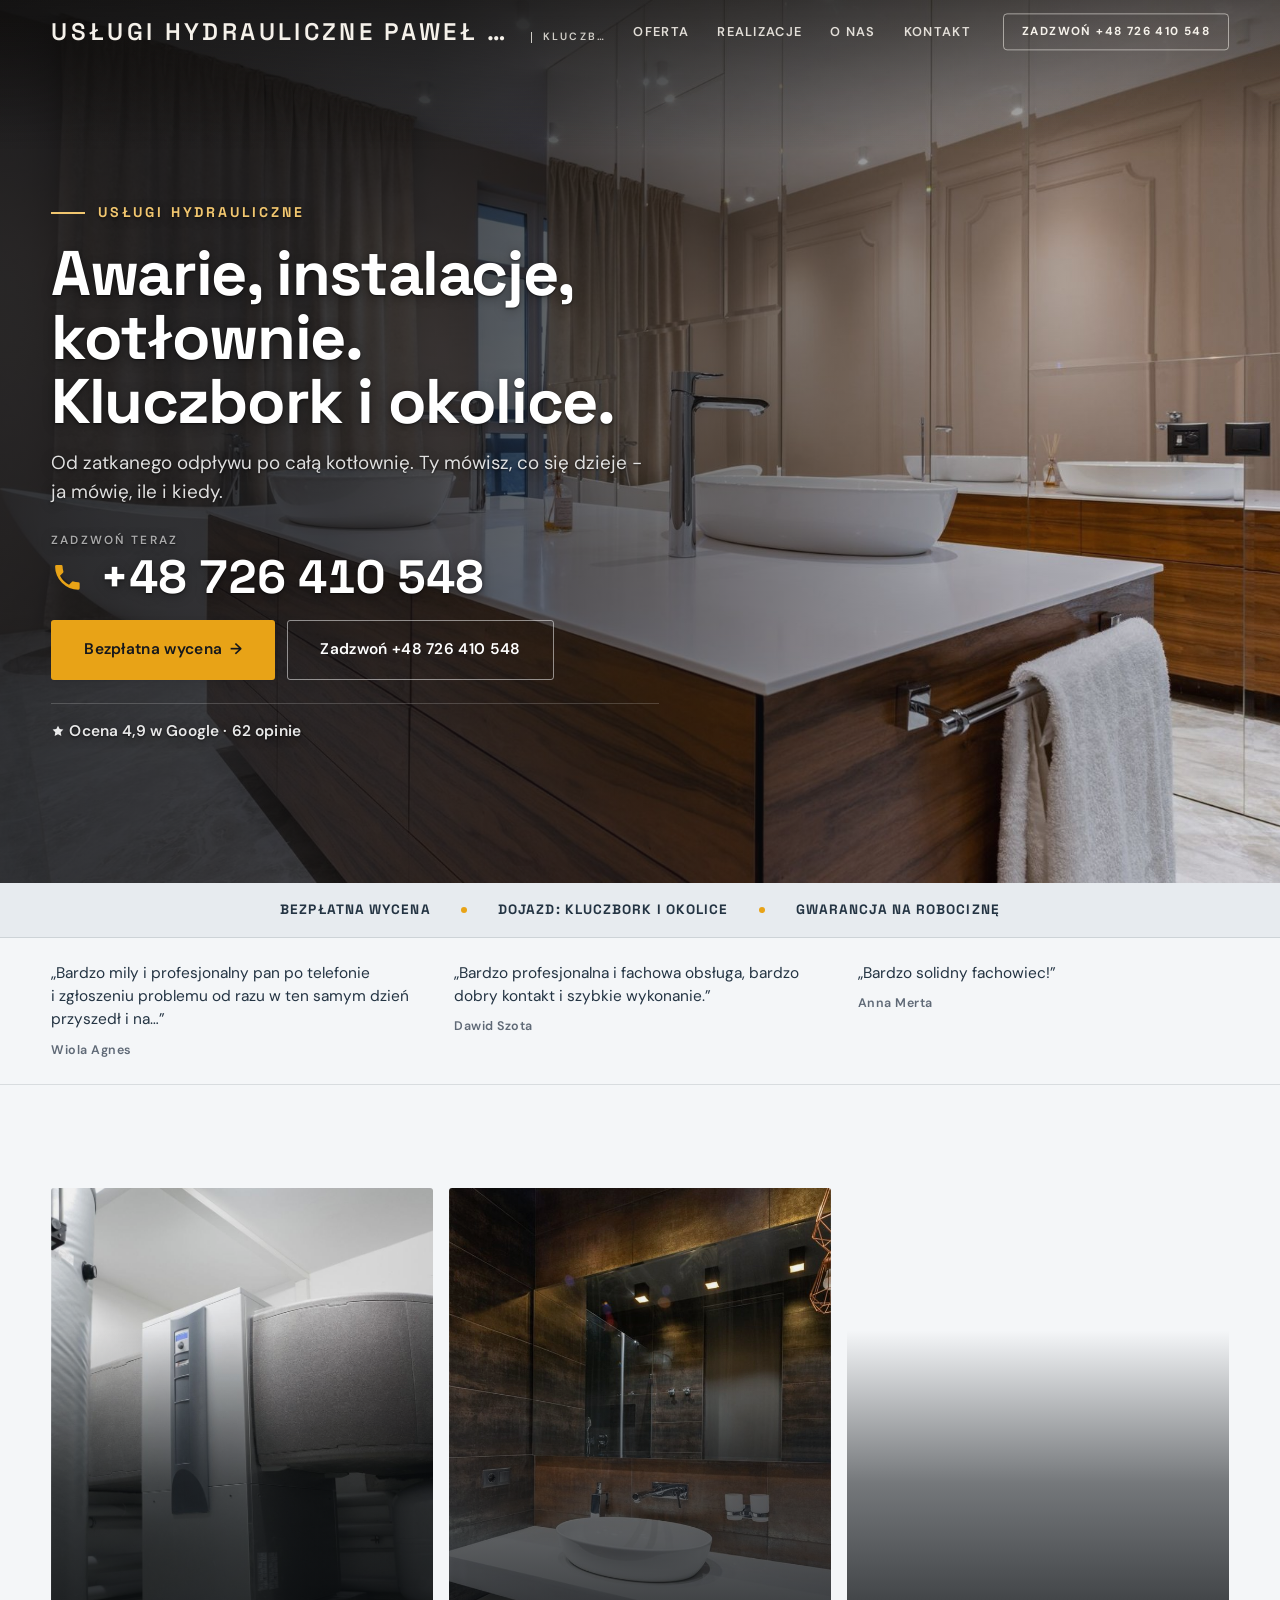
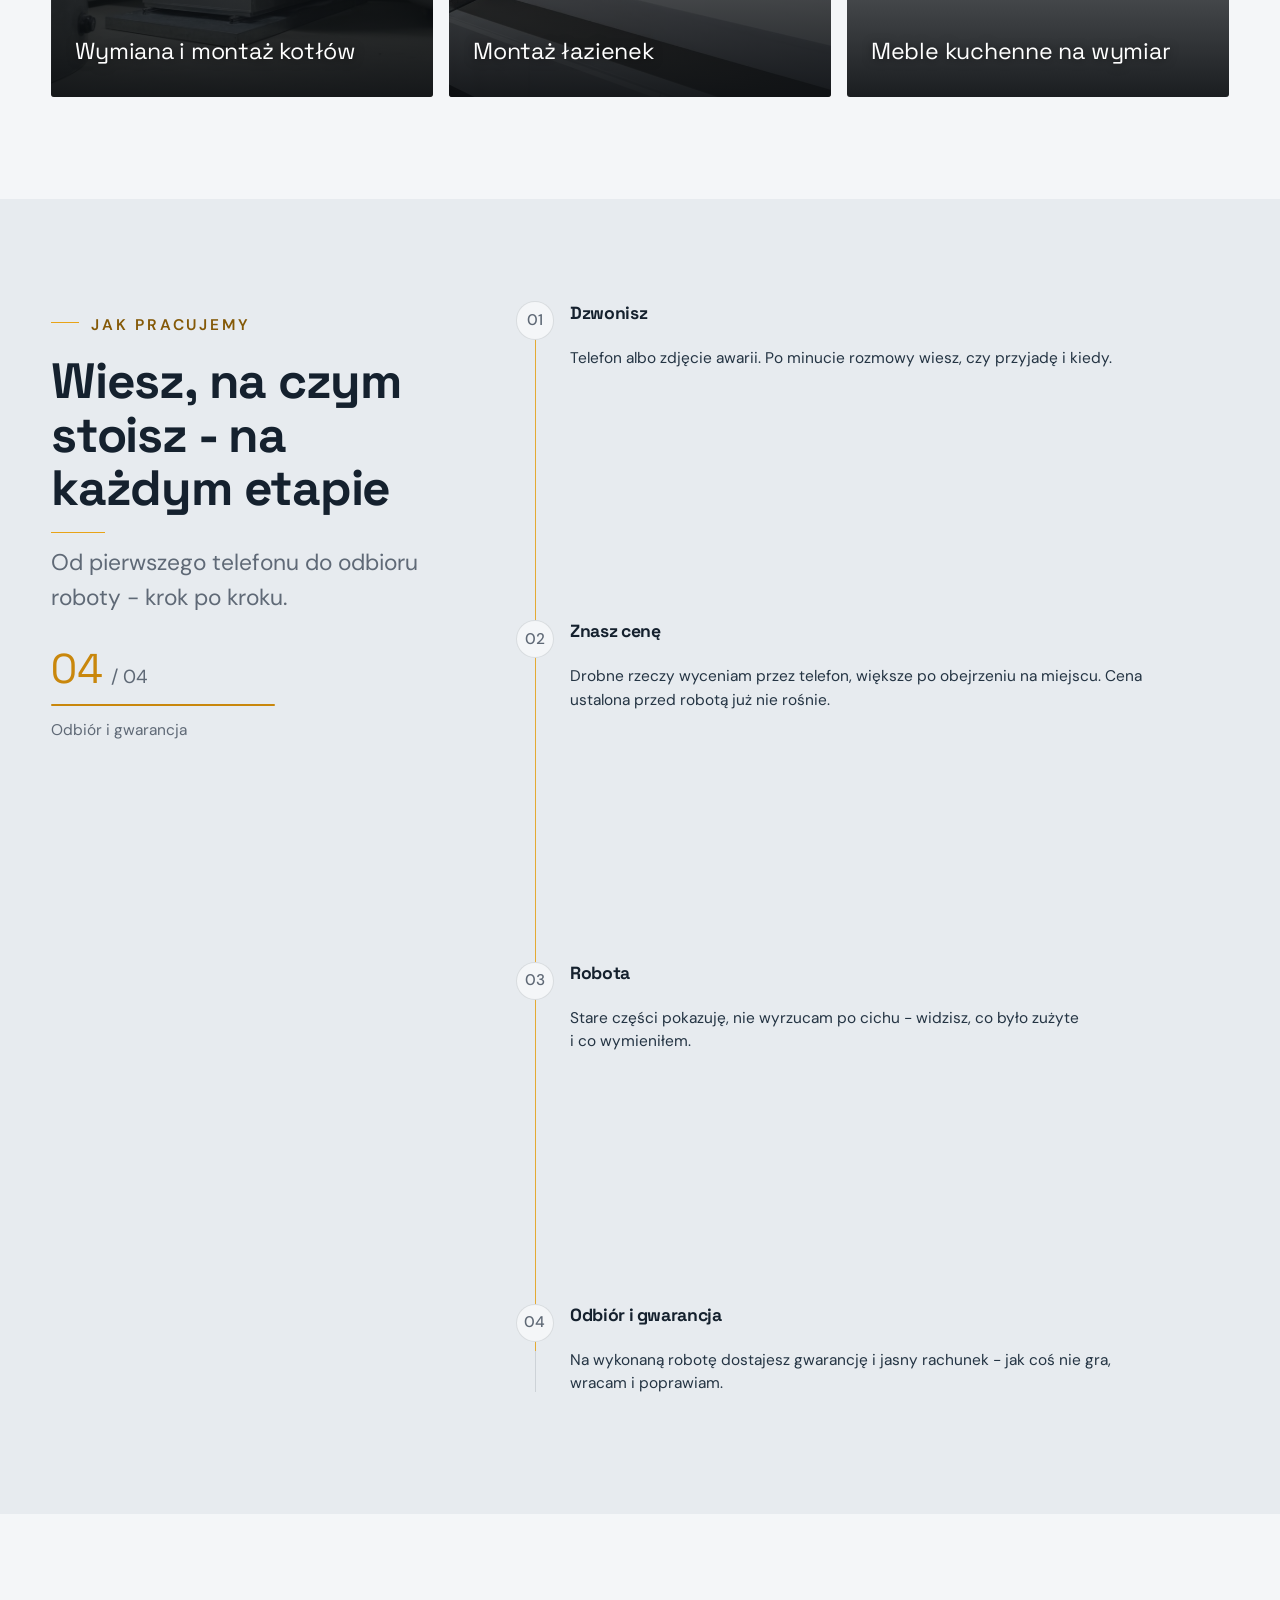
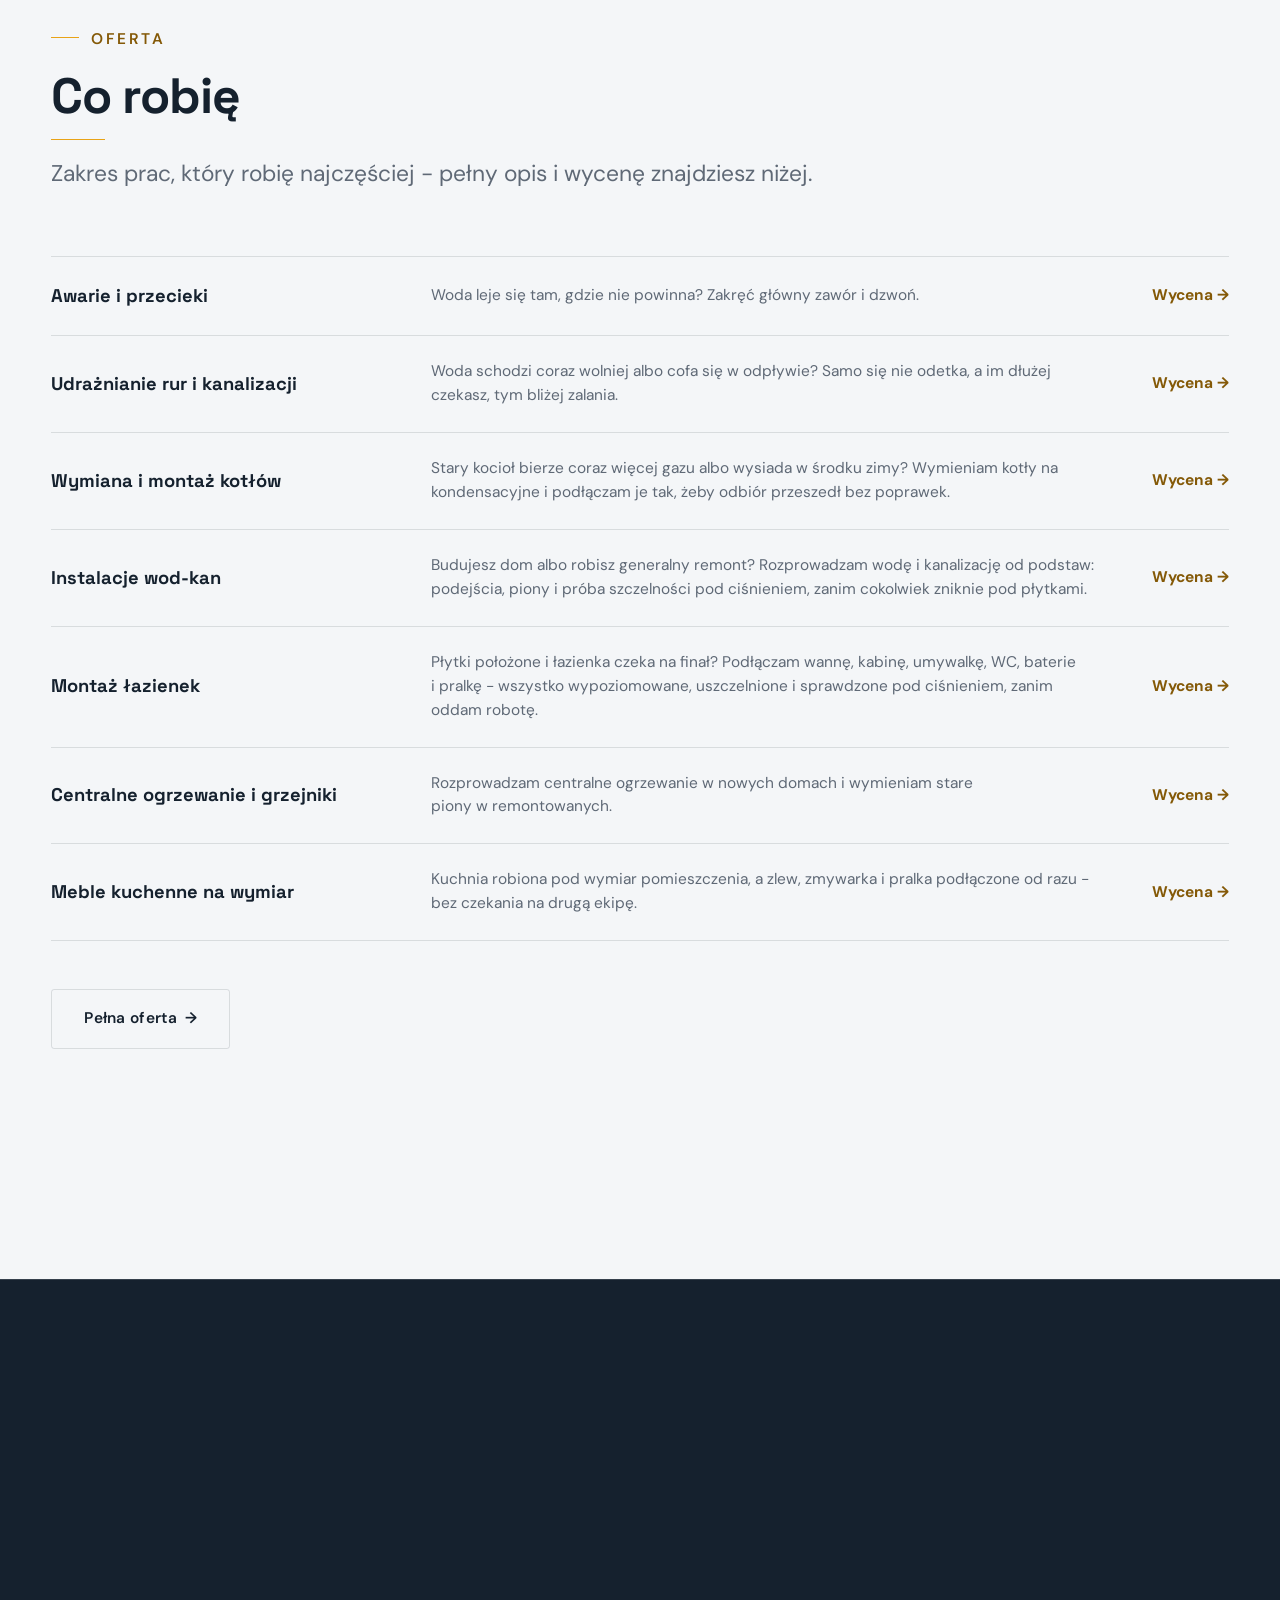
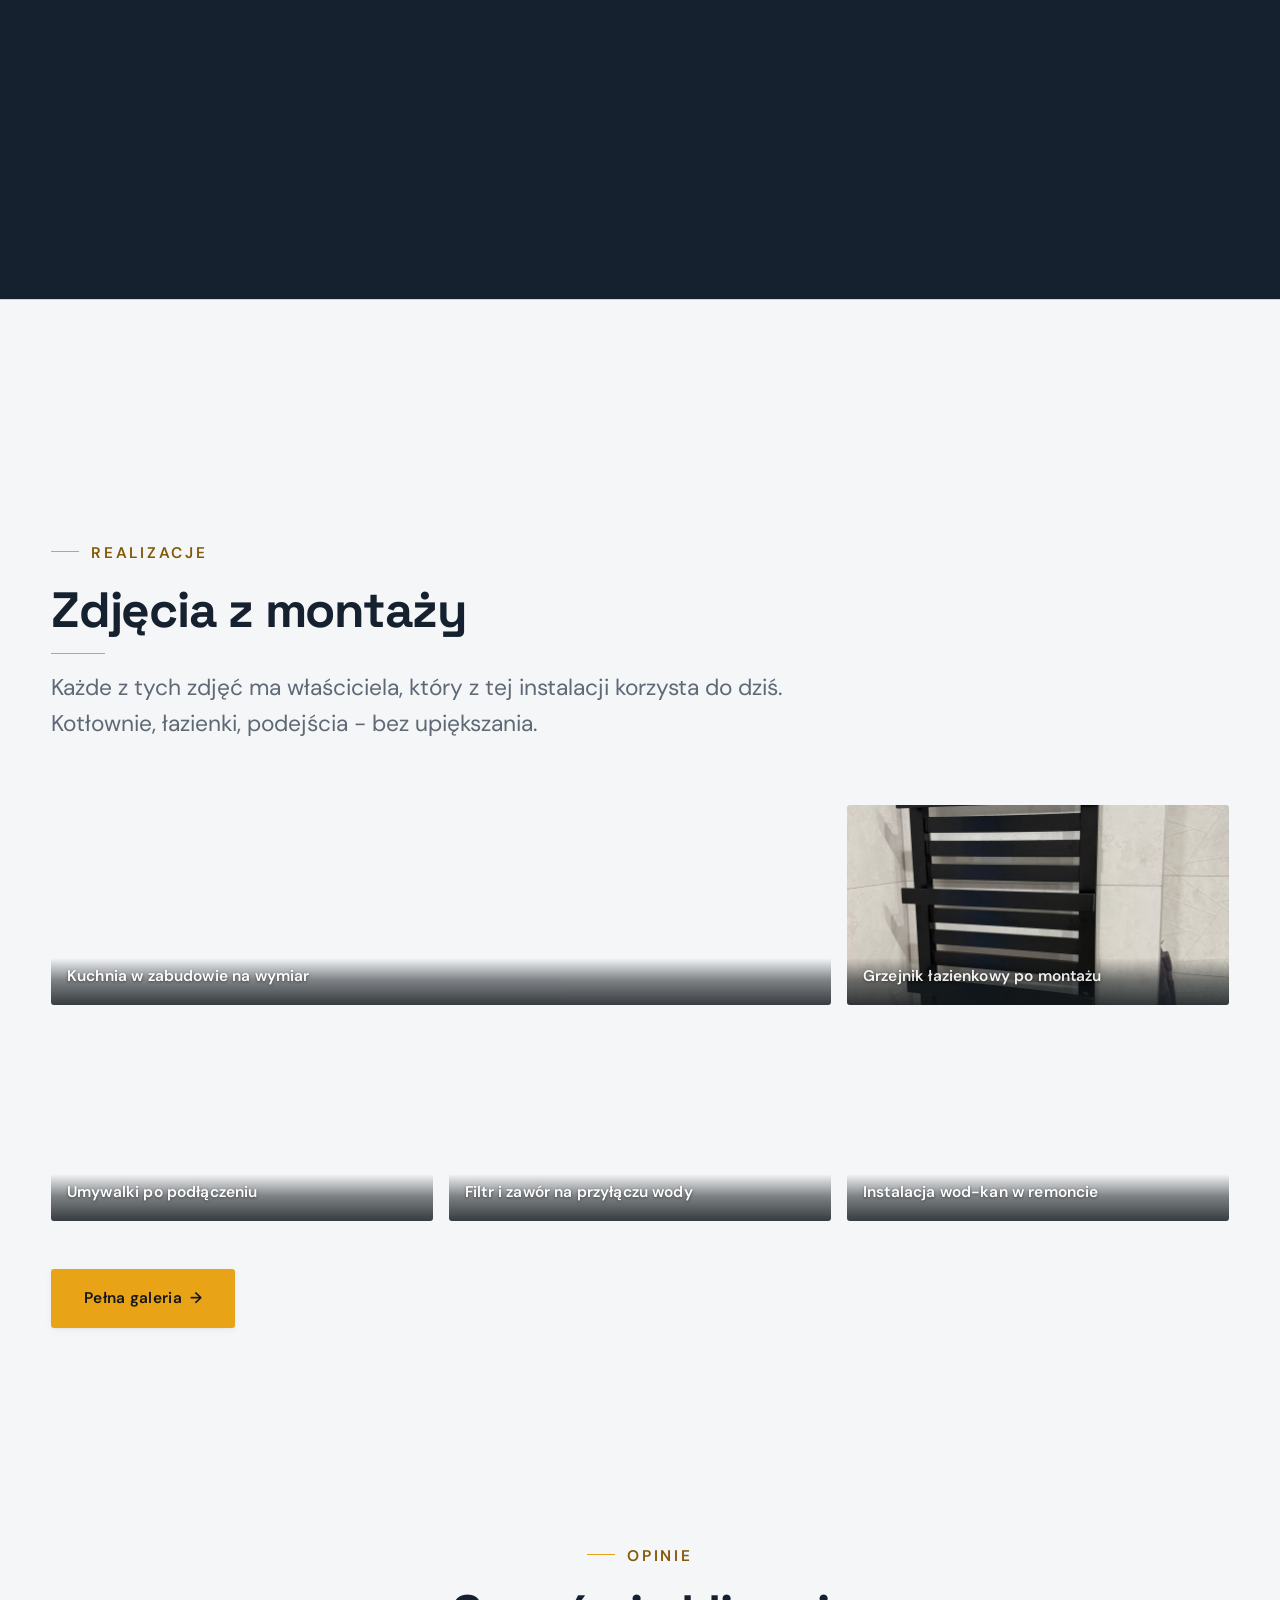
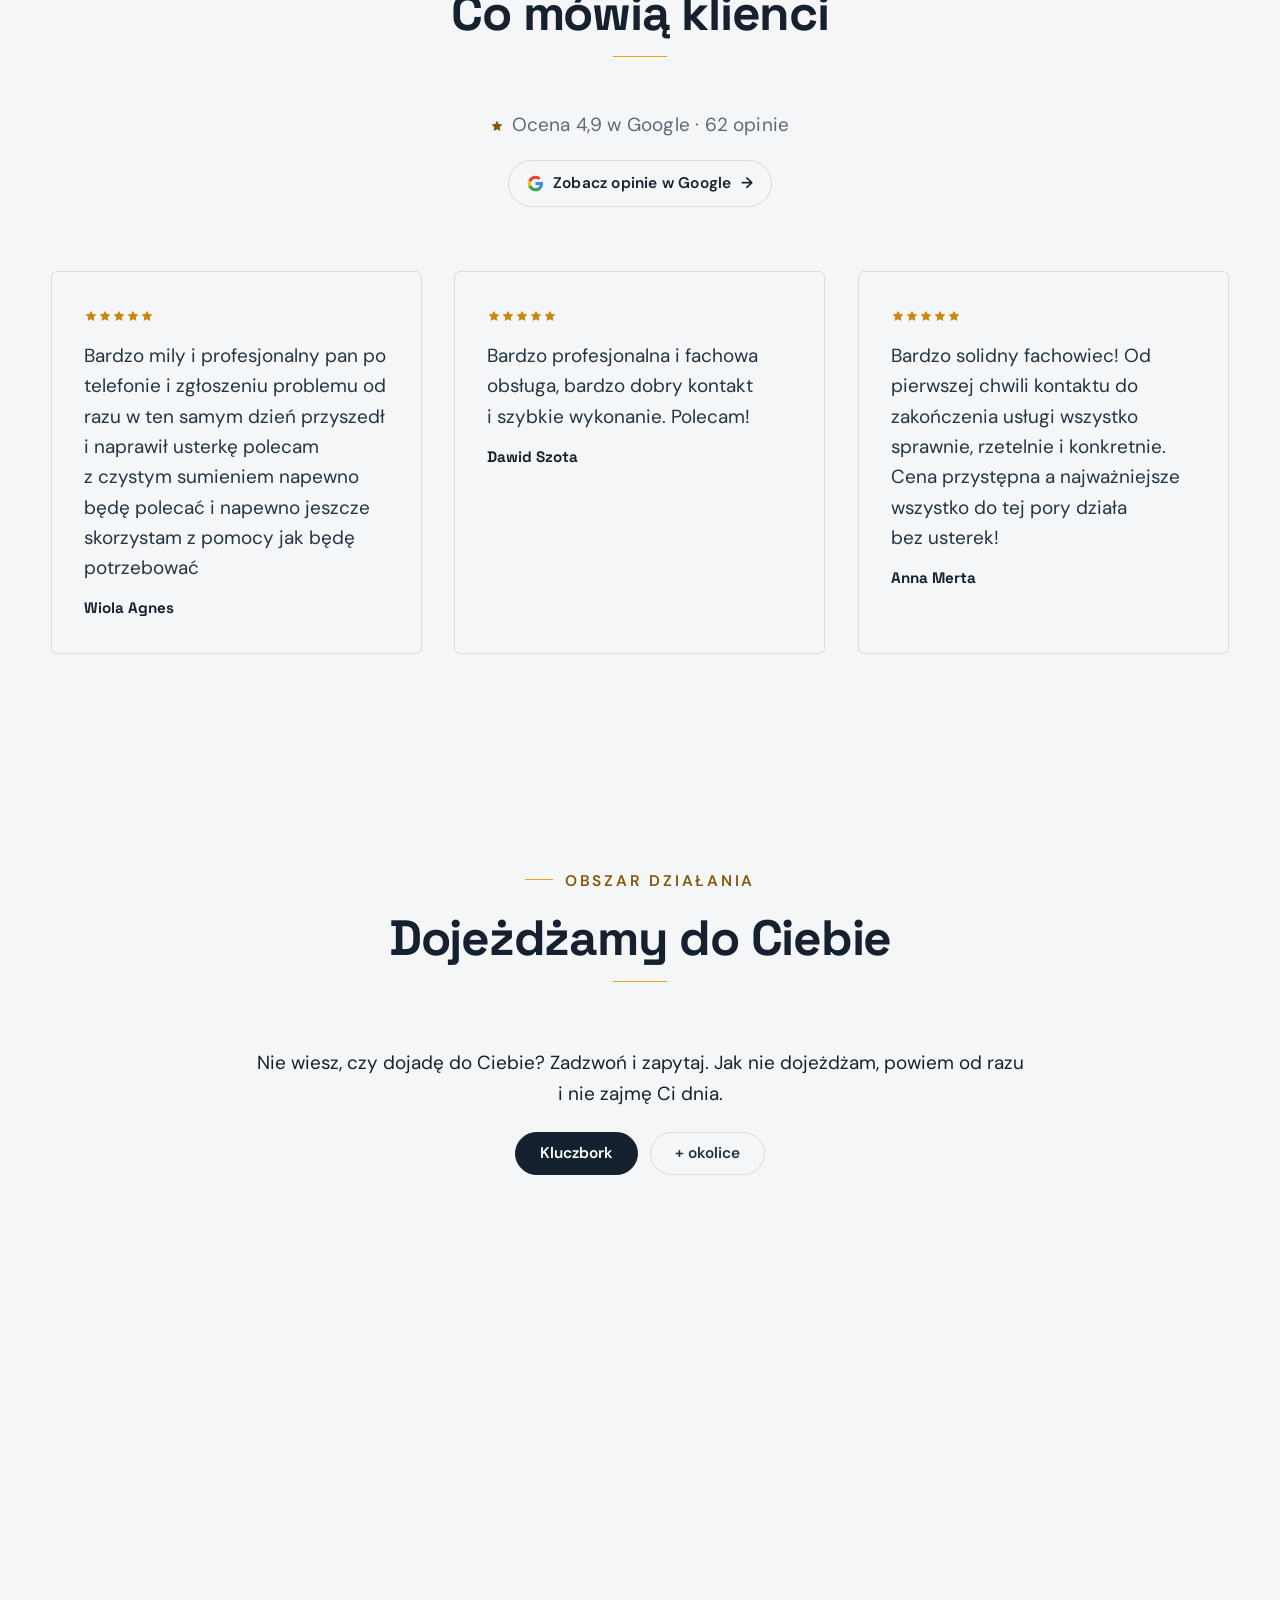
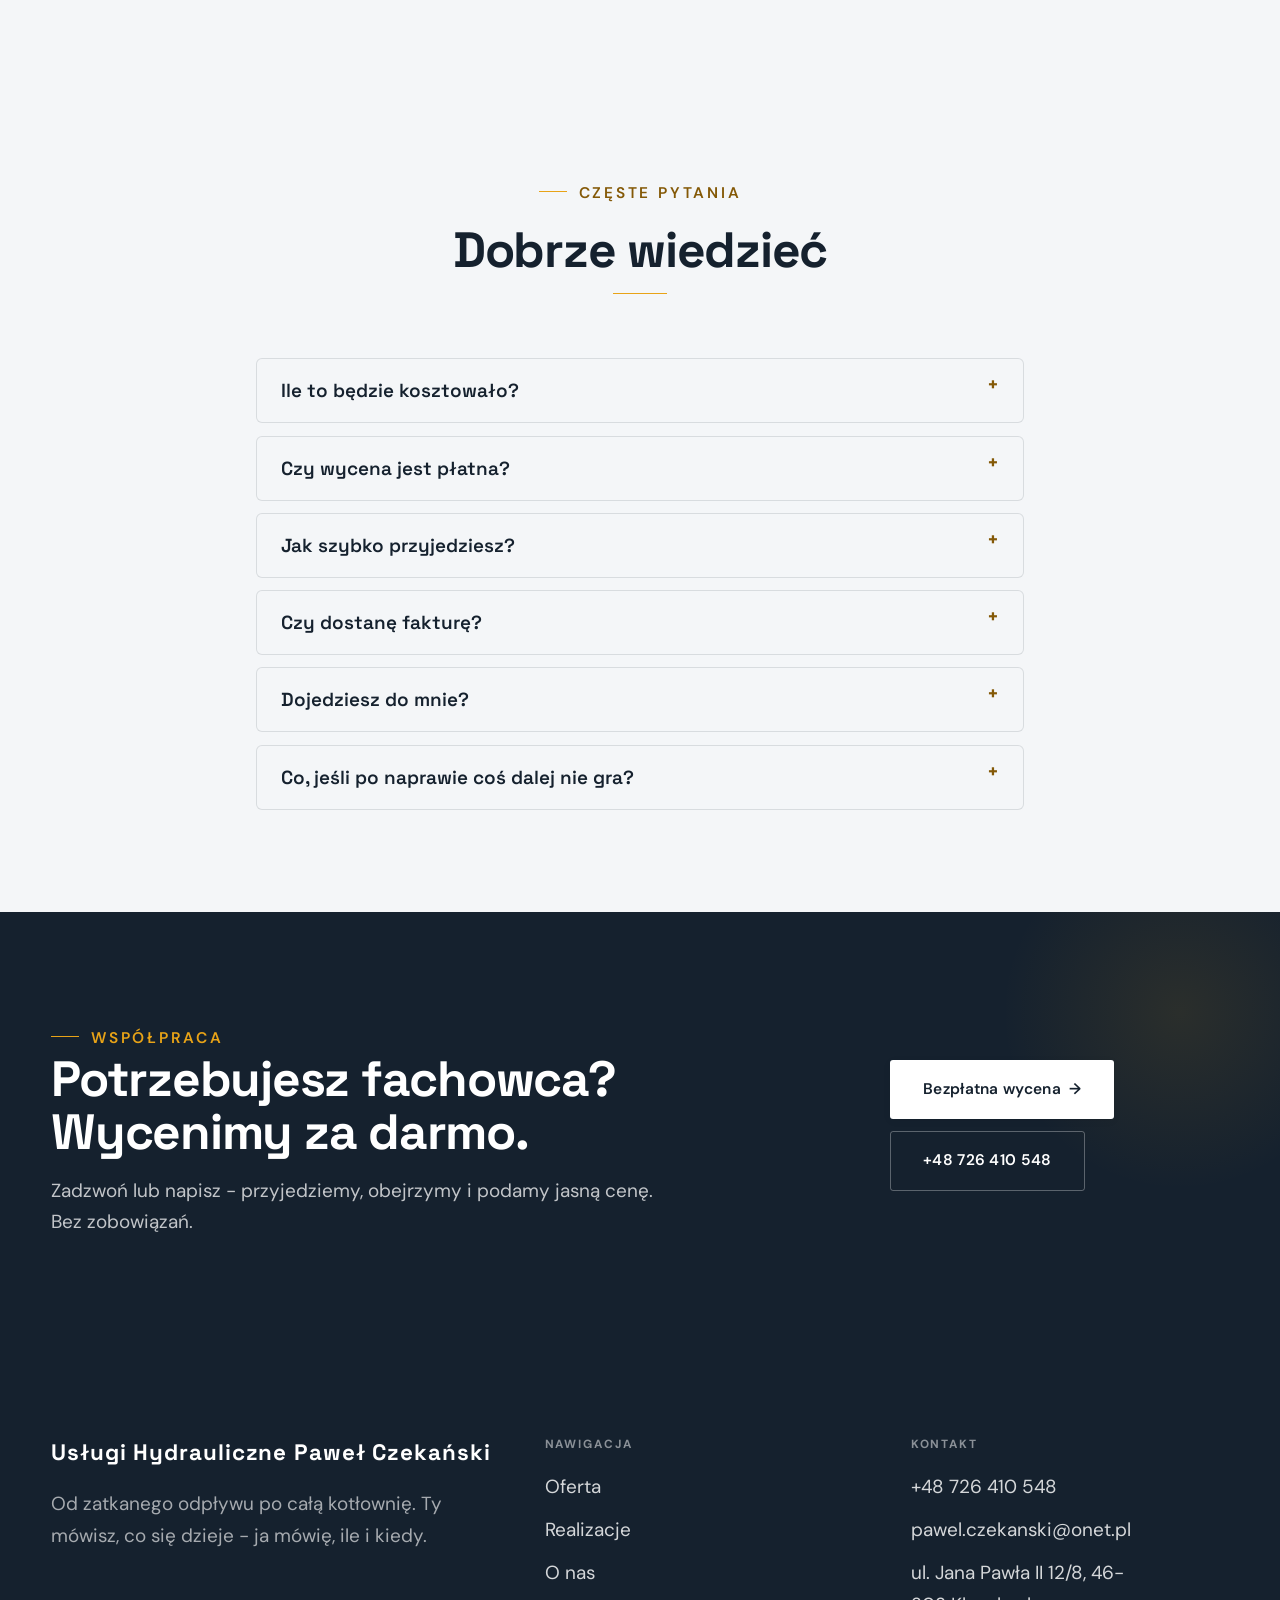
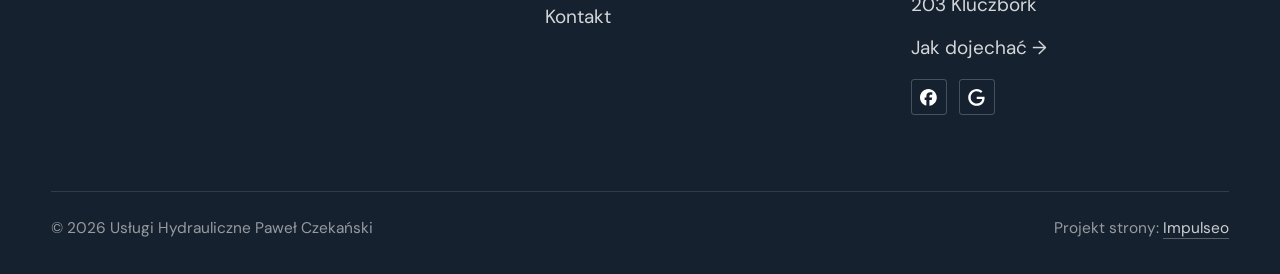
==== index.html @ ca92cd33 "Demo: Usługi Hydrauliczne Paweł Czekański - Kluczbork" ====
<!DOCTYPE html>
<html lang="pl">
<head>
<meta charset="UTF-8">
<meta name="viewport" content="width=device-width, initial-scale=1.0">
<title>Usługi Hydrauliczne Paweł Czekański - hydraulik z dojazdem</title>
<meta name="description" content="Hydraulik w Kluczborku z dojazdem. Awarie, udrażnianie, instalacje wod-kan, kotły i meble kuchenne na wymiar. Cenę znasz przed robotą. Zadzwoń: +48 726 410 548.">
<link rel="canonical" href="https://kris20032.github.io/hydraulik-czekanski-kluczbork/">
<meta name="robots" content="noindex, nofollow">
<meta property="og:type" content="website">
<meta property="og:locale" content="pl_PL">
<meta property="og:site_name" content="Usługi Hydrauliczne Paweł Czekański">
<meta property="og:title" content="Usługi Hydrauliczne Paweł Czekański - hydraulik z dojazdem">
<meta property="og:description" content="Hydraulik w Kluczborku z dojazdem. Awarie, udrażnianie, instalacje wod-kan, kotły i meble kuchenne na wymiar. Cenę znasz przed robotą. Zadzwoń: +48 726 410 548.">
<meta property="og:url" content="https://kris20032.github.io/hydraulik-czekanski-kluczbork/">
<meta property="og:image" content="https://kris20032.github.io/hydraulik-czekanski-kluczbork/img/og.jpg">
<meta property="og:image:width" content="1200">
<meta property="og:image:height" content="630">
<meta name="twitter:card" content="summary_large_image">
<script type="application/ld+json">{"@context": "https://schema.org", "@type": "Plumber", "name": "Usługi Hydrauliczne Paweł Czekański", "url": "https://kris20032.github.io/hydraulik-czekanski-kluczbork/", "telephone": "+48726410548", "image": "https://kris20032.github.io/hydraulik-czekanski-kluczbork/img/og.jpg", "areaServed": "Kluczbork"}</script>
<link rel="preconnect" href="https://fonts.googleapis.com">
<link rel="preconnect" href="https://fonts.gstatic.com" crossorigin>
<link href="https://fonts.googleapis.com/css2?family=Space+Grotesk:wght@500;600;700&family=DM+Sans:opsz,wght@9..40,400;9..40,500;9..40,600&display=swap" rel="stylesheet">
<link rel="stylesheet" href="assets/styles.css?v=4c4120d7">
</head>
<body>

<header class="nav">
  <div class="wrap nav-inner">
    <a class="brand" href="index.html"><span class="name">Usługi Hydrauliczne Paweł Czekański</span><span class="sub">Kluczbork</span></a>
    <nav class="nav-links">
      <a href="oferta.html">Oferta</a>
      <a href="realizacje.html">Realizacje</a>
      <a href="o-nas.html">O nas</a>
      <a href="kontakt.html">Kontakt</a>
      <a href="tel:+48726410548" class="btn btn-accent">Zadzwoń +48 726 410 548</a>
    </nav>
    <button class="nav-toggle" aria-label="Menu"><span></span><span></span><span></span></button>
  </div>
</header>

<main>
<section class="hero-fach">
  <img class="hf-photo" src="img/hero.jpg" fetchpriority="high" alt="Usługi Hydrauliczne Paweł Czekański" width="1800" height="1202">
  <div class="hf-panel">
    <div class="hf-inner">
      <span class="hf-kicker">Usługi hydrauliczne</span>
      <h1 class="hf-title">Awarie, instalacje, kotłownie. Kluczbork i okolice. <em></em></h1>
      <p class="hf-lead">Od zatkanego odpływu po całą kotłownię. Ty mówisz, co się dzieje - ja mówię, ile i kiedy.</p>
      <a class="hf-phone" href="tel:+48726410548"><span class="hf-phone-lab">Zadzwoń teraz</span><span class="hf-phone-num"><svg class="ico-tel" width="16" height="16" viewBox="0 0 24 24" fill="none" aria-hidden="true"><path d="M6.6 10.8a15.5 15.5 0 0 0 6.6 6.6l2.2-2.2a1 1 0 0 1 1-.24 11.4 11.4 0 0 0 3.6.58 1 1 0 0 1 1 1V20a1 1 0 0 1-1 1A17 17 0 0 1 3 4a1 1 0 0 1 1-1h3.5a1 1 0 0 1 1 1c0 1.25.2 2.46.58 3.6a1 1 0 0 1-.25 1l-2.23 2.2Z" fill="currentColor"/></svg> +48 726 410 548</span></a>
      <div class="hf-actions">
        <a href="kontakt.html" class="btn btn-accent">Bezpłatna wycena <span class="arr">→</span></a>
        <a href="tel:+48726410548" class="btn btn-ghost hf-ghost">Zadzwoń +48 726 410 548</a>
      </div>
      <div class="hf-trust"><svg class="ico-star" width="14" height="14" viewBox="0 0 24 24" style="vertical-align:-2px" aria-hidden="true"><path d="M12 2.8l2.85 5.8 6.4.93-4.63 4.5 1.1 6.37L12 17.4l-5.72 3 1.1-6.37-4.63-4.5 6.4-.93L12 2.8Z" fill="currentColor"/></svg> Ocena 4,9 w Google · 62 opinie</div>
    </div>
  </div>
</section>
<section class="fach-promise">
  <div class="wrap">
    <ul class="fp-row reveal"><li>Bezpłatna wycena</li><li>Dojazd: Kluczbork i okolice</li><li>Gwarancja na robociznę</li></ul>
  </div>
</section>
<section class="opinie-mini" aria-label="Opinie klientów">
  <div class="wrap">
    <div class="om-row">
      <div class="om-item reveal"><blockquote>„Bardzo mily i profesjonalny pan po telefonie i zgłoszeniu problemu od razu w ten samym dzień przyszedł i na…”</blockquote><span class="om-autor">Wiola Agnes</span></div>
      <div class="om-item reveal"><blockquote>„Bardzo profesjonalna i fachowa obsługa, bardzo dobry kontakt i szybkie wykonanie.”</blockquote><span class="om-autor">Dawid Szota</span></div>
      <div class="om-item reveal"><blockquote>„Bardzo solidny fachowiec!”</blockquote><span class="om-autor">Anna Merta</span></div>
    </div>
  </div>
</section>
<section class="gateways-band">
  <div class="wrap">
    <div class="gateways">
      <a href="oferta.html" class="gateway reveal"><img src="img/g7.jpg" alt="Wymiana i montaż kotłów" loading="lazy" width="1880" height="1253" decoding="async"><span class="g-ttl">Wymiana i montaż kotłów</span></a>
      <a href="oferta.html" class="gateway reveal"><img src="img/g8.jpg" alt="Montaż łazienek" loading="lazy" width="1600" height="1068" decoding="async"><span class="g-ttl">Montaż łazienek</span></a>
      <a href="oferta.html" class="gateway reveal"><img src="img/kuchnia.jpg" alt="Meble kuchenne na wymiar" loading="lazy" width="1880" height="1253" decoding="async"><span class="g-ttl">Meble kuchenne na wymiar</span></a>
    </div>
  </div>
</section>
<section class="proces proces-os fachowcy">
  <div class="wrap proc-grid">
    <div class="proc-side">
      <div class="head reveal">
        <span class="eyebrow">Jak pracujemy</span>
        <h2>Wiesz, na czym stoisz - na każdym etapie</h2>
        <p>Od pierwszego telefonu do odbioru roboty - krok po kroku.</p>
      </div>
      <div class="proc-count" aria-hidden="true"><span class="pc-cur">01</span><span class="pc-all">/ 04</span></div>
      <div class="proc-bar" aria-hidden="true"><i></i></div>
      <p class="proc-now" aria-hidden="true">Dzwonisz</p>
    </div>
    <ol class="proces-line">
      <li class="reveal"><span class="pno">01</span><h3>Dzwonisz</h3><p>Telefon albo zdjęcie awarii. Po minucie rozmowy wiesz, czy przyjadę i kiedy.</p></li>
      <li class="reveal"><span class="pno">02</span><h3>Znasz cenę</h3><p>Drobne rzeczy wyceniam przez telefon, większe po obejrzeniu na miejscu. Cena ustalona przed robotą już nie rośnie.</p></li>
      <li class="reveal"><span class="pno">03</span><h3>Robota</h3><p>Stare części pokazuję, nie wyrzucam po cichu - widzisz, co było zużyte i co wymieniłem.</p></li>
      <li class="reveal"><span class="pno">04</span><h3>Odbiór i gwarancja</h3><p>Na wykonaną robotę dostajesz gwarancję i jasny rachunek - jak coś nie gra, wracam i poprawiam.</p></li>
    </ol>
  </div>
</section>
<section class="fach-uslugi">
  <div class="wrap">
    <div class="head reveal">
      <span class="eyebrow">Oferta</span>
      <h2>Co robię</h2>
      <p>Zakres prac, który robię najczęściej - pełny opis i wycenę znajdziesz niżej.</p>
    </div>
    <ul class="fu-list">
      <li class="fu-row reveal"><div class="fu-name">Awarie i przecieki</div><div class="fu-desc">Woda leje się tam, gdzie nie powinna? Zakręć główny zawór i dzwoń.</div><a class="fu-cta" href="kontakt.html">Wycena <span class="arr">→</span></a></li>
      <li class="fu-row reveal"><div class="fu-name">Udrażnianie rur i kanalizacji</div><div class="fu-desc">Woda schodzi coraz wolniej albo cofa się w odpływie? Samo się nie odetka, a im dłużej czekasz, tym bliżej zalania.</div><a class="fu-cta" href="kontakt.html">Wycena <span class="arr">→</span></a></li>
      <li class="fu-row reveal"><div class="fu-name">Wymiana i montaż kotłów</div><div class="fu-desc">Stary kocioł bierze coraz więcej gazu albo wysiada w środku zimy? Wymieniam kotły na kondensacyjne i podłączam je tak, żeby odbiór przeszedł bez poprawek.</div><a class="fu-cta" href="kontakt.html">Wycena <span class="arr">→</span></a></li>
      <li class="fu-row reveal"><div class="fu-name">Instalacje wod-kan</div><div class="fu-desc">Budujesz dom albo robisz generalny remont? Rozprowadzam wodę i kanalizację od podstaw: podejścia, piony i próba szczelności pod ciśnieniem, zanim cokolwiek zniknie pod płytkami.</div><a class="fu-cta" href="kontakt.html">Wycena <span class="arr">→</span></a></li>
      <li class="fu-row reveal"><div class="fu-name">Montaż łazienek</div><div class="fu-desc">Płytki położone i łazienka czeka na finał? Podłączam wannę, kabinę, umywalkę, WC, baterie i pralkę - wszystko wypoziomowane, uszczelnione i sprawdzone pod ciśnieniem, zanim oddam robotę.</div><a class="fu-cta" href="kontakt.html">Wycena <span class="arr">→</span></a></li>
      <li class="fu-row reveal"><div class="fu-name">Centralne ogrzewanie i grzejniki</div><div class="fu-desc">Rozprowadzam centralne ogrzewanie w nowych domach i wymieniam stare piony w remontowanych.</div><a class="fu-cta" href="kontakt.html">Wycena <span class="arr">→</span></a></li>
      <li class="fu-row reveal"><div class="fu-name">Meble kuchenne na wymiar</div><div class="fu-desc">Kuchnia robiona pod wymiar pomieszczenia, a zlew, zmywarka i pralka podłączone od razu - bez czekania na drugą ekipę.</div><a class="fu-cta" href="kontakt.html">Wycena <span class="arr">→</span></a></li>
    </ul>
    <div style="margin-top:var(--space-7)" class="reveal"><a href="oferta.html" class="btn btn-ghost">Pełna oferta <span class="arr">→</span></a></div>
  </div>
</section>
<section class="stopklatka" aria-hidden="true">
  <div class="stk-bg" style="background-image:url(img/panorama.jpg)"></div>
</section>
<section>
  <div class="wrap">
    <div class="head reveal">
      <span class="eyebrow">Realizacje</span>
      <h2>Zdjęcia z montaży</h2>
      <p>Każde z tych zdjęć ma właściciela, który z tej instalacji korzysta do dziś. Kotłownie, łazienki, podejścia - bez upiększania.</p>
    </div>
    <div class="gallery">
      <div class="tile t-two3 reveal"><img src="img/g1.jpg" alt="Kuchnia w zabudowie na wymiar" loading="lazy" width="1600" height="2133" decoding="async"><div class="cap">Kuchnia w zabudowie na wymiar</div></div>
      <div class="tile t-third reveal"><img src="img/g2.jpg" alt="Grzejnik łazienkowy po montażu" loading="lazy" width="1536" height="2048" decoding="async"><div class="cap">Grzejnik łazienkowy po montażu</div></div>
      <div class="tile t-third reveal"><img src="img/g3.jpg" alt="Umywalki po podłączeniu" loading="lazy" width="1600" height="2133" decoding="async"><div class="cap">Umywalki po podłączeniu</div></div>
      <div class="tile t-third reveal"><img src="img/g4.jpg" alt="Filtr i zawór na przyłączu wody" loading="lazy" width="1600" height="2133" decoding="async"><div class="cap">Filtr i zawór na przyłączu wody</div></div>
      <div class="tile t-third reveal"><img src="img/g5.jpg" alt="Instalacja wod-kan w remoncie" loading="lazy" width="1200" height="1600" decoding="async"><div class="cap">Instalacja wod-kan w remoncie</div></div>
    </div>
    <div style="margin-top:var(--space-7)" class="reveal"><a href="realizacje.html" class="btn btn-accent">Pełna galeria <span class="arr">→</span></a></div>
  </div>
</section>
<section class="opinie">
  <div class="wrap">
    <div class="head center reveal">
      <span class="eyebrow">Opinie</span>
      <h2>Co mówią klienci</h2>
    </div>
    <p class="op-meta reveal"><svg class="ico-star" width="14" height="14" viewBox="0 0 24 24" style="vertical-align:-2px" aria-hidden="true"><path d="M12 2.8l2.85 5.8 6.4.93-4.63 4.5 1.1 6.37L12 17.4l-5.72 3 1.1-6.37-4.63-4.5 6.4-.93L12 2.8Z" fill="currentColor"/></svg> Ocena 4,9 w Google · 62 opinie</p>
    <p class="op-meta reveal"><a class="op-google" href="https://maps.google.com/?cid=4018137555859784734" target="_blank" rel="noopener"><svg class="op-g-ico" viewBox="0 0 24 24" width="17" height="17" aria-hidden="true"><path fill="#4285F4" d="M22.56 12.25c0-.78-.07-1.53-.2-2.25H12v4.26h5.92c-.26 1.37-1.04 2.53-2.21 3.31v2.77h3.57c2.08-1.92 3.28-4.74 3.28-8.09z"/><path fill="#34A853" d="M12 23c2.97 0 5.46-.98 7.28-2.66l-3.57-2.77c-.98.66-2.23 1.06-3.71 1.06-2.86 0-5.29-1.93-6.16-4.53H2.18v2.84C3.99 20.53 7.7 23 12 23z"/><path fill="#FBBC05" d="M5.84 14.09c-.22-.66-.35-1.36-.35-2.09s.13-1.43.35-2.09V7.07H2.18C1.43 8.55 1 10.22 1 12s.43 3.45 1.18 4.93l2.85-2.22.81-.62z"/><path fill="#EA4335" d="M12 5.38c1.62 0 3.06.56 4.21 1.64l3.15-3.15C17.45 2.09 14.97 1 12 1 7.7 1 3.99 3.47 2.18 7.07l3.66 2.84c.87-2.6 3.3-4.53 6.16-4.53z"/></svg><span>Zobacz opinie w Google</span><span class="arr">→</span></a></p>
    <div class="opinie-grid">
      <figure class="op-card reveal"><span class="op-star"><svg class="ico-star" width="14" height="14" viewBox="0 0 24 24" style="vertical-align:-2px" aria-hidden="true"><path d="M12 2.8l2.85 5.8 6.4.93-4.63 4.5 1.1 6.37L12 17.4l-5.72 3 1.1-6.37-4.63-4.5 6.4-.93L12 2.8Z" fill="currentColor"/></svg><svg class="ico-star" width="14" height="14" viewBox="0 0 24 24" style="vertical-align:-2px" aria-hidden="true"><path d="M12 2.8l2.85 5.8 6.4.93-4.63 4.5 1.1 6.37L12 17.4l-5.72 3 1.1-6.37-4.63-4.5 6.4-.93L12 2.8Z" fill="currentColor"/></svg><svg class="ico-star" width="14" height="14" viewBox="0 0 24 24" style="vertical-align:-2px" aria-hidden="true"><path d="M12 2.8l2.85 5.8 6.4.93-4.63 4.5 1.1 6.37L12 17.4l-5.72 3 1.1-6.37-4.63-4.5 6.4-.93L12 2.8Z" fill="currentColor"/></svg><svg class="ico-star" width="14" height="14" viewBox="0 0 24 24" style="vertical-align:-2px" aria-hidden="true"><path d="M12 2.8l2.85 5.8 6.4.93-4.63 4.5 1.1 6.37L12 17.4l-5.72 3 1.1-6.37-4.63-4.5 6.4-.93L12 2.8Z" fill="currentColor"/></svg><svg class="ico-star" width="14" height="14" viewBox="0 0 24 24" style="vertical-align:-2px" aria-hidden="true"><path d="M12 2.8l2.85 5.8 6.4.93-4.63 4.5 1.1 6.37L12 17.4l-5.72 3 1.1-6.37-4.63-4.5 6.4-.93L12 2.8Z" fill="currentColor"/></svg></span><blockquote>Bardzo mily i profesjonalny pan po telefonie i zgłoszeniu problemu od razu w ten samym dzień przyszedł i naprawił usterkę polecam z czystym sumieniem napewno będę polecać i napewno jeszcze skorzystam z pomocy jak będę potrzebować</blockquote><span class="op-autor">Wiola Agnes</span></figure>
      <figure class="op-card reveal"><span class="op-star"><svg class="ico-star" width="14" height="14" viewBox="0 0 24 24" style="vertical-align:-2px" aria-hidden="true"><path d="M12 2.8l2.85 5.8 6.4.93-4.63 4.5 1.1 6.37L12 17.4l-5.72 3 1.1-6.37-4.63-4.5 6.4-.93L12 2.8Z" fill="currentColor"/></svg><svg class="ico-star" width="14" height="14" viewBox="0 0 24 24" style="vertical-align:-2px" aria-hidden="true"><path d="M12 2.8l2.85 5.8 6.4.93-4.63 4.5 1.1 6.37L12 17.4l-5.72 3 1.1-6.37-4.63-4.5 6.4-.93L12 2.8Z" fill="currentColor"/></svg><svg class="ico-star" width="14" height="14" viewBox="0 0 24 24" style="vertical-align:-2px" aria-hidden="true"><path d="M12 2.8l2.85 5.8 6.4.93-4.63 4.5 1.1 6.37L12 17.4l-5.72 3 1.1-6.37-4.63-4.5 6.4-.93L12 2.8Z" fill="currentColor"/></svg><svg class="ico-star" width="14" height="14" viewBox="0 0 24 24" style="vertical-align:-2px" aria-hidden="true"><path d="M12 2.8l2.85 5.8 6.4.93-4.63 4.5 1.1 6.37L12 17.4l-5.72 3 1.1-6.37-4.63-4.5 6.4-.93L12 2.8Z" fill="currentColor"/></svg><svg class="ico-star" width="14" height="14" viewBox="0 0 24 24" style="vertical-align:-2px" aria-hidden="true"><path d="M12 2.8l2.85 5.8 6.4.93-4.63 4.5 1.1 6.37L12 17.4l-5.72 3 1.1-6.37-4.63-4.5 6.4-.93L12 2.8Z" fill="currentColor"/></svg></span><blockquote>Bardzo profesjonalna i fachowa obsługa, bardzo dobry kontakt i szybkie wykonanie. Polecam!</blockquote><span class="op-autor">Dawid Szota</span></figure>
      <figure class="op-card reveal"><span class="op-star"><svg class="ico-star" width="14" height="14" viewBox="0 0 24 24" style="vertical-align:-2px" aria-hidden="true"><path d="M12 2.8l2.85 5.8 6.4.93-4.63 4.5 1.1 6.37L12 17.4l-5.72 3 1.1-6.37-4.63-4.5 6.4-.93L12 2.8Z" fill="currentColor"/></svg><svg class="ico-star" width="14" height="14" viewBox="0 0 24 24" style="vertical-align:-2px" aria-hidden="true"><path d="M12 2.8l2.85 5.8 6.4.93-4.63 4.5 1.1 6.37L12 17.4l-5.72 3 1.1-6.37-4.63-4.5 6.4-.93L12 2.8Z" fill="currentColor"/></svg><svg class="ico-star" width="14" height="14" viewBox="0 0 24 24" style="vertical-align:-2px" aria-hidden="true"><path d="M12 2.8l2.85 5.8 6.4.93-4.63 4.5 1.1 6.37L12 17.4l-5.72 3 1.1-6.37-4.63-4.5 6.4-.93L12 2.8Z" fill="currentColor"/></svg><svg class="ico-star" width="14" height="14" viewBox="0 0 24 24" style="vertical-align:-2px" aria-hidden="true"><path d="M12 2.8l2.85 5.8 6.4.93-4.63 4.5 1.1 6.37L12 17.4l-5.72 3 1.1-6.37-4.63-4.5 6.4-.93L12 2.8Z" fill="currentColor"/></svg><svg class="ico-star" width="14" height="14" viewBox="0 0 24 24" style="vertical-align:-2px" aria-hidden="true"><path d="M12 2.8l2.85 5.8 6.4.93-4.63 4.5 1.1 6.37L12 17.4l-5.72 3 1.1-6.37-4.63-4.5 6.4-.93L12 2.8Z" fill="currentColor"/></svg></span><blockquote>Bardzo solidny fachowiec! Od pierwszej chwili kontaktu do zakończenia usługi wszystko sprawnie, rzetelnie i konkretnie. Cena przystępna a najważniejsze wszystko do tej pory działa bez usterek!</blockquote><span class="op-autor">Anna Merta</span></figure>
    </div>
  </div>
</section>
<section class="obszar">
  <div class="wrap">
    <div class="head center reveal">
      <span class="eyebrow">Obszar działania</span>
      <h2>Dojeżdżamy do Ciebie</h2>
    </div>
    <p class="obszar-txt reveal" style="text-align:center;max-width:60ch;margin:0 auto 1.4rem">Nie wiesz, czy dojadę do Ciebie? Zadzwoń i zapytaj. Jak nie dojeżdżam, powiem od razu i nie zajmę Ci dnia.</p>
    <ul class="obszar-list reveal"><li class="is-home">Kluczbork</li><li>+ okolice</li></ul>
    <div class="obszar-mapa reveal" style="margin-top:var(--space-7)">
      <iframe title="Obszar działania - Kluczbork i okolice" src="https://maps.google.com/maps?q=50.9815787%2C18.2121525&amp;z=11&amp;output=embed" loading="lazy" referrerpolicy="no-referrer-when-downgrade" style="width:100%;height:clamp(280px,38vh,420px);border:0;display:block;border-radius:var(--r-md)"></iframe>
    </div>
  </div>
</section>
<section class="faq-klinika">
  <div class="wrap">
    <div class="head center reveal">
      <span class="eyebrow">Częste pytania</span>
      <h2>Dobrze wiedzieć</h2>
    </div>
    <div class="faq-list">
      <details class="faq-item reveal"><summary>Ile to będzie kosztowało?</summary><p>Zależy, co się dzieje - dlatego wypytuję przez telefon i od razu podaję widełki. Ostateczną cenę znasz przed robotą, nie po niej.</p></details>
      <details class="faq-item reveal"><summary>Czy wycena jest płatna?</summary><p>Za obejrzenie i wycenę nie biorę pieniędzy. Płacisz za robotę, nie za rozmowę o niej.</p></details>
      <details class="faq-item reveal"><summary>Jak szybko przyjedziesz?</summary><p>Przy zalaniu liczy się każda godzina, więc przy awarii przestawiam grafik. Prace planowane umawiamy z kilkudniowym wyprzedzeniem.</p></details>
      <details class="faq-item reveal"><summary>Czy dostanę fakturę?</summary><p>Tak, na firmę albo na osobę prywatną. Dokument dostajesz od razu, a nie „wyślę później”.</p></details>
      <details class="faq-item reveal"><summary>Dojedziesz do mnie?</summary><p>Robię głównie Kluczbork i okolice. Masz wątpliwość - zadzwoń, to kwestia jednego pytania.</p></details>
      <details class="faq-item reveal"><summary>Co, jeśli po naprawie coś dalej nie gra?</summary><p>Wracam i sprawdzam. Moja wina - poprawiam za darmo; wyszło coś nowego - mówię wprost, co i za ile.</p></details>
    </div>
  </div>
</section>
<section class="cta">
  <div class="wrap">
    <div class="reveal">
      <span class="eyebrow">Współpraca</span>
      <h2>Potrzebujesz fachowca? Wycenimy za darmo.</h2>
      <p>Zadzwoń lub napisz - przyjedziemy, obejrzymy i podamy jasną cenę. Bez zobowiązań.</p>
    </div>
    <div class="cta-actions reveal">
      <a href="kontakt.html" class="btn btn-light">Bezpłatna wycena <span class="arr">→</span></a>
      <a href="tel:+48726410548" class="btn btn-ghost btn-ghost-cta">+48 726 410 548</a>
    </div>
  </div>
</section>
</main>

<footer>
  <div class="wrap">
    <div class="foot-grid">
      <div class="foot-brand">
        <div class="name">Usługi Hydrauliczne Paweł Czekański</div>
        <p>Od zatkanego odpływu po całą kotłownię. Ty mówisz, co się dzieje - ja mówię, ile i kiedy.</p>
      </div>
      <div class="foot-col">
        <h4>Nawigacja</h4>
        <a href="oferta.html">Oferta</a>
        <a href="realizacje.html">Realizacje</a>
        <a href="o-nas.html">O nas</a>
        <a href="kontakt.html">Kontakt</a>
      </div>
      <div class="foot-col">
        <h4>Kontakt</h4>
        <a href="tel:+48726410548">+48 726 410 548</a>
        <a href="mailto:pawel.czekanski@onet.pl">pawel.czekanski@onet.pl</a>
        <p>ul. Jana Pawła II 12/8, 46-203 Kluczbork</p>
        <a href="https://maps.google.com/?cid=4018137555859784734" target="_blank" rel="noopener">Jak dojechać →</a>
      <div class="foot-soc">
        <a class="soc" href="https://www.facebook.com/61575415926028/" target="_blank" rel="noopener" aria-label="Facebook - Usługi Hydrauliczne Paweł Czekański"><svg viewBox="0 0 24 24" aria-hidden="true" focusable="false"><path d="M9.101 23.691v-7.98H6.627v-3.667h2.474v-1.58c0-4.085 1.848-5.978 5.858-5.978.401 0 .955.042 1.468.103a8.68 8.68 0 0 1 1.141.195v3.325a8.623 8.623 0 0 0-.653-.036 26.805 26.805 0 0 0-.733-.009c-.707 0-1.259.096-1.675.309a1.686 1.686 0 0 0-.679.622c-.258.42-.374.995-.374 1.752v1.297h3.919l-.386 2.103-.287 1.564h-3.246v8.245C19.396 23.238 24 18.179 24 12.044c0-6.627-5.373-12-12-12s-12 5.373-12 12c0 5.628 3.874 10.35 9.101 11.647Z" fill="currentColor"/></svg></a>
        <a class="soc" href="https://maps.google.com/?cid=4018137555859784734" target="_blank" rel="noopener" aria-label="Google - Usługi Hydrauliczne Paweł Czekański"><svg viewBox="0 0 24 24" aria-hidden="true" focusable="false"><path d="M12.48 10.92v3.28h7.84c-.24 1.84-.853 3.187-1.787 4.133-1.147 1.147-2.933 2.4-6.053 2.4-4.827 0-8.6-3.893-8.6-8.72s3.773-8.72 8.6-8.72c2.6 0 4.507 1.027 5.907 2.347l2.307-2.307C18.747 1.44 16.133 0 12.48 0 5.867 0 .307 5.387.307 12s5.56 12 12.173 12c3.573 0 6.267-1.173 8.373-3.36 2.16-2.16 2.84-5.213 2.84-7.667 0-.76-.053-1.467-.173-2.053H12.48z" fill="currentColor"/></svg></a>
      </div>
      </div>
    </div>
    <div class="foot-bot">
      <span>© 2026 Usługi Hydrauliczne Paweł Czekański</span>
      <span>Projekt strony: <a class="foot-credit" href="https://impulseo.pl" target="_blank" rel="noopener">Impulseo</a></span>
    </div>
  </div>
</footer>
<div class="sticky-call"><a class="sc-call" href="tel:+48726410548"><svg class="ico-tel" width="16" height="16" viewBox="0 0 24 24" fill="none" aria-hidden="true"><path d="M6.6 10.8a15.5 15.5 0 0 0 6.6 6.6l2.2-2.2a1 1 0 0 1 1-.24 11.4 11.4 0 0 0 3.6.58 1 1 0 0 1 1 1V20a1 1 0 0 1-1 1A17 17 0 0 1 3 4a1 1 0 0 1 1-1h3.5a1 1 0 0 1 1 1c0 1.25.2 2.46.58 3.6a1 1 0 0 1-.25 1l-2.23 2.2Z" fill="currentColor"/></svg> Zadzwoń</a><a class="sc-quote" href="kontakt.html">Bezpłatna wycena</a></div>
<div class="demo-wazne" data-do="2026-08-19" data-cykl="3" hidden><svg class="dw-ico" width="13" height="13" viewBox="0 0 24 24" fill="none" aria-hidden="true"><circle cx="12" cy="12" r="8.6" stroke="currentColor" stroke-width="1.8"/><path d="M12 7.2V12l3.3 2" stroke="currentColor" stroke-width="1.8" stroke-linecap="round"/></svg><span class="dw-txt"></span></div>

<script src="assets/main.js"></script>
</body>
</html>
---- assets/styles.css ----
/* ============================================================
   STOLBASZ — premium, architektoniczny B2B fit-out
   Jasna paleta, zero brązu. System wg premium-web-craft.
   Projekt strony: Impulseo (impulseo.pl)
   ============================================================ */

:root{
  /* PALETA — jasna, architektoniczna, chłodna */
  --paper:#F4F6F8;          /* główne tło */
  --paper-2:#E7EBEF;        /* sekcje alternatywne (chłodny jasny szary) */
  --paper-3:#E7EBEF;        /* delikatne wypełnienia */
  --ink:#15212E;            /* tekst główny — chłodny grafit */
  --ink-soft:#243443;       /* nagłówki drugorzędne */
  --muted:#6B7785;          /* tekst poboczny */
  --line:rgba(21,33,46,.12);/* hairline */
  --accent:#E8A317;         /* stonowany petrol-slate — jedyny akcent */
  --accent-d:#C9870C;
  --accent-soft:rgba(232,163,23,.10);
  --dark:#15212E;           /* sekcje ciemne (stopka/CTA) */

  /* HOVER ZDJĘĆ — JEDEN standard dla całego silnika (decyzja K. 04.08.2026, artefakt z wariantami).
     AKTUALNE (K.+Szymon 09.08.2026, wybór z artefaktu 6 wariantów): zoom 1.05 przy 1.4s -
     przy tak długim czasie mocniejszy kadr NIE skacze, tylko „oddycha". Poprzedni standard
     (1.02 / .55s z 04.08) odbierany jako dynamiczny i szybki.
     Spoczynek lekko przygaszony, ale TYLKO tam, gdzie jest mysz (@media hover:hover) —
     na telefonie zdjęcia zostają w pełnej jasności. */
  --img-zoom:1.05;                   /* K.+Szymon 09.08: wariant F z artefaktu porównawczego */
  --img-rest:brightness(.95) saturate(.99);
  --img-hot:brightness(1.06) saturate(1.05);
  --img-dur:1.4s;                    /* K.+Szymon 09.08 (wariant F): powoli = elegancko */
  --img-ease:cubic-bezier(.16,.84,.44,1);  /* miękki ogon, efekt „oddychania" */

  /* ODSTĘPY — skala 4/8 */
  --space-1:4px; --space-2:8px; --space-3:12px; --space-4:16px; --space-5:24px;
  --space-6:32px; --space-7:48px; --space-8:64px; --space-9:96px; --space-10:128px;

  /* TYPOGRAFIA — fluid clamp() (skala podbita 16.07.2026: większe, czytelniejsze litery — uwaga Adama) */
  --text-sm:clamp(.9rem,.87rem + .12vw,1rem);
  --text-base:clamp(1.08rem,1.04rem + .18vw,1.2rem);
  --text-lg:clamp(1.24rem,1.15rem + .34vw,1.44rem);
  --text-h3:clamp(1.34rem,1.22rem + .55vw,1.66rem);
  --text-h2:clamp(2.1rem,1.66rem + 2.1vw,3.1rem);
  --text-h1:clamp(2.9rem,2.1rem + 4vw,5.1rem);

  /* PROMIENIE — architektoniczne, raczej ostre */
  --r-sm:3px; --r-md:6px; --r-lg:10px;

  /* RUCH */
  --ease:cubic-bezier(.25,.46,.45,.94); --dur:.24s;

  /* CIENIE — miękkie, warstwowe */
  --sh-sm:0 1px 2px rgba(16,24,32,.04), 0 2px 8px rgba(16,24,32,.05);
  --sh-md:0 2px 6px rgba(16,24,32,.05), 0 12px 28px -8px rgba(16,24,32,.12);
  --sh-lg:0 6px 14px rgba(16,24,32,.07), 0 26px 56px -18px rgba(16,24,32,.22);

  --hairline:1px solid var(--line);

  --font-display:'Space Grotesk','Inter',sans-serif;
  --font-body:'DM Sans','Inter',sans-serif;
}

*{box-sizing:border-box;margin:0;padding:0}
html{scroll-behavior:smooth}
body{
  font-family:var(--font-body);
  font-size:var(--text-base);
  line-height:1.65;
  color:var(--ink);
  background:var(--paper);
  -webkit-font-smoothing:antialiased;
  text-rendering:optimizeLegibility;
}
img{max-width:100%;height:auto;display:block}  /* height:auto = width/height z atrybutów trzyma proporcje (TOP#12) */
a{color:inherit;text-decoration:none}

.wrap{width:min(92%,1180px);margin-inline:auto}
section{padding-block:clamp(52px,6.5vw,96px)}

h1,h2,h3{font-family:var(--font-display);font-weight:700;line-height:1.08;letter-spacing:-.02em;color:var(--ink)}
h1{font-size:var(--text-h1);letter-spacing:-.035em}
h2{font-size:var(--text-h2);letter-spacing:-.025em}
h3{font-size:var(--text-h3)}
/* MIARA — długość wiersza. WCAG 2.2 SC 1.4.8: max 80 znaków; Butterick: 45–90.
   68ch daje realnie 72–78 znaków polskiego tekstu, czyli z zapasem pod granicą.
   Wcześniej limit miał TYLKO <p> — <li>, <blockquote> i <dd> nie miały żadnego,
   i to jedyny powód, dla którego 23 bloki na dwóch oddanych stronach jadą po
   83–106 znaków w wierszu (pomiar 07.08.2026, bramka `miara`).
   ⚠️ Listy i definicje ograniczamy TYLKO bez klasy: `ul`/`ol` z klasą to u nas
   układ (siatki kafli, menu), a nie tekst ciągły — tam miarę wyznacza układ. */
/* 60ch, nie 68ch (K. 10.08): po zmianie fontów na węższe kroje (DM Sans i spółka)
   w 68ch mieściło się ~90 znaków - bramka pikselowa słusznie zgłaszała przekroczenie
   granicy 80. Pomiar na żywej przeglądarce: 60ch = 90 znaków, 53ch = ~78 znaków, czyli normę WCAG 1.4.8. */
:root{ --miara:53ch }
p{max-width:min(100%,var(--miara))}
blockquote,
ul:not([class])>li, ol:not([class])>li,
dl:not([class])>dd{max-width:min(100%,var(--miara))}

/* ⚠️ Świadomie BEZ wyjątku `.tile p,.card p,.svc p{max-width:none}`, choć nasuwa się sam:
   te akapity BYŁY już ograniczone (stare `p{max-width:65ch}`), więc „wyjątek" nie odblokowałby
   niczego nowego — tylko ROZLUŹNIŁ stan sprzed zmiany na wszystkich demach naraz.
   `figcaption` żadna z reguł wyżej nie dotyczy, więc też nie potrzebuje zwolnienia. */

/* ŁAMANIE. `balance` wyrównuje długości wierszy w nagłówku, `pretty` pilnuje ostatniego
   wiersza akapitu, żeby nie został w nim jeden wyraz. Obsługiwane od Chrome 117 /
   Safari 17.5; starsze przeglądarki po prostu ignorują tę własność.
   `text-wrap:pretty` nie występowało dotąd ANI RAZ w silniku ani w repo klientów. */
h1,h2,h3,.lead,.lede{text-wrap:balance}
p,li,blockquote,dd{text-wrap:pretty}

.eyebrow{
  font-family:var(--font-body);
  font-size:var(--text-sm);
  font-weight:600;
  letter-spacing:.18em;
  text-transform:uppercase;
  color:var(--accent);
  display:inline-flex;align-items:center;gap:var(--space-3);
}
/* flex:none + margin-top = kreska trzyma się PIERWSZEJ linii. Wcześniej align-items:center
   centrowało ją względem całego bloku i przy zawinięciu (długi kicker typu
   „…WNĘTRZ · LESZNO · OD 2019") druga linia lądowała z brzydkim wcięciem. */
.eyebrow{align-items:flex-start}
.eyebrow>*,.eyebrow{text-wrap:balance}   /* dlugi kicker lamal sie na sierote typu samo „2019" w drugiej linii */
.eyebrow::before{content:"";width:28px;height:1px;background:var(--accent);display:inline-block;flex:none;margin-top:.62em}

.muted{color:var(--muted)}
.lead{font-size:var(--text-lg);line-height:1.55;color:var(--ink-soft);max-width:50ch}

/* ---------- BUTTONS ---------- */
.btn{
  display:inline-flex;align-items:center;gap:var(--space-2);
  font-weight:600;font-size:var(--text-sm);letter-spacing:.02em;
  padding:var(--space-4) var(--space-6);
  border-radius:var(--r-sm);
  transition:transform var(--dur) var(--ease),box-shadow var(--dur) var(--ease),background var(--dur) var(--ease);
  cursor:pointer;border:1px solid transparent;
}
.btn-accent{background:var(--accent);color:#fff;box-shadow:var(--sh-sm)}
.btn-accent:hover{background:var(--accent-d);transform:translateY(-2px);box-shadow:var(--sh-md)}
.btn-accent:active{transform:translateY(0);box-shadow:var(--sh-sm)}
.btn-ghost{background:transparent;color:var(--ink);border-color:var(--line)}
.btn-ghost:hover{border-color:var(--accent);color:var(--accent);transform:translateY(-2px)}
.btn-light{background:#fff;color:var(--ink);box-shadow:var(--sh-sm)}
.btn-light:hover{transform:translateY(-2px);box-shadow:var(--sh-md)}
.btn .arr{transition:transform var(--dur) var(--ease)}
.btn:hover .arr{transform:translateX(4px)}

/* ---------- NAV ---------- */
.nav{
  position:sticky;top:0;z-index:50;
  background:color-mix(in srgb,var(--paper) 88%,transparent);
  backdrop-filter:saturate(140%) blur(10px);
  border-bottom:var(--hairline);
}
.nav-inner{display:flex;align-items:center;justify-content:space-between;gap:var(--space-5);height:72px}
/* ANTY-NACHODZENIE (K. 05.08.2026): długa nazwa firmy + przycisk z pełnym numerem nie mieściły się w pasku
   i flex ściskał linki PONIŻEJ ich treści - "Kontakt" wchodził na ramkę "Zadzwoń +48 ...". Teraz ustępuje
   nazwa marki (skrót wielokropkiem), a menu i przycisk nigdy się nie kurczą ani nie zachodzą na siebie. */
.brand{display:flex;flex-direction:column;line-height:1;min-width:0;flex:0 1 auto}
.brand .name{font-family:var(--font-display);font-weight:800;font-size:1.35rem;letter-spacing:.04em;white-space:nowrap;overflow:hidden;text-overflow:ellipsis}
.brand .sub{font-size:.62rem;letter-spacing:.34em;text-transform:uppercase;color:var(--muted);margin-top:5px;white-space:nowrap;overflow:hidden;text-overflow:ellipsis}
.nav-links{display:flex;align-items:center;gap:var(--space-6);flex:0 0 auto}
.nav-links a{font-size:var(--text-sm);font-weight:500;color:var(--ink-soft);position:relative;padding-block:4px;white-space:nowrap;transition:color var(--dur) var(--ease)}
.nav-links a::after{content:"";position:absolute;left:0;bottom:0;width:0;height:1.5px;background:var(--accent);transition:width var(--dur) var(--ease)}
.nav-links a:hover,.nav-links a.active{color:var(--ink)}
.nav-links a:hover::after,.nav-links a.active::after{width:100%}
.nav-links .btn{padding:var(--space-2) var(--space-5)}
/* przyciski w nav: właściwy kolor (przebij .nav-links a) + bez podkreślenia */
.nav-links a.btn-accent{color:#fff}
.nav-links a.btn-ghost,.nav-links a.btn-light{color:var(--ink)}
.nav-links a.btn::after{display:none}
.nav-toggle{display:none;background:none;border:none;cursor:pointer;flex-direction:column;gap:5px;padding:8px}
.nav-toggle span{width:24px;height:2px;background:var(--ink);transition:var(--dur)}
/* Ciasny zakres MIĘDZY menu mobilnym a pełnym pulpitem: zbijamy odstępy i nazwę marki,
   żeby wszystko zmieściło się naturalnie, zanim w ogóle dojdzie do skracania wielokropkiem. */
@media(max-width:1280px) and (min-width:921px){
  .nav-links{gap:var(--space-4)}
  .nav-links .btn{padding:var(--space-2) var(--space-4)}
  .brand .name{font-size:1.15rem}
}

/* ---------- HERO (split) ---------- */
.hero{position:relative;overflow:hidden;border-bottom:var(--hairline)}
.hero-grid{display:grid;grid-template-columns:1.05fr .95fr;gap:clamp(24px,4vw,60px);align-items:center;
  padding-block:clamp(36px,4.5vw,64px)}
.hero-copy .eyebrow{margin-bottom:var(--space-5)}
.hero-copy h1{margin-bottom:var(--space-5)}
.hero-copy .lead{margin-bottom:var(--space-7)}
.hero-actions{display:flex;flex-wrap:wrap;gap:var(--space-4)}
.hero-art{position:relative;aspect-ratio:4/3;border-radius:var(--r-lg);overflow:hidden;box-shadow:var(--sh-lg)}
.hero-art img{width:100%;height:100%;object-fit:cover}
.hero-art::after{content:"";position:absolute;inset:0;background:linear-gradient(180deg,transparent 55%,rgba(18,24,28,.28))}
.hero-badge{position:absolute;left:var(--space-5);bottom:var(--space-5);z-index:2;
  background:rgba(252,252,251,.94);backdrop-filter:blur(4px);
  border-radius:var(--r-md);padding:var(--space-4) var(--space-5);box-shadow:var(--sh-md);max-width:78%}
.hero-badge strong{display:block;font-family:var(--font-display);font-size:1rem;letter-spacing:-.01em}
.hero-badge span{font-size:var(--text-sm);color:var(--muted)}

/* ---------- HERO duży / kinowy (strona główna) ---------- */
.hero-cine{position:relative;min-height:clamp(560px,82vh,840px);min-height:clamp(560px,82svh,840px);display:flex;align-items:center;overflow:hidden;border-bottom:var(--hairline)}
.hero-cine>img{position:absolute;inset:0;width:100%;height:100%;object-fit:cover;z-index:0}
.hero-cine::after{content:"";position:absolute;inset:0;z-index:1;
  background:linear-gradient(95deg,rgba(13,18,23,.86) 0%,rgba(13,18,23,.64) 32%,rgba(13,18,23,.24) 62%,rgba(13,18,23,.04) 100%)}
.hero-cine .wrap{position:relative;z-index:2;padding-block:var(--space-8)}
.hero-cine .hero-copy{max-width:660px}
.hero-cine .eyebrow{color:#fff;margin-bottom:var(--space-5)}
.hero-cine .eyebrow::before{background:#fff}
.hero-cine h1{color:#fff;margin-bottom:var(--space-5);font-size:clamp(2.9rem,2rem + 4.4vw,5.2rem);text-wrap:balance}
.hero-cine .lead{color:rgba(255,255,255,.92);max-width:48ch;margin-bottom:var(--space-7)}
.hero-cine .hero-actions{display:flex;flex-wrap:wrap;gap:var(--space-4)}
/* NISKIE OKNO (laptop z dokiem i paskami przeglądarki ma ~700-780 px wysokości widoku):
   H1 do 5.2rem + długi lead nie mieściły się i przyciski wypadały POD krawędź ekranu -
   klient widział stronę bez ani jednego CTA. Skalujemy w dół, zamiast przycinać treść. */
@media(min-width:821px) and (max-height:820px){
  .hero-cine{min-height:clamp(520px,94svh,780px)}
  .hero-cine .wrap{padding-block:var(--space-6)}
  .hero-cine h1{font-size:clamp(2.2rem,1.5rem + 2.6vw,3.6rem);margin-bottom:var(--space-4)}
  .hero-cine .eyebrow{margin-bottom:var(--space-4)}
  .hero-cine .lead{margin-bottom:var(--space-5);max-width:44ch}
}
@media(max-width:680px){
  .hero-cine{min-height:clamp(520px,76vh,640px);min-height:clamp(520px,76svh,640px);align-items:flex-end}
  .hero-cine::after{background:linear-gradient(0deg,rgba(13,18,23,.9) 6%,rgba(13,18,23,.45) 55%,rgba(13,18,23,.25) 100%)}
  .hero-cine .wrap{padding-bottom:var(--space-9)}
  /* TELEFON (~90% oglądających): lead potrafił zająć 8 linii i zepchnąć CTA poza pierwszy ekran.
     Zwężamy interlinię i skalę - treści nie ucinamy, bo to ona sprzedaje. */
  .hero-cine .lead{font-size:.98rem;line-height:1.5;margin-bottom:var(--space-5)}
  .hero-cine .eyebrow{font-size:.72rem;letter-spacing:.13em;margin-bottom:var(--space-4)}
  .hero-cine .eyebrow::before{width:20px}
  .hero-cine h1{margin-bottom:var(--space-4)}
}

/* full-bleed hero variant (podstrony) */
.pagehead{position:relative;min-height:46vh;min-height:46svh;display:flex;align-items:flex-end;overflow:hidden;border-bottom:var(--hairline)}
.pagehead img{position:absolute;inset:0;width:100%;height:100%;object-fit:cover}
/* 10.08.2026 (decyzja K.): mocniejsze przyciemnienie + cień pod tekstem. Bramka mierzyła na
   nagłówkach podstron 3,38-3,43:1 przy wymaganych 4,5 — jasne zdjęcie (hala, śnieg, niebo)
   podchodziło pod biały tekst. Zdjęcia klientów są różne, więc kontrast musi dawać WARSTWA,
   a nie szczęśliwy dobór kadru. */
.pagehead::after{content:"";position:absolute;inset:0;background:linear-gradient(180deg,rgba(18,24,28,.40),rgba(18,24,28,.76))}
.pagehead .wrap{position:relative;z-index:2;padding-block:var(--space-9);color:#fff}
.pagehead h1{color:#fff;max-width:18ch;text-shadow:0 2px 16px rgba(0,0,0,.55)}
.pagehead .eyebrow{color:#fff}
.pagehead .eyebrow::before{background:#fff}
.pagehead p{color:rgba(255,255,255,.92);margin-top:var(--space-4);max-width:54ch;text-shadow:0 1px 12px rgba(0,0,0,.5)}

/* ---------- STRIP (pasek skrótów / liczby) ---------- */
.strip{background:var(--dark);color:#fff}
/* PASEK HASEŁ — standard 04.08.2026 (decyzja K.): 5 haseł w JEDNYM rzędzie, tekst WYŚRODKOWANY,
   węższe marginesy boczne niż reszta strony (pasek ma iść szerzej), równe wysokości kolumn. */
.strip .wrap{width:min(96%,1440px);display:grid;grid-template-columns:repeat(5,1fr);
  gap:var(--space-5);padding-block:var(--space-7);align-items:stretch}
.strip .item .k{font-family:var(--font-display);font-size:clamp(1.05rem,.82rem + .85vw,1.55rem);
  font-weight:800;letter-spacing:-.02em;color:#fff;line-height:1.18;text-wrap:balance}
.strip .item .v{font-size:var(--text-sm);color:rgba(255,255,255,.66);margin-top:var(--space-2);line-height:1.4}
.strip .item{border-left:2px solid var(--accent);padding-inline:var(--space-4);
  text-align:center;display:flex;flex-direction:column;justify-content:center}
/* liczba kolumn = liczba haseł, żeby ostatnie nie zostawało samo w drugim rzędzie.
   Klasę n-N nadaje multipage.py; domyślnie (bez klasy) pasek jest 5-kolumnowy. */
.strip.n-2 .wrap{grid-template-columns:repeat(2,1fr)}
.strip.n-3 .wrap{grid-template-columns:repeat(3,1fr)}
.strip.n-4 .wrap{grid-template-columns:repeat(4,1fr);gap:var(--space-6)}
.strip.n-4 .item .k{font-size:clamp(1.3rem,1rem + 1.1vw,2rem)}
.strip.n-6 .wrap{grid-template-columns:repeat(6,1fr);gap:var(--space-4)}
.strip.n-6 .item .k{font-size:clamp(.98rem,.8rem + .7vw,1.35rem)}
/* równe łamanie: zamiast "długa linia + jedno słowo" obie linie zbliżonej długości */
.strip .item .k{text-wrap:balance}

/* ---------- SECTION HEAD ---------- */
.head{max-width:48rem;margin-bottom:var(--space-8)}
.head.center{margin-inline:auto;text-align:center}
.head .eyebrow{margin-bottom:var(--space-4)}
.head h2{margin-bottom:var(--space-4)}
.head p{color:var(--muted);font-size:var(--text-lg);line-height:1.55}
.head.center p{margin-inline:auto}

/* ---------- INTRO SPLIT ---------- */
.split{display:grid;grid-template-columns:.92fr 1.08fr;gap:clamp(28px,5vw,80px);align-items:center}
.split.rev{grid-template-columns:1.08fr .92fr}
.split.rev .split-art{order:-1}
.split-art{position:relative;aspect-ratio:5/4;border-radius:var(--r-lg);overflow:hidden;box-shadow:var(--sh-lg)}
.split-art img{width:100%;height:100%;object-fit:cover}
.split-copy h2{margin-bottom:var(--space-5)}
.split-copy p+p{margin-top:var(--space-4)}
.split-copy .btn{margin-top:var(--space-6)}

/* ---------- SERVICES (zakres) ---------- */
.svc-grid{display:grid;grid-template-columns:repeat(auto-fit,minmax(280px,1fr));gap:var(--space-5)}
.svc{background:#fff;border:var(--hairline);border-radius:var(--r-md);padding:var(--space-7) var(--space-6);
  transition:transform var(--dur) var(--ease),box-shadow var(--dur) var(--ease),border-color var(--dur) var(--ease);
  position:relative;overflow:hidden}
.svc::before{content:"";position:absolute;left:0;top:0;width:3px;height:0;background:var(--accent);transition:height var(--dur) var(--ease)}
.svc:hover{transform:translateY(-4px);box-shadow:var(--sh-md);border-color:transparent}
.svc:hover::before{height:100%}
.svc .ic{font-family:var(--font-display);font-size:.8rem;font-weight:700;letter-spacing:.12em;color:var(--accent);margin-bottom:var(--space-4)}
.svc h3{margin-bottom:var(--space-3);font-size:1.22rem}
.svc p{color:var(--muted);font-size:var(--text-base);line-height:1.6}

/* big detailed service rows */
.svc-row{display:grid;grid-template-columns:.8fr 1.2fr;gap:clamp(20px,4vw,60px);align-items:center;padding-block:var(--space-8)}
.svc-row+.svc-row{border-top:var(--hairline)}
.svc-row.rev{grid-template-columns:1.2fr .8fr}
/* Naprzemienny układ wierszy oferty: co drugi wiersz ma zdjęcie po PRAWEJ.
   Było `order:-1` — martwy kod, bo zdjęcie i tak jest pierwszym dzieckiem w HTML,
   więc wszystkie wiersze wyglądały identycznie (zdjęcie zawsze z lewej), a `rev`
   zmieniało tylko szerokość kolumn. Znalezione 29.07.2026 przy różnicowaniu kierunków
   animacji (pomiar pozycji: art.mid 390/502 przy row.mid 756 — zawsze lewa strona). */
.svc-row.rev .svc-row-art{order:2}
.svc-row-art{aspect-ratio:4/3;border-radius:var(--r-md);overflow:hidden;box-shadow:var(--sh-md)}
.svc-row-art img{width:100%;height:100%;object-fit:cover}
.svc-row h3{font-size:1.5rem;margin-bottom:var(--space-4)}
.svc-row .num{font-family:var(--font-display);font-size:.85rem;font-weight:700;letter-spacing:.14em;color:var(--accent);display:block;margin-bottom:var(--space-3)}
.svc-row ul{list-style:none;margin-top:var(--space-4);display:flex;flex-direction:column;gap:var(--space-2)}
.svc-row li{position:relative;padding-left:var(--space-5);color:var(--muted);font-size:var(--text-base)}
.svc-row li::before{content:"";position:absolute;left:0;top:.62em;width:8px;height:1px;background:var(--accent)}

/* ---------- GALLERY (realizacje) ---------- */
.gallery{display:grid;grid-template-columns:repeat(12,1fr);gap:var(--space-4);grid-auto-rows:200px}
/* GALERIA MASONRY — pionowe zdjęcia (portrety beauty/wellness) bez przycinania: kolumny, height auto */
.gallery-masonry{column-count:3;column-gap:var(--space-4)}
@media(max-width:900px){.gallery-masonry{column-count:2}}
@media(max-width:560px){.gallery-masonry{column-count:1}}
.gallery-masonry .m-tile{break-inside:avoid;margin:0 0 var(--space-4);padding:0;position:relative;overflow:hidden;border-radius:var(--r-md);border:1px solid var(--line)}
.gallery-masonry .m-tile img{width:100%;height:auto;display:block}
.gallery-masonry .m-tile .cap{position:absolute;left:0;right:0;bottom:0;padding:var(--space-4);color:#fff;background:linear-gradient(0deg,rgba(0,0,0,.55),transparent);font-size:var(--text-sm)}
.gallery-masonry .m-tile .cap small{display:block;font-weight:400;opacity:.78;letter-spacing:.04em;text-transform:uppercase;font-size:.66rem;margin-top:3px}
.tile{position:relative;overflow:hidden;border-radius:var(--r-md);box-shadow:var(--sh-sm);
  transition:transform var(--dur) var(--ease),box-shadow var(--dur) var(--ease)}
.tile img{width:100%;height:100%;object-fit:cover;
  transition:transform var(--img-dur) var(--img-ease),filter var(--img-dur) var(--img-ease)}
.tile:hover{box-shadow:var(--sh-md)}
.tile .cap{position:absolute;left:0;right:0;bottom:0;padding:var(--space-5) var(--space-4) var(--space-4);
  /* mocniejszy spad + cien pod tekstem: na JASNYCH zdjeciach klienta (biale fronty, sciany)
     slaby gradient dawal kontrast ~1.5:1 zamiast wymaganych 3.6:1 (bramka wygladu, 10.08.2026) */
  background:linear-gradient(transparent 28%,rgba(18,24,28,.58) 62%,rgba(18,24,28,.93));color:#fff;
  text-shadow:0 1px 3px rgba(0,0,0,.6);
  font-size:var(--text-sm);font-weight:600;letter-spacing:.01em;
  opacity:0;transform:translateY(8px);transition:var(--dur) var(--ease)}
.tile:hover .cap{opacity:1;transform:translateY(0)}
.tile .cap small{display:block;font-weight:400;opacity:.78;letter-spacing:.04em;text-transform:uppercase;font-size:.66rem;margin-top:3px}
/* bento spans */
.t-wide{grid-column:span 6}
.t-tall{grid-column:span 6;grid-row:span 2}
.t-std{grid-column:span 6}
.t-third{grid-column:span 4}
.t-two3{grid-column:span 8}

/* ---------- TRUST / WIARYGODNOŚĆ ---------- */
.trust{background:var(--paper-2)}
.trust-grid{display:grid;grid-template-columns:repeat(auto-fit,minmax(240px,1fr));gap:var(--space-5);margin-top:var(--space-7)}
.trust-card{background:#fff;border-radius:var(--r-md);padding:var(--space-7) var(--space-6);box-shadow:var(--sh-sm);border-top:3px solid var(--accent)}
.trust-card .big{font-family:var(--font-display);font-size:clamp(1.8rem,1.3rem + 1.6vw,2.6rem);font-weight:800;letter-spacing:-.02em;color:var(--ink);line-height:1}
.trust-card h3{font-size:1.12rem;margin:var(--space-3) 0 var(--space-2)}
.trust-card p{color:var(--muted);font-size:var(--text-base);line-height:1.55}

/* ---------- CTA band ---------- */
.cta{background:var(--dark);color:#fff;position:relative;overflow:hidden}
/* telefon w CTA: na ciemnym tle biały (domyślnie), rodziny z JASNYM tłem CTA
   nadpisują to u siebie - wcześniej kolor siedział w stylu inline i wygrywał z rodziną. */
.cta .btn-ghost-cta{color:#fff;border-color:rgba(255,255,255,.3)}
.cta .wrap{display:grid;grid-template-columns:1.4fr .6fr;gap:var(--space-7);align-items:center;position:relative;z-index:2}
.cta h2{color:#fff;max-width:20ch}
.cta p{color:rgba(255,255,255,.74);margin-top:var(--space-4)}
.cta-actions{display:flex;flex-direction:column;gap:var(--space-3);align-items:flex-start}
.cta::before{content:"";position:absolute;right:-80px;top:-80px;width:360px;height:360px;border-radius:50%;
  background:radial-gradient(circle,var(--accent-soft),transparent 70%)}

/* ---------- CONTACT ---------- */
.contact-grid{display:grid;grid-template-columns:.85fr 1.15fr;gap:clamp(28px,4vw,56px);align-items:start}
.info-list{display:flex;flex-direction:column;gap:var(--space-2)}
.info-row{display:flex;gap:var(--space-4);align-items:flex-start;padding-block:var(--space-4);border-bottom:var(--hairline)}
.info-row .ic{flex:none;width:42px;height:42px;display:grid;place-items:center;border-radius:50%;
  background:var(--accent-soft);color:var(--accent);font-size:1.05rem}
.info-row .lbl{font-size:.72rem;letter-spacing:.14em;text-transform:uppercase;color:var(--muted)}
.info-row .val{font-weight:600;font-size:var(--text-base);margin-top:2px}
.info-row a.val:hover{color:var(--accent)}
.map{border:none;border-radius:var(--r-lg);box-shadow:var(--sh-md);width:100%;height:100%;min-height:380px;filter:grayscale(.2) contrast(1.02)}
.form{background:#fff;border:var(--hairline);border-radius:var(--r-lg);padding:clamp(24px,3vw,40px);box-shadow:var(--sh-sm)}
.form .fld{margin-bottom:var(--space-5)}
.form label{display:block;font-size:var(--text-sm);font-weight:600;margin-bottom:var(--space-2)}
.form input,.form textarea{width:100%;font-family:inherit;font-size:var(--text-base);color:var(--ink);
  padding:var(--space-4);border:var(--hairline);border-radius:var(--r-sm);background:var(--paper);transition:border-color var(--dur)}
.form input:focus,.form textarea:focus{outline:none;border-color:var(--accent);background:#fff}
.form textarea{resize:vertical;min-height:120px}
.form .note{font-size:var(--text-sm);color:var(--muted);margin-top:var(--space-3)}

/* ---------- FOOTER ---------- */
footer{background:var(--dark);color:#fff;padding-block:var(--space-9) var(--space-6)}
.foot-grid{display:grid;grid-template-columns:1.4fr 1fr 1fr;gap:var(--space-7);margin-bottom:var(--space-8)}
.foot-brand .name{font-family:var(--font-display);font-weight:800;font-size:1.4rem;letter-spacing:.04em}
.foot-brand p{color:rgba(255,255,255,.62);margin-top:var(--space-4);font-size:var(--text-base);max-width:38ch}
.foot-col h4{font-size:.74rem;letter-spacing:.16em;text-transform:uppercase;color:rgba(255,255,255,.5);margin-bottom:var(--space-4)}
.foot-col a,.foot-col p{display:block;color:rgba(255,255,255,.82);font-size:var(--text-base);margin-bottom:var(--space-3)}
.foot-col a:hover{color:#fff}
.foot-bot{border-top:1px solid rgba(255,255,255,.12);padding-top:var(--space-5);display:flex;justify-content:space-between;flex-wrap:wrap;gap:var(--space-3);
  font-size:var(--text-sm);color:rgba(255,255,255,.55)}
.foot-bot a:hover{color:#fff}
/* Podpis w stopce = klikalny link do impulseo.pl (31.07.2026). Ma być WIDOCZNIE klikalny,
   ale nie krzyczeć - stąd sam kolor jaśniejszy + delikatne podkreślenie na najeździe. */
.foot-bot a.foot-credit{color:rgba(255,255,255,.78);text-decoration:none;border-bottom:1px solid rgba(255,255,255,.28)}
.foot-bot a.foot-credit:hover{color:#fff;border-bottom-color:#fff}

/* ---------- REVEAL ---------- */
.reveal{opacity:0;transform:translateY(22px);transition:opacity .6s var(--ease),transform .6s var(--ease)}
.reveal.in{opacity:1;transform:none}

/* ---------- RESPONSIVE ---------- */
@media(max-width:920px){
  .hero-grid,.split,.split.rev,.svc-row,.svc-row.rev,.cta .wrap,.contact-grid,.foot-grid{grid-template-columns:1fr}
  .split.rev .split-art,.svc-row.rev .svc-row-art{order:0}
  .hero-art{aspect-ratio:16/10;max-height:420px}
  .strip .wrap,.strip.n-2 .wrap,.strip.n-3 .wrap,.strip.n-4 .wrap,.strip.n-6 .wrap{grid-template-columns:repeat(2,1fr);gap:var(--space-6)}
  .strip .item .k,.strip.n-6 .item .k{font-size:clamp(1.3rem,1.1rem + 1vw,2rem)}
  .gallery{grid-auto-rows:180px}
  .t-wide,.t-tall,.t-std,.t-third,.t-two3{grid-column:span 6}
  .t-tall{grid-row:span 1}
  .cta-actions{flex-direction:row;flex-wrap:wrap}
  .foot-grid{gap:var(--space-6)}
}
@media(max-width:680px){
  .nav-links{position:fixed;inset:72px 0 auto 0;background:var(--paper);flex-direction:column;align-items:stretch;
    gap:0;padding:var(--space-4) 6%;border-bottom:var(--hairline);box-shadow:var(--sh-md);
    transform:translateY(-120%);transition:transform var(--dur) var(--ease)}
  .nav-links.open{transform:translateY(0)}
  .nav-links a{padding-block:var(--space-4);border-bottom:var(--hairline)}
  .nav-links .btn{margin-top:var(--space-3);justify-content:center}
  .nav-toggle{display:flex}
  .strip .wrap,.strip.n-2 .wrap,.strip.n-3 .wrap,.strip.n-4 .wrap,.strip.n-6 .wrap{grid-template-columns:1fr}
  .gallery{grid-template-columns:repeat(6,1fr)}
  .foot-grid{grid-template-columns:1fr}
}
@media(prefers-reduced-motion:reduce){
  /* audyt 09.08 TOP#14: samo skrócenie duration przy animacji INFINITE = stroboskop
     (pętla .01ms miga ekranem); iteration-count:1 gasi pętlę naprawdę. Pseudoelementy
     też - tła hero (gastro/studio) animują ::before/img, blanket na * ich nie łapał. */
  *,*::before,*::after{animation-duration:.01ms!important;animation-iteration-count:1!important;animation-delay:0s!important;transition:none!important}
  .reveal{opacity:1!important;transform:none!important}
  html{scroll-behavior:auto}
}

/* ============================================================
   PREMIUM LAYER — destylat deep-researchu branż (anty-AI, spokój).
   Zmienne STOLBASZ (--accent/--ink/--paper/--line/--dark). Ruch ledwo
   zauważalny, krzywa cubic-bezier(.16,.84,.44,1); prefers-reduced-motion
   pokryte blanketem wyżej. Karty hairline zamiast cieni = #1 sygnał „nie-AI".
   ============================================================ */

/* więcej oddechu między sekcjami (liderzy: 110-130px) */
section{padding-block:clamp(64px,8vw,128px)}

/* 1) Aksamitny reveal — dłuższa, miękka krzywa zamiast „skoku" */
.reveal{transition:opacity .9s cubic-bezier(.16,.84,.44,1),transform .9s cubic-bezier(.16,.84,.44,1);will-change:opacity,transform}
/* stagger TYLKO w galerii (tam pozycja = porządek dzieci) */
.gallery .reveal:nth-child(2){transition-delay:.07s}
.gallery .reveal:nth-child(3){transition-delay:.14s}
.gallery .reveal:nth-child(4){transition-delay:.21s}
.gallery .reveal:nth-child(5){transition-delay:.28s}
.gallery .reveal:nth-child(6){transition-delay:.35s}

/* 2) Hero STATYCZNY na .hero-cine — Ken Burns CAŁKIEM WYŁĄCZONY 26.06 (3. zgłoszenie Szymona).
   GENEZA: animowanie scale na <img> hero z teksturami (cegły/framugi) re-samplinguje obraz
   klatka po klatce → na części ekranów drobne drganie/shimmer = „heroshot się trzęsie".
   translateY usunięto wcześniej, scale-only + will-change/GPU NIE wystarczyły do GWARANCJI gładkości.
   Krzysztof zażądał pewności („make sure, że błąd się nie pojawi") > efekt. Zero animacji = 0% drgania.
   Delikatny zoom zostaje TYLKO w pełnoekranowych hero gastro/studio (hg-bg/hs-bg — tło, inny
   mechanizm, chwalone, nigdy nie zgłaszane). NIE wracać do KB na .hero-cine bez realnego testu
   na sprzęcie klienta — to ryzyko regresji „trzęsienia”. */
/* BEZPIECZNY "wow" na hero = jednorazowy FADE-IN (opacity), nie zoom.
   opacity nie dotyka bitmapy → gładkie na KAŻDYM zdjęciu/ekranie/GPU, zero ryzyka migotania.
   Geometryczny ruch (scale/translate) na .hero-cine jest ZAKAZANY (bramka pilnuje). */
@keyframes heroFade{from{opacity:0}to{opacity:1}}
.hero-cine>img{transform:none;animation:heroFade 1.1s ease-out both}

/* 3) Akcentowy hairline pod nagłówkiem sekcji, który „rysuje się" przy wejściu */
.head h2{position:relative;padding-bottom:18px}
.head h2::after{content:"";position:absolute;left:0;bottom:0;height:1px;width:0;background:var(--accent);transition:width 1s cubic-bezier(.16,.84,.44,1) .15s}
.head.center h2::after{left:50%;transform:translateX(-50%)}
.head.reveal.in h2::after,.head.center.reveal.in h2::after{width:54px}

/* 4) Karty HAIRLINE zamiast cieni/zaokrągleń (najmocniejszy anty-AI detal) */
.svc{background:transparent;border:1px solid var(--line);border-radius:var(--r-sm);box-shadow:none}
.svc:hover{box-shadow:none;border-color:var(--accent);transform:translateY(-3px)}
.trust-card{background:transparent;box-shadow:none;border:1px solid var(--line);border-top:2px solid var(--accent);border-radius:var(--r-sm)}
.tile{box-shadow:none;border-radius:var(--r-sm)}
.tile:hover{box-shadow:none}

/* 5) Sticky-nav kondensuje się po przewinięciu (sygnał dopracowania) */
.nav{transition:box-shadow .4s ease,background .4s ease}
.nav.is-stuck{box-shadow:0 1px 0 var(--line),0 14px 30px -24px rgba(0,0,0,.45)}
.nav-inner{transition:height .35s var(--ease)}
.nav.is-stuck .nav-inner{height:60px}

/* 6) MANIFESTO — pełnoekranowy cytat-bohater (zastępuje generyczne „Dlaczego my") */
.manifesto{background:var(--paper-2);text-align:center}
.manifesto .wrap{max-width:60rem}
.manifesto p{font-family:var(--font-display);font-style:italic;font-size:clamp(1.6rem,1rem + 2.4vw,2.8rem);line-height:1.32;color:var(--ink-soft);margin-inline:auto;max-width:26ch;position:relative;padding-top:var(--space-8)}
.manifesto p::before{content:"";position:absolute;top:0;left:50%;transform:translateX(-50%);width:54px;height:1px;background:var(--accent)}
.manifesto p span{color:var(--accent);font-style:italic}

/* 7) GATEWAYS — 3 duże bramy-zdjęcia (zamiast paska menu usług) */
.gateways{display:grid;grid-template-columns:repeat(3,1fr);gap:var(--space-4)}
.gateway{position:relative;aspect-ratio:3/4;overflow:hidden;border-radius:var(--r-sm);display:block}
.gateway img{width:100%;height:100%;object-fit:cover;
  transition:transform var(--img-dur) var(--img-ease),filter var(--img-dur) var(--img-ease)}
.gateway::after{content:"";position:absolute;inset:0;background:linear-gradient(180deg,transparent 28%,rgba(12,16,20,.55) 58%,rgba(10,13,16,.93))}
/* ===== HOVER ZDJĘĆ — jedno miejsce dla WSZYSTKICH kafli ze zdjęciem (K. 04.08.2026) ===== */
@media(hover:hover){
  .tile img,.gateway img,.m-tile img{filter:var(--img-rest)}
  .tile:hover img,
  .gateway:hover img,
  .m-tile:hover img{transform:scale(var(--img-zoom));filter:var(--img-hot)}
}
.m-tile img{transition:transform var(--img-dur) var(--img-ease),filter var(--img-dur) var(--img-ease)}
.gateway .g-ttl{position:absolute;left:0;right:0;bottom:0;z-index:2;padding:var(--space-6) var(--space-5);color:#fff;text-shadow:0 1px 10px rgba(0,0,0,.55);font-family:var(--font-display);font-size:1.45rem;letter-spacing:-.01em;line-height:1.15}
.gateway .g-ttl small{display:block;font-family:var(--font-body);font-size:var(--text-sm);font-weight:400;opacity:.82;letter-spacing:.03em;margin-top:5px}
@media(max-width:760px){.gateways{grid-template-columns:1fr}.gateway{aspect-ratio:16/10}}

/* 8) LOGO klienta w nagłówku (gdy podane --logo) */
/* 52px domyślnie (feedback Bartka 06.07.2026: 40px ginęło, uwaga padła 3x; ~56px sprawdzone na żywym demie anna-borowiec-makeup) */
.brand-logo{height:64px;width:auto;max-width:300px;object-fit:contain;display:block}
.nav.is-stuck .brand-logo{height:52px}
@media(max-width:680px){.brand-logo{height:46px;max-width:210px}}


/* === RWD: nagłówki na wąskich ekranach (dodane 17.07.2026 razem z fixem clamp) ===
   Po przywróceniu działania clamp() dolna granica --text-h1 (2.9rem) rozpychała
   dokument przy długich polskich słowach na telefonach. Tu ją zjeżdżamy. */
@media (max-width:560px){
  :root{
    --text-h1:clamp(1.9rem, 1.15rem + 4.4vw, 2.7rem);
    --text-h2:clamp(1.5rem, 1rem + 3vw, 2.1rem);
  }
  .hero-cine h1{font-size:clamp(1.9rem, 1.15rem + 4.4vw, 2.7rem)}
  h1,h2{overflow-wrap:break-word}
}

/* GODZINY (godziny_grid z briefu) — dzień po lewej, godziny po prawej. Wcześniej BRAK stylu
   powodował sklejenie "Poniedziałek-Piątek8:00-20:00" (dodane 2026-07-21). Neutralne dla dem bez grafiku. */
.godz{display:flex;flex-direction:column;gap:2px;max-width:440px;margin-top:8px}
.godz-row{display:flex;justify-content:space-between;align-items:baseline;gap:24px;padding:10px 0;border-bottom:1px solid var(--line)}
.godz-row:last-child{border-bottom:0}
.godz-row b{font-weight:600;color:var(--ink)}
.godz-row span{color:var(--muted);white-space:nowrap}

/* === FAQ (lekcja 08.08.2026) ===
   Sekcja faq_klinika() trafia NIE tylko do rodziny „klinika" (multipage.py: także układ FACHOWCY),
   a style leżały wyłącznie w families/klinika.css — u hydraulika/dekarza FAQ renderowało się jako
   goła lista <details> z domyślnym trójkącikiem przeglądarki (wpadka: demo Instalatorstwo Gała).
   Dlatego baza. Rodzina może to nadpisać na wierzchu. */
.faq-list{max-width:48rem;margin:var(--space-8) auto 0;display:flex;flex-direction:column;gap:var(--space-3)}
.faq-item{border:1px solid var(--line);border-radius:var(--r-md);background:var(--paper);padding:var(--space-4) var(--space-5)}
.faq-item summary{font-family:var(--font-display);font-weight:600;color:var(--ink);cursor:pointer;list-style:none;display:flex;justify-content:space-between;gap:1rem}
.faq-item summary::-webkit-details-marker{display:none}
.faq-item summary::after{content:"+";color:var(--accent-d);font-weight:700;font-size:1.2rem;line-height:1}
.faq-item[open] summary::after{content:"-"}
.faq-item p{color:var(--ink-soft);font-size:var(--text-base);line-height:1.6;margin:var(--space-3) 0 0}

/* === LICZBA OPINII PRZY SEKCJI OPINII (08.08.2026, wzorzec irismeble.pl, decyzja K.) ===
   Trzy cytaty bez kontekstu czyta się jak „firma ma trzy opinie". Ta linijka mówi wprost,
   ile ich jest naprawdę - dane i tak przychodzą z reconu i szły dotąd wyłącznie do hero.
   Baza, nie rodzina: sekcja opinii renderuje się we WSZYSTKICH układach, a style opinii
   leżą per rodzina - bez tego u części rodzin linijka byłaby gołym tekstem (ta sama pułapka
   co z FAQ wyżej). Rodzina może nadpisać na wierzchu. */
.op-meta{
  text-align:center;margin:calc(var(--space-3) * -1) 0 var(--space-6);
  color:var(--muted);font-size:var(--text-base);letter-spacing:.01em;
}
.op-meta .ico-star{color:var(--accent-d);margin-right:2px}

/* --- licznik ważności DEMA (pomysł K. 09.08) - tylko wersje pokazowe --- */
.demo-wazne{position:fixed;top:calc(var(--nav-h, 64px) + 14px);right:14px;z-index:95;
  display:inline-flex;align-items:center;gap:.45em;
  background:rgba(21,25,28,.82);color:#fff;font-size:.72rem;font-weight:600;letter-spacing:.01em;
  padding:.42em .8em .42em .62em;border-radius:999px;backdrop-filter:saturate(140%) blur(8px);
  border:1px solid rgba(255,255,255,.14);box-shadow:0 10px 24px -14px rgba(0,0,0,.6);
  pointer-events:none;
  /* NIE pokazuje się przy wejściu (K. 09.08) - wjeżdża dopiero po zejściu z hero */
  opacity:0;transform:translateY(-10px);
  transition:opacity .7s var(--ease),transform .7s var(--ease)}
.demo-wazne.is-on{opacity:1;transform:none}
.demo-wazne .dw-ico{flex:none;opacity:.85}
.demo-wazne b{font-weight:700;font-variant-numeric:tabular-nums;color:#FFD9A3}
.demo-wazne .dw-zeg{font-variant-numeric:tabular-nums;font-feature-settings:"tnum";
  opacity:.72;margin-left:.15em;letter-spacing:.01em}
.demo-wazne.is-pilne{background:rgba(150,32,28,.9);border-color:rgba(255,255,255,.2)}
.demo-wazne .dw-pilne{color:#FFE0DE}
@media(max-width:820px){.demo-wazne{top:auto;bottom:70px;right:10px}}

/* --- pasek mini-opinii pod hero (audyt 09.08 TOP#27) - tylko przy realnych recenzjach --- */
.opinie-mini{padding-block:0;border-bottom:var(--hairline)}
.opinie-mini .om-row{display:grid;grid-template-columns:repeat(3,1fr);gap:var(--space-6);padding-block:var(--space-5)}
.opinie-mini .om-item blockquote{font-size:var(--text-sm);color:var(--ink-soft);line-height:1.5;margin:0}
.opinie-mini .om-autor{display:block;margin-top:var(--space-2);font-size:.78rem;font-weight:600;color:var(--muted);letter-spacing:.04em}
@media(max-width:820px){.opinie-mini .om-row{grid-template-columns:1fr;gap:var(--space-4)}
  .opinie-mini .om-item:nth-child(n+3){display:none}}

/* --- AKCENT-TEKST (audyt 09.08 TOP#11/12, decyzja K.) ---------------------------
   Kolor firmowy jest jasny, dopóki nie musi być literą. --accent zostaje żywy
   (kreski, przyciski, pasek haseł); litera akcentowa na JASNYM tle bierze
   --accent-text (dokleja palette_auto; domyślnie accent-d). Tylko color -
   border/background/pseudo zostają żywe. Ciemna sekcja CTA = wyjątek. */
:root{--accent-text:var(--accent-d)}
.eyebrow, .svc .ic, .svc-row .num, .info-row .ic, .info-row a.val:hover,
.manifesto p span, .faq-item summary::after, .op-meta .ico-star, .op-star,
.fu-cta, .obszar-list li:hover, .btn-ghost:hover, .nav.nav-solid .brand .sub,
.proces-os .pc-cur, .os-on .proces-os .proces-line > li.os-done .pno { color:var(--accent-text) }
.cta .eyebrow { color:var(--accent) }

/* --- dostępność (audyt 09.08 TOP#23, podzbiór bezpieczny) --- */
html{scroll-padding-top:84px}                       /* kotwice nie chowają się pod sticky-nav */
:focus-visible{outline:2px solid var(--accent-text);outline-offset:2px}  /* widoczny fokus tylko z klawiatury */
main{display:block}

/* --- kafelek „Zobacz opinie w Google" (K. 09.08) - znak marki zamiast gołego linku --- */
.op-meta{text-align:center;max-width:none;margin-inline:auto}
.op-google{display:inline-flex;align-items:center;gap:.6em;
  padding:.62em 1.15em;border:1px solid var(--line);border-radius:999px;
  background:var(--paper);color:var(--ink);font-size:var(--text-sm);font-weight:600;
  transition:border-color var(--dur) var(--ease),box-shadow var(--dur) var(--ease),transform var(--dur) var(--ease)}
.op-google .op-g-ico{flex:none}                        /* oficjalny 4-kolorowy znak Google */
.op-google .arr{transition:transform var(--dur) var(--ease)}
.op-google:hover{border-color:var(--accent);box-shadow:var(--sh-sm);transform:translateY(-1px)}
.op-google:hover .arr{transform:translateX(3px)}

/* ============================================================
   HOVER KART I KAFLI - JEDEN STANDARD DLA WSZYSTKICH RODZIN (K. 10.08:
   „każde demo ma wyglądać tak premium"). Wcześniej premium-hover miała tylko
   rodzina fachowców (.fu-row), reszta rodzin renderowała karty bez reakcji.
   Zasada ta sama: reakcja NATYCHMIAST (0s), gaśnięcie łagodne; ledwie widoczne
   tło, kreska akcentu z lewej, strzałka rusza. Zero cieni-poduszek.
   ⛔ Świadomie POMIJAMY kafle ze zdjęciem (.tile/.gateway/.m-tile) - tam działa
   już zoom 1.05/1.4s i dokładanie ramek by go zabiło.
   ============================================================ */
.card, .svc, .gateway-txt, .menu-cat, .prod-card, .pak-card, .faq-item, .obj-tile{
  position:relative;transition:background .22s ease-out,border-color .22s ease-out}
.card::before, .menu-cat::before, .prod-card::before, .pak-card::before{
  content:"";position:absolute;left:0;top:0;bottom:0;width:3px;background:var(--accent);
  transform:scaleY(0);transform-origin:top;transition:transform .09s ease-out;border-radius:2px}
@media(hover:hover){
  .card:hover, .svc:hover, .menu-cat:hover, .prod-card:hover, .pak-card:hover{
    background:color-mix(in srgb,var(--accent) 9%,transparent);
    border-color:color-mix(in srgb,var(--accent) 45%,var(--line));
    transition-duration:0s}
  .card:hover::before, .menu-cat:hover::before,
  .prod-card:hover::before, .pak-card:hover::before{transform:scaleY(1)}
  .card:hover .arr, .svc:hover .arr, .menu-cat:hover .arr{transform:translateX(.3rem)}
}
.card .arr, .svc .arr, .menu-cat .arr{display:inline-block;transition:transform .1s ease-out}

/* === rodzina: fachowcy === */
/* ============================================================
   RODZINA: FACHOWCY (hydraulik/elektryk/remont/brukarstwo/ogrodzenia)
   Doklejane NA WIERZCH base.css. Dziedziczy paletę/fonty skórki (trade/elektryk).
   Filozofia: telefon-bohater + zaufanie + „bezpłatna wycena". Spokój, nie krzyk.
   (count-up i podwójny iframe mapy świadomie pominięte - krytyka blueprintu.)
   ============================================================ */

/* --- PROCES - oś „jak pracujemy" (podpis rodziny, czego nie ma w meblach) --- */
.proces{background:var(--paper-2)}
.proces-line{list-style:none;display:grid;grid-template-columns:repeat(4,1fr);gap:var(--space-5);position:relative;margin:0;padding:0}
.proces-line li{position:relative;padding-top:var(--space-7)}
.proces-line li::before{content:"";position:absolute;top:14px;left:0;right:0;height:1px;background:var(--line)}
.proces-line li:last-child::before{right:50%}
.proces-line li:first-child::before{left:50%}
.proces-line li::after{content:"";position:absolute;top:9px;left:calc(50% - 6px);width:11px;height:11px;border-radius:50%;background:var(--accent);box-shadow:0 0 0 4px var(--paper-2)}
.proces-line .pno{font-family:var(--font-display);font-weight:800;font-size:1.5rem;color:var(--accent);letter-spacing:-.02em;display:block;margin-bottom:var(--space-3);text-align:center}
.proces-line h3{font-size:1.1rem;margin-bottom:var(--space-2);text-align:center}
.proces-line p{color:var(--muted);font-size:var(--text-sm);line-height:1.5;text-align:center;max-width:26ch;margin-inline:auto}
@media(max-width:820px){
  .proces-line{grid-template-columns:1fr;gap:0}
  .proces-line li{padding:var(--space-5) 0 var(--space-5) var(--space-7)}
  .proces-line li::before{left:5px;right:auto;top:0;bottom:0;width:1px;height:auto}
  .proces-line li:first-child::before,.proces-line li:last-child::before{left:5px;right:auto}
  .proces-line li::after{top:var(--space-6);left:0}
  .proces-line .pno,.proces-line h3,.proces-line p{text-align:left;margin-inline:0}
}

/* --- OBSZAR DZIAŁANIA - lokalność (chipy z REALNEGO miasta, bez drugiego iframe) --- */
.obszar .head{text-align:center;margin-inline:auto}
.obszar .head .eyebrow{justify-content:center}
.obszar-list{list-style:none;display:flex;flex-wrap:wrap;justify-content:center;gap:var(--space-3);margin:0;padding:0;max-width:60rem;margin-inline:auto}
.obszar-list li{border:1px solid var(--line);border-radius:999px;padding:var(--space-2) var(--space-5);
  font-size:var(--text-sm);font-weight:600;color:var(--ink-soft);transition:border-color .24s var(--ease),color .24s var(--ease)}
.obszar-list li:hover{border-color:var(--accent);color:var(--accent)}
.obszar-list li.is-home{background:var(--accent);border-color:var(--accent);color:#fff}

/* --- STICKY-CALL - dolny pasek mobile (najważniejszy konwerter tej rodziny) --- */
.sticky-call{display:none}
@media(max-width:820px){
  .sticky-call{display:grid;grid-template-columns:1fr 1fr;gap:1px;position:fixed;left:0;right:0;bottom:0;z-index:90;
    background:var(--line);box-shadow:0 -6px 20px -10px rgba(0,0,0,.4)}
  .sticky-call a{padding:15px 8px;text-align:center;font-weight:700;font-size:.95rem;letter-spacing:.01em}
  .sc-call{background:var(--accent);color:#fff}
  .sc-quote{background:var(--paper);color:var(--ink)}
  body{padding-bottom:56px}
}

/* --- Blok „Awaria? Dzwoń” (opcjonalny, hydraulik/elektryk) --- */
.awaria{background:var(--dark);color:#fff}
.awaria .wrap{display:flex;flex-wrap:wrap;align-items:center;justify-content:space-between;gap:var(--space-5);padding-block:var(--space-7)}
.awaria h3{color:#fff;font-size:clamp(1.3rem,1rem + 1.2vw,1.8rem)}
.awaria p{color:rgba(255,255,255,.72);margin-top:var(--space-2)}
.awaria .btn-accent{white-space:nowrap}

/* === CERTYFIKATY / CZYM PRACUJEMY (gated: renderuje sie tylko gdy brief poda certy/marki/gwarancja) - mocny lever dla dekarzy === */
.auto-marki .marki-list{display:flex;flex-wrap:wrap;justify-content:center;gap:clamp(.8rem,2.5vw,1.6rem);list-style:none;margin:var(--space-7) 0 0;padding:0}
.auto-marki .marki-list li{font-family:var(--font-display);text-transform:uppercase;letter-spacing:.12em;font-weight:600;
  font-size:clamp(.82rem,1.5vw,1rem);color:var(--ink-soft);padding:.5rem 1rem;border:1px solid var(--line);border-radius:var(--r-sm)}
.marki-gwar{text-align:center;color:var(--muted);font-size:var(--text-sm);margin-top:var(--space-6)}

/* ============================================================
   FAZA 3 - OSOBNY UKŁAD FACHOWCY (research wf_e4ed63db + krytyka z policzonym WCAG). Doklejane na wierzch.
   Tożsamość: ZAUFANIE + DUŻY TELEFON + DOWÓD. Dwublok hero (zdjęcie | lity panel), bezpośrednio, solidnie.
   ============================================================ */

/* --- P0 KONTRAST: bursztyn jako TEKST na jasnym = 2.0 FAIL (policzone). Naprawy (bursztyn->ciemny tekst / ink). --- */
.btn-accent{color:#14171c}                                  /* bursztyn + ciemny tekst = 8.28 PASS */
.sticky-call .sc-call{color:#14171c}                        /* sticky bursztyn + ciemny tekst */
.obszar-list li.is-home{background:var(--ink);border-color:var(--ink);color:#fff}  /* było bursztyn+biel 2.17 -> ink+biel 16.29 */
.proces-line .pno{color:var(--ink-soft)}                    /* numery procesu: było bursztyn 2.0 -> ink-soft (czytelne); kropka osi zostaje bursztyn (grafika) */

/* --- Ikona telefonu (uzywana w hero hf-phone-num; nav styluje silnik NAV NOBU) --- */
.ico-tel{vertical-align:-2px;margin-right:.3em}

/* === HERO FACHOWCY — WARIANT A „PEŁNY EKRAN" (wybór K. 27.07.2026; zastąpił dwublok 46%/54%).
   Powód zmiany: stary dwublok nie dobijał do końca ekranu (zostawał pusty pas nad promise-bar),
   zdjęcie było ucięte w wąski pasek, a dowód (ocena/gwarancja) siedział dopiero niżej w trust-bar.
   Teraz: zdjęcie na pełny ekran + gradient od lewej (tekst czytelny NIE przez wycięty panel,
   tylko przez policzony overlay), gigant-telefon, dowód w pierwszym ekranie.
   Zdjęcie zostaje PIERWSZYM dzieckiem sekcji (blur-guard + mobilny fallback). STATYCZNE, bez Ken Burns.
   Poprzednia wersja: fachowcy.css.bak-20260727-201952-przed-heroA === */
.hero-fach{position:relative;isolation:isolate;display:flex;align-items:center;
  min-height:clamp(560px,92vh,900px);min-height:clamp(560px,92svh,900px)}
.hf-photo{position:absolute;inset:0;width:100%;height:100%;object-fit:cover;display:block;
  background:var(--dark);z-index:-2}                          /* EAGER, bez animacji (zero janku) */
/* Gradient trzyma ciemno DO ~62% szerokości, bo dotąd sięga najdłuższa linia tekstu (.hf-inner 46rem).
   Wcześniejsza wersja jaśniała już od 34% i końcówki linii lądowały na jasnym tle. */
/* 08.08.2026 (lekcja 2026-08-08-010, K.: „czemu hero jest takie ciemne?"): zasłona rozjaśniona.
   Poprzednio 0.95→0.26 przykrywało CAŁY kadr i zdjęcie było ledwo widoczne — a lekcja 2026-08-06-004
   mówi wprost: „nigdy pełne przyciemnienie zdjęcia, zabija kadr". Teraz ciemno tylko POD TEKSTEM
   (lewa część, gdzie stoi .hf-inner), prawa strona prawie odsłonięta. Czytelność napisów dokłada
   text-shadow niżej — cień zamiast koca na całym zdjęciu. */
.hero-fach::after{content:"";position:absolute;inset:0;z-index:-1;
  background:linear-gradient(102deg,rgba(14,17,21,.86) 0%,rgba(14,17,21,.78) 30%,rgba(14,17,21,.52) 55%,rgba(14,17,21,.2) 78%,rgba(14,17,21,.06) 100%)}
/* Cień pod napisami hero — pozwala trzymać zasłonę lekką, a tekst nadal czytelny na jaśniejszym kadrze. */
.hf-kicker,.hf-title,.hf-lead,.hf-phone,.hf-trust{text-shadow:0 1px 2px rgba(0,0,0,.55),0 2px 12px rgba(0,0,0,.35)}
.hf-panel{width:min(92%,1180px);margin-inline:auto;color:#fff;   /* ta sama miara co .wrap w base.css */
  padding:clamp(6.5rem,13vh,9rem) 0 clamp(2.6rem,6vh,3.6rem)}
.hf-inner{max-width:46rem}
/* Akcent SKÓRKI rozjaśniony do czytelności na ciemnym tle. NIE hardkodować bursztynu:
   każda skórka ma swój akcent (elektryk=niebieski, dach=czerwony...), a stały kolor rozjeżdżał
   się z przyciskami. Pierwsza deklaracja = fallback dla przeglądarek bez color-mix.
   Dwa poziomy, bo WCAG stawia różne progi: --accent-lit dla MAŁEGO tekstu (kicker, próg 4.5:1;
   62% daje 7.5 na tle hero), --accent-strong dla DUŻEGO (akcent w H1, próg 3:1; 74% daje 6.1
   i jest wyraźnie widoczny - przy 62% ginął i wyglądał po prostu na biały). Policzone, nie na oko. */
.hero-fach{--accent-lit:rgba(255,255,255,.92);--accent-strong:rgba(255,255,255,.96)}
@supports (color:color-mix(in srgb,red,#fff)){
  .hero-fach{--accent-lit:color-mix(in srgb,var(--accent) 62%,#fff);
             --accent-strong:color-mix(in srgb,var(--accent) 74%,#fff)}
}
.hf-kicker{font-family:var(--font-display);font-weight:700;text-transform:uppercase;letter-spacing:.2em;
  font-size:clamp(.74rem,1.4vw,.88rem);color:var(--accent-lit);display:flex;align-items:center;gap:.8rem}
.hf-kicker::before{content:"";width:34px;height:2px;background:var(--accent-lit);flex:none}
.hf-title{color:#fff;font-family:var(--font-display);font-weight:800;line-height:1.02;letter-spacing:-.022em;
  font-size:clamp(2.3rem,1.6rem + 3.2vw,4.3rem);margin:var(--space-4) 0 var(--space-4);text-wrap:balance}
.hf-title em{font-style:normal;color:var(--accent-strong)}        /* druga część H1 = akcent skórki, rozjaśniony */
.hf-lead{color:rgba(255,255,255,.86);font-size:clamp(1rem,.96rem + .3vw,1.18rem);line-height:1.6;max-width:38rem}
.hf-phone{display:inline-flex;flex-direction:column;gap:.2rem;margin:var(--space-6) 0 var(--space-5);width:fit-content}
.hf-phone-lab{font-size:.74rem;text-transform:uppercase;letter-spacing:.18em;color:rgba(255,255,255,.62);font-weight:600}
.hf-phone-num{font-family:var(--font-display);font-weight:800;color:#fff;font-variant-numeric:tabular-nums;white-space:nowrap;
  font-size:clamp(2rem,1.5rem + 2.4vw,3.05rem);line-height:1;display:inline-flex;align-items:center}
.hf-phone-num .ico-tel{width:.7em;height:.7em;color:var(--accent);margin-right:.35em}   /* ikona bursztyn, cyfry białe */
.hf-phone:hover .hf-phone-num{color:var(--accent-lit)}
.hf-actions{display:flex;flex-wrap:wrap;gap:var(--space-3)}
.hf-ghost{color:#fff;border-color:rgba(255,255,255,.5)}
.hf-trust{margin-top:var(--space-6);padding-top:var(--space-4);border-top:1px solid rgba(255,255,255,.18);
  color:rgba(255,255,255,.9);font-weight:600;font-size:var(--text-sm);letter-spacing:.01em;max-width:38rem}
@media(max-width:820px){
  .hero-fach{min-height:clamp(520px,88svh,760px)}
  /* 08.08.2026: na telefonie było .72→.95, czyli zdjęcia praktycznie nie było widać. Teraz góra kadru
     zostaje odsłonięta, ciemnieje dopiero pod tekstem (tekst na telefonie stoi na dole). */
  .hero-fach::after{background:linear-gradient(178deg,rgba(14,17,21,.28) 0%,rgba(14,17,21,.6) 55%,rgba(14,17,21,.86) 100%)}
  .hf-panel{padding-top:clamp(5.5rem,16vh,7rem)}
  .hf-lead{font-size:1rem}
}
@media(prefers-reduced-motion:reduce){.hero-fach *{animation:none!important}}

/* === PROMISE BAR: zawsze-obecna sygnatura usługowa (anty recon-collapse) === */
.fach-promise{background:var(--paper-2);border-bottom:var(--hairline);padding-block:0}
.fach-promise .wrap{padding-block:var(--space-4)}
.fp-row{list-style:none;margin:0;padding:0;display:flex;flex-wrap:wrap;justify-content:center;align-items:center;gap:clamp(.6rem,2.4vw,2rem)}
.fp-row li{font-family:var(--font-display);font-weight:700;text-transform:uppercase;letter-spacing:.08em;
  font-size:clamp(.72rem,1.3vw,.85rem);color:var(--ink-soft);display:flex;align-items:center}
.fp-row li:not(:last-child)::after{content:"";width:6px;height:6px;border-radius:50%;background:var(--accent);margin-left:clamp(.6rem,2.4vw,2rem)}

/* === TRUST BAR (gated): jasne pasmo, cyfry INK (NIE bursztyn=2.0 FAIL), bursztyn jako kreska pod liczbą === */
.trust-bar{background:var(--paper);border-bottom:var(--hairline)}
.trust-bar .wrap{display:flex;flex-wrap:wrap;align-items:center;justify-content:center;gap:clamp(1rem,3vw,2.6rem);padding-block:var(--space-7)}
.tb-stats{display:flex;flex-wrap:wrap;gap:clamp(1rem,3vw,2.6rem)}
.tb-stat{display:flex;flex-direction:column;align-items:center;text-align:center;padding-bottom:var(--space-2);border-bottom:3px solid var(--accent)}
.tb-num{font-family:var(--font-display);font-weight:800;font-size:clamp(2rem,3vw,2.8rem);line-height:1;color:var(--ink);font-variant-numeric:tabular-nums}
.tb-lab{font-size:.74rem;text-transform:uppercase;letter-spacing:.08em;color:var(--muted);margin-top:.3rem}
.tb-google{font-weight:700;color:var(--ink);font-size:var(--text-base);background:var(--paper-2);border:var(--hairline);border-radius:999px;padding:.5rem 1.1rem;font-variant-numeric:tabular-nums}
.tb-seal{font-family:var(--font-display);font-weight:700;text-transform:uppercase;letter-spacing:.06em;font-size:.85rem;
  color:var(--ink);border:1px solid var(--accent);border-radius:var(--r-sm);padding:.5rem 1rem}

/* === LISTA USŁUG (zamiast bram-nastrojowych): konkret "co + zakres + wycena" === */
.fach-uslugi .fu-list{list-style:none;margin:var(--space-8) 0 0;padding:0;display:flex;flex-direction:column}
.fu-row{display:grid;grid-template-columns:minmax(11rem,1fr) 2fr auto;gap:clamp(1rem,3vw,2.5rem);align-items:center;
  padding-block:var(--space-5);border-top:1px solid var(--line)}
.fu-row:last-child{border-bottom:1px solid var(--line)}
.fu-name{font-family:var(--font-display);font-weight:700;font-size:1.15rem;color:var(--ink)}
.fu-desc{color:var(--muted);font-size:var(--text-sm);line-height:1.55}
.fu-cta{font-weight:700;font-size:var(--text-sm);color:var(--accent-text);white-space:nowrap}
.fu-cta .arr{display:inline-block;transition:transform .1s ease-out}

/* HOVER WIERSZA USŁUGI (K. 09.08: „żeby więcej się działo, ale nie do przesady").
   Cały wiersz jest linkiem, więc reaguje CAŁY: ledwo widoczne rozjaśnienie tła, nazwa
   przesuwa się o włos w stronę czytania, kreska akcentu wjeżdża z lewej, strzałka rusza.
   Zero cieni i ramek - premium to spokojny ruch, nie podświetlony kafel. */
/* reakcja NATYCHMIASTOWA (K. 09.08: „mniejsze opóźnienie") - kursor jest na wierszu,
   więc podświetlenie ma nadążać za palcem; powolne tempo zostaje dla ZDJĘĆ, nie dla UI */
/* Podświetlenie zapala się NATYCHMIAST (0s) i gaśnie łagodnie (.22s) - klasyczny chwyt
   z dobrych interfejsów: reakcja ma wyprzedzać oko, a znikanie nie może mrugać.
   Szybciej już się nie da - to jest zero. */
.fu-row{position:relative;transition:background .22s ease-out}
.fu-row::before{content:"";position:absolute;left:0;top:-1px;bottom:0;width:3px;
  background:var(--accent);transform:scaleY(0);transform-origin:top;
  transition:transform .09s ease-out}
.fu-row .fu-name{transition:transform .1s ease-out,color .1s ease-out}
@media(hover:hover){
  .fu-row:hover{background:color-mix(in srgb,var(--accent) 11%,transparent);transition-duration:0s}
  .fu-row:hover::before{transform:scaleY(1)}
  .fu-row:hover .fu-name{transform:translateX(.42rem)}
  .fu-row:hover .fu-cta{color:var(--accent-text)}
  .fu-row:hover .fu-cta .arr{transform:translateX(.3rem)}
}
.fu-row:focus-within{background:color-mix(in srgb,var(--accent) 11%,transparent)}
.fu-row:focus-within::before{transform:scaleY(1)}
@media(max-width:760px){.fu-row{grid-template-columns:1fr;gap:var(--space-2)}.fu-cta{justify-self:start}}

/* === OPINIE (gated): realne cytaty z reconu === */
.opinie-grid{display:grid;grid-template-columns:repeat(auto-fit,minmax(16rem,1fr));gap:var(--space-6);margin-top:var(--space-8)}
.op-card{margin:0;background:var(--paper);border:1px solid var(--line);border-radius:var(--r-md);padding:var(--space-6);display:flex;flex-direction:column;gap:var(--space-3)}
.op-star{color:var(--accent-d);letter-spacing:.1em;font-size:.95rem}
.op-card blockquote{margin:0;color:var(--ink-soft);font-size:var(--text-base);line-height:1.6}
.op-autor{font-family:var(--font-display);font-weight:700;color:var(--ink);font-size:.95rem}

/* === SUWAK PRZED/PO (kopia z auto.css - CSS nie dziedziczy się między rodzinami; krytyka 5b) === */
.auto-ba .ba-slider{position:relative;--ba-pos:50%;max-width:62rem;margin:var(--space-8) auto 0;aspect-ratio:16/9;
  overflow:hidden;border-radius:var(--r-sm);border:1px solid var(--line);touch-action:none;user-select:none;cursor:ew-resize}
.ba-slider img{position:absolute;inset:0;width:100%;height:100%;object-fit:cover;display:block}
.ba-before-wrap{position:absolute;inset:0;clip-path:inset(0 calc(100% - var(--ba-pos)) 0 0)}
.ba-lab{position:absolute;top:var(--space-4);z-index:3;font-family:var(--font-display);text-transform:uppercase;
  letter-spacing:.1em;font-size:.7rem;color:#fff;background:rgba(10,12,15,.6);padding:.3rem .6rem;border-radius:2px}
.ba-lab-l{left:var(--space-4)}
.ba-lab-r{right:var(--space-4)}
.ba-handle{position:absolute;top:0;bottom:0;left:var(--ba-pos);width:2px;background:var(--accent);transform:translateX(-1px);z-index:4;pointer-events:none}
.ba-handle span{position:absolute;top:50%;left:50%;transform:translate(-50%,-50%);width:38px;height:38px;border-radius:50%;
  background:var(--accent);box-shadow:0 2px 12px rgba(0,0,0,.4);display:flex;align-items:center;justify-content:center}
.ba-handle span::before,.ba-handle span::after{content:"";position:absolute;width:0;height:0;border-block:5px solid transparent}
.ba-handle span::before{left:9px;border-right:6px solid #14171c}
.ba-handle span::after{right:9px;border-left:6px solid #14171c}
.ba-podpis{text-align:center;color:var(--muted);font-size:var(--text-sm);margin-top:var(--space-5)}

/* ============================================================
   SEKCJA OBJAWÓW "Co się dzieje?" (audyt 09.08 TOP#31, klepnięta przez K.).
   Kafle-objawy pod paskiem obietnic; GATED na pack["objawy"].
   ZERO wypełnień kolorem - akcent tylko jako kreska i strzałka.
   Dół 0: odstęp do pasa zdjęć robi padding kolejnej sekcji.
   ============================================================ */
.objawy{padding-block:clamp(48px,6vw,80px) 0}
.objawy .obj-grid{display:grid;grid-template-columns:repeat(3,1fr);gap:var(--space-4)}
.obj-tile{display:flex;flex-direction:column;gap:var(--space-4);
  min-height:6.6rem;padding:var(--space-5);
  background:#fff;border:1px solid var(--line);border-radius:var(--r-md);
  color:var(--ink);text-decoration:none;
  transition:border-color var(--dur) var(--ease),box-shadow var(--dur) var(--ease),transform var(--dur) var(--ease)}
.obj-tile::before{content:"";width:22px;height:1px;background:var(--accent);flex:none;
  transition:width var(--dur) var(--ease)}
.ot-row{margin-top:auto;display:flex;align-items:flex-end;justify-content:space-between;gap:var(--space-4)}
.ot-name{font-family:var(--font-display);font-weight:700;font-size:1.08rem;line-height:1.25;
  letter-spacing:-.01em;text-wrap:balance}
.ot-arr{flex:none;color:var(--accent-text);font-size:1.05rem;line-height:1.25;
  transition:transform var(--dur) var(--ease)}
.obj-tile:hover{border-color:var(--accent);box-shadow:var(--sh-sm);transform:translateY(-2px)}
.obj-tile:hover::before{width:100%}   /* K. 09.08: kreska ma przejechać cały kafel, nie drgnąć */
.obj-tile:hover .ot-arr{transform:translateX(4px)}
.obj-tile:focus-visible{outline:2px solid var(--accent);outline-offset:3px}
@media(max-width:900px){
  .objawy .obj-grid{grid-template-columns:repeat(2,1fr)}
  .obj-tile{min-height:6.4rem}
}

/* === NAV NOBU (silnik): fachowcy === */
.nav{position:fixed;left:0;right:0;backdrop-filter:none;border-bottom:1px solid transparent;z-index:100;transition:transform .35s var(--ease),background .35s ease,box-shadow .35s ease}
.nav.nav-hidden{transform:translateY(-100%)}
.nav.is-stuck{background:transparent;box-shadow:none;border-bottom-color:transparent}
.nav.is-stuck .nav-inner{height:64px}
.nav .brand{flex-direction:row;align-items:baseline;gap:.6rem;line-height:1}
.nav .brand .name{font-family:var(--font-display);font-weight:600;font-size:1.5rem;text-transform:uppercase;letter-spacing:.14em}
.nav .brand .sub{margin-top:0;padding-left:.65rem;border-left:1px solid currentColor;font-size:.66rem;font-weight:600;letter-spacing:.22em;text-transform:uppercase}
.nav .nav-links a{font-size:.8rem;font-weight:600;text-transform:uppercase;letter-spacing:.1em;padding-block:6px}
.nav .nav-links a::after{height:1px}
.nav .nav-links a.btn-accent{font-size:.73rem;font-weight:700;text-transform:uppercase;letter-spacing:.12em;padding:.5rem 1.1rem;border-radius:4px;box-shadow:none}
.nav .nav-links a.btn-accent:hover{transform:none;box-shadow:none}
.nav .nav-links a.btn-accent{background:var(--accent);border:1px solid var(--accent);color:#14171c}
.nav .nav-links a.btn-accent:hover{background:var(--accent);border-color:var(--accent);color:#14171c;filter:brightness(1.07)}
.nav{background:transparent}
.nav::after{content:"";position:absolute;left:0;right:0;top:0;height:150px;z-index:-1;pointer-events:none;transition:opacity .35s ease;background:linear-gradient(180deg,rgba(8,6,4,.55) 0%,rgba(8,6,4,0) 100%)}
.nav.nav-solid::after{opacity:0}
.nav .brand .name{color:#f5f1ea}
.nav .brand .sub{color:rgba(245,241,234,.82)}
.nav .nav-links a:not(.btn-accent){color:rgba(245,241,234,.9)}
.nav .nav-links a:not(.btn-accent):hover,.nav .nav-links a.active:not(.btn-accent){color:#fff}
.nav .nav-links a:not(.btn-accent)::after{background:#fff}
.nav .nav-toggle span{background:#f5f1ea}
.nav.nav-solid{background:color-mix(in srgb,var(--paper) 94%,transparent);backdrop-filter:saturate(140%) blur(10px);border-bottom:var(--hairline)}
.nav.nav-solid .brand .name{color:var(--ink)}
.nav.nav-solid .brand .sub{color:var(--accent-d)}
.nav.nav-solid .nav-links a:not(.btn-accent){color:var(--ink-soft)}
.nav.nav-solid .nav-links a:not(.btn-accent):hover,.nav.nav-solid .nav-links a.active:not(.btn-accent){color:var(--ink)}
.nav.nav-solid .nav-links a:not(.btn-accent)::after{background:var(--accent-d)}
.nav.nav-solid .nav-toggle span{background:var(--ink)}
.nav.nav-solid.nav-hidden{background:transparent;box-shadow:none;border-bottom-color:transparent}
@media(min-width:681px){
.nav .nav-inner{position:relative;height:64px}
.nav .nav-links{flex:1;justify-content:center;gap:clamp(1rem,2.2vw,1.9rem);padding-right:15.5rem}
.nav .nav-links a.btn-accent{position:absolute;right:0;top:50%;transform:translateY(-50%);margin:0}
.nav:not(.nav-solid) .nav-links a.btn-accent{background:transparent;border-color:rgba(245,241,234,.55);color:#f5f1ea}
.nav:not(.nav-solid) .nav-links a.btn-accent:hover{background:var(--accent);border-color:var(--accent);color:#14171c;transform:translateY(-50%)}
}
@media(max-width:680px){
.nav .nav-links:not(.open){transform:translateY(-160%);visibility:hidden}
.nav .nav-links.open{visibility:visible}
.nav .brand .name{font-size:1.12rem;letter-spacing:.1em;line-height:1.15}
.nav .brand .sub{display:none}
.nav .brand{min-width:0;overflow:hidden;padding-right:.6rem}
.nav .nav-links{background:var(--paper)}
.nav .nav-links a:not(.btn-accent){color:var(--ink-soft)}
.nav .nav-links a:not(.btn-accent):hover,.nav .nav-links a.active:not(.btn-accent){color:var(--ink)}
}
@media(max-width:430px){
.nav .brand .name{font-size:.95rem;letter-spacing:.06em}
}

/* === WARSTWA PREMIUM (silnik, 08.08.2026) === */
/* ============================================================
   OŚ PROCESU „PREMIUM" + OKNO NA NIERUCHOME TŁO + ODZNAKI + POWRÓT NA GÓRĘ
   (08.08.2026 — wdrożenie decyzji K. z warsztatu ruchu II)

   ⚠️ TEN PLIK JEST DOKLEJANY **PO** PLIKU RODZINY.
   Powód: strukturę `.proces-line` stylują cztery rodziny (fachowcy, dom, klinika,
   studio) jako poziomy rząd kart. Nowy układ musi je nadpisać, a base.css ładuje
   się PRZED rodziną, więc tam by przegrał. Kolejność w multipage.py:
       base.css → rodzina → TEN PLIK → motion.css → hero-fit.css

   ZASADA BEZPIECZEŃSTWA (jak w całej warstwie ruchu):
   stany „ukryte" nadaje WYŁĄCZNIE JavaScript przez klasę na <html>. Bez skryptu
   albo przy jego błędzie strona wygląda jak przed tą zmianą — nigdy pusty ekran.
   ============================================================ */

/* ---------------- 1) OŚ PROCESU ---------------- */
.proces-os .proc-grid{
  display:grid;grid-template-columns:34% 1fr;gap:var(--space-8);align-items:start;
}
.proces-os .proc-side{position:sticky;top:calc(72px + var(--space-6))}
.proces-os .proc-side .head{text-align:left;margin:0}
.proces-os .proc-side .head h2{margin-bottom:var(--space-3)}
.proces-os .proc-side .head p{margin:0}

.proces-os .proc-count{display:flex;align-items:baseline;gap:var(--space-2);margin-top:var(--space-6)}
.proces-os .pc-cur{
  font-family:var(--font-display);font-size:2.6rem;line-height:1;color:var(--accent-d);
  font-variant-numeric:tabular-nums;
}
.proces-os .pc-all{font-size:var(--text-base);color:var(--muted);font-variant-numeric:tabular-nums}
.proces-os .proc-bar{
  height:2px;background:var(--line);border-radius:2px;overflow:hidden;
  max-width:14rem;margin-top:var(--space-3);
}
.proces-os .proc-bar > i{display:block;height:100%;width:0;background:var(--accent-d)}
.proces-os .proc-now{
  color:var(--muted);font-size:var(--text-sm);margin:var(--space-3) 0 0;min-height:2.4em;
}

/* ⚠️ TWARDY RESET OZDOBNIKÓW RODZINY (naprawa po teście 08.08.2026, demo hydraulika)
   Rodziny nie tylko układają kroki w rząd — DORYSOWUJĄ do nich własną grafikę:
   fachowcy.css ma poziomą kreskę (li::before), kropkę na osi (li::after), środkowanie
   tekstu i `.pno` jako wielki numer nad tytułem. Po nałożeniu pionowej osi zostawało
   z tego pobojowisko: numery w kółkach po lewej, a tytuły wyśrodkowane po prawej
   z wiszącymi kropkami i liniami.
   Nadpisujemy z `!important`, bo to jedyny sposób, żeby ta warstwa wygrała z CZTEREMA
   rodzinami naraz (fachowcy, dom, klinika, studio), a każda dorysowuje coś innego.
   Zasięg jest wąski — wyłącznie wnętrze `.proces-os`. */
.proces-os .proces-line > li::before,
.proces-os .proces-line > li::after{content:none !important;display:none !important}
.proces-os .proces-line > li{padding:0 !important;position:relative}
.proces-os .proces-line > li .pno,
.proces-os .proces-line > li h3,
.proces-os .proces-line > li p{text-align:left !important;margin-inline:0 !important;max-width:min(100%,var(--miara)) !important}
.proces-os .proces-line > li .pno{
  font-family:var(--font-body,inherit) !important;font-weight:500 !important;
  font-size:var(--text-sm) !important;letter-spacing:0 !important;margin-bottom:0 !important;
}

/* lista: z poziomego rzędu rodziny na pionową oś */
/* DROGA PRZEWIJANIA NA KROK (K. 09.08: „przy scrollu mega szybko przeskakuje").
   NIE spowalniamy animacji - podświetlenie musi trzymać się palca, inaczej strona
   sprawia wrażenie zacinającej się. Zamiast tego każdy krok dostaje własny kawałek
   ekranu do przewinięcia: 4 kroki x ~34vh = ~1,4 ekranu zamiast jednego machnięcia.
   Tylko duży ekran - na telefonie sticky-kolumna i tak jest wyłączona, a rozciąganie
   sekcji zamieniłoby ją w tunel. */
.proces-os .proces-line{
  display:flex;flex-direction:column;gap:var(--space-5);
  position:relative;margin:0;padding:0;list-style:none;counter-reset:none;
  grid-template-columns:none;
}
.proces-os .proces-line:before{
  content:"";position:absolute;left:1.19rem;top:1.2rem;bottom:1.2rem;width:1px;background:var(--line);
}
/* nakładka: ta sama linia, ale w kolorze akcentu, dociągnięta do aktywnego kroku.
   Wysokość ustawia skrypt (--os-fill) - oś POKAZUJE postęp zamiast tylko podświetlać kropkę. */
.proces-os .proces-line:after{
  content:"";position:absolute;left:1.19rem;top:1.2rem;width:1px;background:var(--accent);
  height:var(--os-fill, 0%);transition:height .7s cubic-bezier(.16,.84,.44,1);
  opacity:.85;pointer-events:none;
}
.proces-os .proces-line > li{
  display:grid;grid-template-columns:2.4rem 1fr;gap:var(--space-4);align-items:start;
  background:none;border:0;padding:0;margin:0;box-shadow:none;
}
.proces-os .proces-line > li .pno{
  grid-row:1 / span 3;width:2.4rem;height:2.4rem;border-radius:50%;
  display:flex;align-items:center;justify-content:center;
  background:var(--paper);border:1px solid var(--line);color:var(--muted);
  font-size:var(--text-sm);font-variant-numeric:tabular-nums;position:relative;z-index:1;
  top:auto;left:auto;right:auto;bottom:auto;transform:none;
}
.proces-os .proces-line > li h3,
.proces-os .proces-line > li p{grid-column:2;margin:0}
.proces-os .proces-line > li h3{margin-bottom:var(--space-2)}
.proces-os .proces-line > li p{color:var(--ink-soft);max-width:min(100%,var(--miara))}

/* karta kroku — tło i ramka na kolumnie treści, nie na całym <li> */
.proces-os .proces-line > li h3,
.proces-os .proces-line > li p{padding-left:0}
.proces-os .proces-line > li > h3{
  padding-top:.15rem;
}

/* ---- stany sterowane skryptem (klasa .os-on na <html>) ---- */
.os-on .proces-os .proces-line > li{
  opacity:.3;
  transition:opacity .8s cubic-bezier(.16,.84,.44,1);
}
/* krok przeczytany zostaje czytelny, ale ustępuje aktywnemu - hierarchia zamiast migotania */
.os-on .proces-os .proces-line > li.os-seen{opacity:.62}
.os-on .proces-os .proces-line > li.os-live{opacity:1}
.os-on .proces-os .proces-line > li h3,
.os-on .proces-os .proces-line > li p{
  transform:translateX(var(--os-dx, 1.4rem));
  transition:transform .65s cubic-bezier(.16,.84,.44,1);
}
.os-on .proces-os .proces-line > li.os-seen{opacity:1}
.os-on .proces-os .proces-line > li.os-seen h3,
.os-on .proces-os .proces-line > li.os-seen p{transform:translateX(0)}
.os-on .proces-os .proces-line > li.os-live .pno{
  background:var(--accent-d);border-color:var(--accent-d);color:var(--paper);
  transition:background .45s ease,color .45s ease,border-color .45s ease;
}
.os-on .proces-os .proces-line > li.os-done .pno{border-color:var(--accent-d);color:var(--accent-d)}
.os-on .proces-os .proc-bar > i{transition:width .45s cubic-bezier(.16,.84,.44,1)}

@media (min-width:901px){
  /* Droga przewijania na krok - ale treść ZAWSZE razem z numerem (błąd 09.08: kropka
     przyklejona do środka ekranu odrywała się od swojego nagłówka = chaos).
     Zapas robimy padding-bottom pod treścią, nie rozpychaniem wiersza. */
  .proces-os .proces-line{gap:0}
  .proces-os .proces-line > li{padding-bottom:clamp(150px, 26vh, 280px) !important}
  .proces-os .proces-line > li:last-child{padding-bottom:0 !important}
}
@media (max-width:900px){
  .proces-os .proc-grid{grid-template-columns:1fr;gap:var(--space-6)}
  .proces-os .proc-side{position:static}          /* przyklejony tytuł zjadałby górę ekranu */
  .proces-os .proc-count{margin-top:var(--space-4)}
  .proces-os .proc-now{display:none}
  .os-on .proces-os .proces-line > li h3,
  .os-on .proces-os .proces-line > li p{transform:none}   /* wjazd z boków tylko na dużym ekranie */
}
@media (prefers-reduced-motion:reduce){
  .os-on .proces-os .proces-line > li{opacity:1}
  .os-on .proces-os .proces-line > li h3,
  .os-on .proces-os .proces-line > li p{transform:none}
}

/* ---------------- 2) OKNO NA NIERUCHOME TŁO ----------------
   `clip-path` na sekcji tworzy kontekst przycinający, więc dziecko `position:fixed`
   przykleja się do OKNA PRZEGLĄDARKI, ale rysuje się wyłącznie w obrębie sekcji.
   ⛔ NIE `background-attachment:fixed` (tak robi irismeble.pl) — to nie działa na iOS,
   a dema oglądane są głównie na telefonie. */
.stopklatka{
  position:relative;height:min(78vh,620px);overflow:hidden;
  clip-path:inset(0);            /* to jest cały mechanizm — nie usuwać */
  background:var(--ink);
  margin:var(--space-10) 0;
}
.stopklatka .stk-bg{
  position:fixed;inset:0;background-size:cover;background-position:center;
  will-change:transform;
}
.stopklatka .stk-cap{
  position:absolute;left:0;right:0;bottom:0;margin:0;
  padding:var(--space-6) var(--space-6) var(--space-5);
  color:#fff;font-family:var(--font-display);font-size:var(--text-lg);
  background:linear-gradient(0deg,rgba(0,0,0,.55),transparent);
}
/* Telefon: pełna wysokość okna wyglądałaby jak przypadkowa pusta przerwa między sekcjami. */
@media (max-width:700px){ .stopklatka{height:52vh;margin:var(--space-8) 0} }
/* Bezpiecznik: gdy ktoś kiedyś doda transform na przodku sekcji, przyszpilenie się gubi
   i zdjęcie „ucieka". Wtedy lepiej mieć zwykłe, nieruchome tło niż rozjechany kadr. */
@supports not (clip-path: inset(0)){
  .stopklatka .stk-bg{position:absolute}
}

/* ---------------- 3) ODZNAKI / WYRÓŻNIENIA ---------------- */
.odznaki{padding:var(--space-9) 0}
.odznaki .odz-row{
  list-style:none;margin:0;padding:0;
  display:flex;flex-wrap:wrap;justify-content:center;align-items:center;
  gap:var(--space-8) var(--space-10);
}
.odznaki .odz img{
  display:block;height:5.2rem;width:auto;max-width:11rem;object-fit:contain;
}
/* ⛔ Bez wyblakłego szarego filtra, jaki ma irismeble.pl — odznaka to najmocniejszy
   dowód, jaki firma ma; przygaszona marnuje się (decyzja K. 08.08.2026). */
@media (max-width:700px){
  .odznaki{padding:var(--space-7) 0}
  .odznaki .odz-row{gap:var(--space-6)}
  .odznaki .odz img{height:4rem}
}

/* ---------------- 4) IKONY SPOŁECZNOŚCIOWE W STOPCE ---------------- */
.foot-soc{display:flex;gap:var(--space-3);margin-top:var(--space-4)}
.foot-soc .soc{
  width:2.25rem;height:2.25rem;border-radius:var(--r-sm);
  display:inline-flex;align-items:center;justify-content:center;
  border:1px solid rgba(255,255,255,.22);color:inherit;
  transition:border-color .2s ease,transform .2s ease,background .2s ease;
}
.foot-soc .soc svg{width:1.05rem;height:1.05rem;display:block}
.foot-soc .soc:hover{border-color:var(--accent);background:rgba(255,255,255,.06);transform:translateY(-1px)}
.foot-soc .soc:focus-visible{outline:2px solid var(--accent);outline-offset:2px}

/* ---------------- 5) POWRÓT NA GÓRĘ ---------------- */
.to-top{
  position:fixed;right:var(--space-5);bottom:var(--space-5);z-index:40;
  width:2.75rem;height:2.75rem;border-radius:var(--r-sm);
  display:flex;align-items:center;justify-content:center;
  background:var(--paper);color:var(--ink);border:1px solid var(--line);
  box-shadow:0 4px 16px rgba(0,0,0,.14);cursor:pointer;
  opacity:0;visibility:hidden;transform:translateY(6px);
  transition:opacity .25s ease,transform .25s ease,visibility .25s;
}
.to-top.show{opacity:1;visibility:visible;transform:translateY(0)}
.to-top svg{width:1.1rem;height:1.1rem}
.to-top:hover{border-color:var(--accent)}
.to-top:focus-visible{outline:2px solid var(--accent);outline-offset:2px}
/* Nie wolno zasłonić przyklejonego paska „Zadzwoń" na telefonie — tam siada wyżej. */
@media (max-width:680px){
  body:has(.sticky-call) .to-top,
  body:has(.sticky-reserve) .to-top{bottom:calc(var(--space-5) + 4.5rem)}
}

/* ---------------- 6) NAZWA FIRMY NA PIERWSZYM EKRANIE ----------------
   Wariant „nazwa ustępuje miejsca" (wybór K. z warsztatu ruchu II):
   nazwa wchodzi duża, po chwili siada do swojego rozmiaru i robi miejsce
   nagłówkowi sprzedażowemu. Marka i sprzedaż mieszczą się w jednym ekranie.

   Rozmiar zależy od DŁUGOŚCI nazwy (klasę wylicza multipage.py: bm-l / bm-m / bm-s),
   a nazwy dłuższe niż 30 znaków nie dostają tej sekcji wcale — patrz brandmark().
   Skalowanie dotyczy TEKSTU, nie zdjęcia: zakaz ruchu geometrycznego na .hero-cine>img
   (shimmer na teksturach) pozostaje nienaruszony. */
.hero-cine .brandmark{
  display:block;line-height:.95;margin:0 0 var(--space-4);
  font-family:var(--font-display);font-weight:600;color:#fff;
  text-shadow:0 2px 30px rgba(0,0,0,.38);
  letter-spacing:.14em;
}
.hero-cine .brandmark .bm-line{display:block;overflow:hidden}
.hero-cine .brandmark .bm-line > span{display:block}
.hero-cine .brandmark.bm-l{font-size:clamp(2.4rem,7.4vw,5.2rem)}
.hero-cine .brandmark.bm-m{font-size:clamp(1.9rem,5.2vw,3.6rem);letter-spacing:.1em}
.hero-cine .brandmark.bm-s{font-size:clamp(1.5rem,3.6vw,2.4rem);letter-spacing:.07em}
/* Bardzo wąskie ekrany: nazwa musi się złamać, a nie wyjechać poza kadr. */
.hero-cine .brandmark{overflow-wrap:anywhere}

/* stany startowe nadaje TYLKO skrypt (klasa .bm-on na <html>) */
.bm-on .hero-cine .brandmark{opacity:0;transform:scale(1.42);transform-origin:left center}
.bm-on .hero-cine .hero-copy .eyebrow,
.bm-on .hero-cine .hero-copy h1,
.bm-on .hero-cine .hero-copy .lead,
.bm-on .hero-cine .hero-copy .hero-actions{opacity:0}
.bm-on .hero-cine .brandmark.bm-in{
  opacity:1;transform:scale(1);
  transition:opacity .6s ease, transform 1s cubic-bezier(.16,.84,.44,1) .38s;
}
.bm-on .hero-cine .brandmark.bm-in ~ .eyebrow{opacity:1;transition:opacity .6s ease .9s}
.bm-on .hero-cine .brandmark.bm-in ~ h1{opacity:1;transition:opacity .6s ease 1s}
.bm-on .hero-cine .brandmark.bm-in ~ .lead{opacity:1;transition:opacity .6s ease 1.1s}
.bm-on .hero-cine .brandmark.bm-in ~ .hero-actions{opacity:1;transition:opacity .6s ease 1.2s}
@media (prefers-reduced-motion:reduce){
  .bm-on .hero-cine .brandmark{opacity:1;transform:none}
  .bm-on .hero-cine .hero-copy > *{opacity:1 !important;transition:none !important}
}

/* ============================================================
   1b) MECHANIKA PREMIUM DLA RODZIN Z WŁASNYM KSZTAŁTEM PROCESU
   (10.08.2026 — zgłoszenie K. po demie Patris: „czemu nie ma tego procesu,
   który ustaliliśmy w weekend?")

   Rodziny AUTO (poziomy rząd kart) i DOM (wiersze katalogowe) mają kształty
   dobrane celowo, żeby dema nie wyglądały jak rodzeństwo — więc nie przerabiamy
   ich na pionową oś. Dostają za to to samo, co robi oś premium: licznik kroków,
   pasek postępu, nazwę aktywnego etapu i zapalanie kroków przy przewijaniu.
   Sterowanie: `.os-mech` + `[data-os-steps]` w proces-os.js (tryb poziomy).

   Bezpiecznik bez zmian: stan „przygaszony" wchodzi WYŁĄCZNIE z klasą `.os-on`,
   którą nadaje JS. Bez skryptu sekcja wygląda dokładnie jak przed tą zmianą.
   ============================================================ */
.os-mech .proc-count{display:flex;align-items:baseline;gap:var(--space-2);margin-top:var(--space-5)}
.os-mech .pc-cur{
  font-family:var(--font-display);font-size:2.1rem;line-height:1;color:var(--accent-d);
  font-variant-numeric:tabular-nums;
}
.os-mech .pc-all{font-size:var(--text-base);color:var(--muted);font-variant-numeric:tabular-nums}
.os-mech .proc-bar{
  height:2px;background:var(--line);border-radius:2px;overflow:hidden;
  max-width:14rem;margin-top:var(--space-3);
}
.os-mech .proc-bar > i{display:block;height:100%;width:0;background:var(--accent-d);
  transition:width .5s cubic-bezier(.16,.84,.44,1)}
.os-mech .proc-now{color:var(--muted);font-size:var(--text-sm);margin:var(--space-3) 0 0;min-height:1.6em}

/* kroki: wjazd i przygaszenie tych jeszcze nieobejrzanych — bez ruszania siatki */
.os-on .os-mech [data-os-steps] > li{
  opacity:.45;transform:translateY(1rem);
  transition:opacity .55s cubic-bezier(.16,.84,.44,1),transform .55s cubic-bezier(.16,.84,.44,1);
  transition-delay:calc(var(--os-i,0) * 90ms);   /* kaskada: karty zapalają się po kolei */
}
.os-on .os-mech [data-os-steps] > li.os-seen{opacity:1;transform:none}
.os-on .os-mech [data-os-steps] > li.os-live .ap-no,
.os-on .os-mech [data-os-steps] > li.os-live .dp-no{color:var(--accent-d)}

/* SYGNATURA: kreska nad krokiem dopełnia się akcentem, gdy krok wchodzi na ekran.
   Obie rodziny mają ją już w swoim arkuszu (auto 42%, dom 38%) — tu tylko ożywa. */
.os-on .os-mech [data-os-steps] > li::before{
  transition:width .6s cubic-bezier(.16,.84,.44,1);
}
.os-on .os-mech [data-os-steps] > li.os-seen::before{width:100%}

@media (prefers-reduced-motion: reduce){
  .os-on .os-mech [data-os-steps] > li{opacity:1;transform:none;transition:none}
  .os-on .os-mech [data-os-steps] > li::before{transition:none}
  .os-mech .proc-bar > i{transition:none}
}


/* === MOTION LAYER v2 (silnik) === */
/* ============================================================
   MOTION LAYER v2 — warstwa RUCHU wspólna dla wszystkich rodzin (2026-07-26)
   ------------------------------------------------------------
   PO CO: dema były technicznie poprawne, ale statyczne („za mało efektowne",
   K. 26.07). Ta warstwa dokłada to, co dziś odróżnia stronę premium od
   porządnej: maskowane wejście nagłówków, zdjęcia odsłaniane kurtyną + zoom-out,
   parallax sterowany scrollem (CSS scroll-driven, zero JS w pętli scrolla),
   płynne przejścia MIĘDZY podstronami (View Transitions), stagger siatek.

   ZASADY BEZPIECZEŃSTWA (wynikają z realnych wpadek — NIE łamać):
   1. ⛔ ZERO ruchu geometrycznego na `.hero-cine>img` — skalowanie teksturowanej
      bitmapy = shimmer („heroshot się trzęsie", 3x Szymon). Hero rusza się TYLKO
      tekstem i tylko raz. Bramka predeploy tego pilnuje.
   2. Stan początkowy (ukrycie) ustawia ZAWSZE JavaScript przez klasę `.mt-on`
      na <html>. Bez JS / przy błędzie JS strona wygląda dokładnie jak przed tą
      warstwą — nigdy pusty ekran (wpadka Zmalovane 29.06).
   3. Używamy osobnych właściwości `scale:` / `translate:` zamiast `transform:` —
      dzięki temu wejście NIE kasuje istniejących hoverów (które jadą na transform).
   4. Każdy efekt „drogi" (parallax) tylko desktop + tylko gdy przeglądarka umie
      scroll-driven animations. Mobile dostaje sam fade/mask (bateria, jank).
   5. prefers-reduced-motion wyłącza wszystko (blanket w base.css + własne guardy).
   ============================================================ */

:root{
  --mt-ease:cubic-bezier(.16,.84,.44,1);
  --mt-step:70ms;          /* odstęp między kolejnymi elementami siatki */
}

/* ---------- 1) STAGGER — kolejne elementy siatki wchodzą po sobie ----------
   JS ustawia --i (numer w grupie). Podbita specyficzność (:nth-child(n)) bije
   sztywne delaye galerii z base.css, nie ruszając tamtego pliku. */
.reveal{transition-delay:calc(var(--i,0) * var(--mt-step))}
.gallery .reveal:nth-child(n),
.gateways .reveal:nth-child(n),
.svc-grid .reveal:nth-child(n){transition-delay:calc(var(--i,0) * var(--mt-step))}

/* dłuższy, bardziej „aksamitny" dojazd + delikatny zoom-out całej karty */
.mt-on .reveal{transition-duration:1s,1s}

/* ---------- 2) NAGŁÓWKI — wjazd linia po linii zza maski ----------
   JS dzieli tekst na realne linie (po pomiarze) i owija w .mt-line>i.
   Efekt „szuflady": litery wjeżdżają z dołu, obcięte krawędzią linii. */
/* 27.07.2026: zapas .08em był za mały - JS mierzy linie ZANIM doładuje się webfont, więc po
   podmianie fontu tekst rośnie i maska ucina dolną część linii (na telefonie widać było ucięte
   „pomiaru po montaż." nachodzące na akapit). Większy zapas + maska znika po wjeździe,
   bo wtedy nie jest już do niczego potrzebna. */
.mt-lines .mt-line{display:block;overflow:hidden;padding-bottom:.2em;margin-bottom:-.2em}
.mt-lines.mt-in .mt-line{animation:mt-unmask 0s linear 1.4s forwards}
@keyframes mt-unmask{to{overflow:visible}}
.mt-lines .mt-line > i{
  display:block;font-style:inherit;
  translate:0 108%;
  transition:translate 1.05s var(--mt-ease) var(--mt-d,0s);
}
.mt-lines.mt-in .mt-line > i{translate:0 0}

/* wariant awaryjny (nagłówek ma zagnieżdżony markup → nie dzielimy na linie) */
.mt-fade{opacity:0;translate:0 18px;transition:opacity .9s var(--mt-ease) var(--mt-d,0s),translate .9s var(--mt-ease) var(--mt-d,0s)}
.mt-fade.mt-in{opacity:1;translate:0 0}

/* ---------- 3) ZDJĘCIA — odsłanianie „kurtyną" + zoom-out do naturalnej skali ----
   clip-path jedzie od dołu do góry, jednocześnie obraz schodzi z 1.10 do 1.
   Uwaga: `scale:` (nie transform) → hover .tile:hover img{transform:scale(var(--img-zoom))}
   nadal działa i nie kłóci się z wejściem (standard hoveru: base.css, K. 04.08.2026). */
.mt-on .mt-ph > img,
.mt-on .mt-ph > picture > img{
  clip-path:inset(0 0 100% 0);
  scale:1.10;
  transition:clip-path 1.15s var(--mt-ease) var(--mt-d,0s),
             scale 1.6s var(--mt-ease) var(--mt-d,0s),
             /* BEZ tych dwóch linii deklaracja kasowała przejście hovera z base.css
                i powiększenie skakało NATYCHMIAST (znalezione 09.08 przez K. na żywym
                demie: w artefakcie płynnie, na stronie nie - różnicą była ta warstwa). */
             transform var(--img-dur) var(--img-ease),
             filter var(--img-dur) var(--img-ease);
}
.mt-on .mt-ph.in > img,
.mt-on .in .mt-ph > img,
.mt-on .mt-ph.mt-in > img,
.mt-on .mt-ph.in > picture > img,
.mt-on .in .mt-ph > picture > img{clip-path:inset(0 0 0 0);scale:1}

/* ---------- 3b) KIERUNEK KURTYNY — RÓŻNICOWANY (29.07.2026, pomysł K.) ----------
   Było: KAŻDE zdjęcie na stronie odsłaniało się identycznie, z góry w dół. Przy 15 zdjęciach
   ten sam ruch 15 razy czyta się jak szablon.

   Research (Emil Kowalski „The Magic of Clip Path" + praktyka scroll-reveal):
   reveal ma być ODSŁONIĘCIEM treści, nie ozdobą — więc kierunek nie może być losowy.
   Losowanie przy każdym wejściu sprawia, że ta sama sekcja zachowuje się inaczej po powrocie
   i strona robi się nerwowa. Dlatego kierunek wynika Z UKŁADU (deterministycznie):

   • zdjęcie OBOK TEKSTU (split/oferta)  → kurtyna pozioma, jedzie OD STRONY TEKSTU ku zdjęciu:
     oko już tam wędruje, więc ruch kontynuuje czytanie zamiast z nim walczyć;
   • KAFLE W SIATCE  → lustrzanie: lewa kolumna odsłania się od lewej, prawa od prawej,
     środek pionowo. Siatka „otwiera się" na zewnątrz, zamiast 6 razy powtórzyć ten sam gest;
   • pojedyncze zdjęcie w treści → pionowo (zgodnie z kierunkiem przewijania).

   Jedna scena = jeden spójny system, nigdy 4 różne kierunki obok siebie.
   Technicznie: tylko clip-path + scale (kompozytor, bez layoutu), ten sam czas i easing
   co dotąd — zmienia się WYŁĄCZNIE oś. */
.mt-on .mt-ph[data-dir="right"] > img,
.mt-on .mt-ph[data-dir="right"] > picture > img{clip-path:inset(0 100% 0 0)}   /* widać najpierw lewą krawędź */
.mt-on .mt-ph[data-dir="left"] > img,
.mt-on .mt-ph[data-dir="left"] > picture > img{clip-path:inset(0 0 0 100%)}    /* widać najpierw prawą krawędź */
.mt-on .mt-ph[data-dir="up"] > img,
.mt-on .mt-ph[data-dir="up"] > picture > img{clip-path:inset(100% 0 0 0)}      /* wychodzi z dołu do góry */
.mt-on .mt-ph[data-dir] .in > img,
.mt-on .mt-ph[data-dir].in > img,
.mt-on .in .mt-ph[data-dir] > img,
.mt-on .mt-ph[data-dir].mt-in > img,
.mt-on .mt-ph[data-dir].in > picture > img,
.mt-on .in .mt-ph[data-dir] > picture > img{clip-path:inset(0 0 0 0)}
/* dryf skali w OSI kurtyny — obraz „dojeżdża" w tę samą stronę, w którą się odsłania.
   Bez tego pozioma kurtyna przy pionowym zoomie wygląda jak dwa niezgrane ruchy. */
.mt-on .mt-ph[data-dir="right"] > img{transform-origin:left center}
.mt-on .mt-ph[data-dir="left"] > img{transform-origin:right center}
.mt-on .mt-ph[data-dir="up"] > img{transform-origin:center bottom}

/* podpis kafla — delikatnie widoczny od razu, pełny na hover (mniej „martwych" kafli) */
.mt-on .tile .cap{opacity:.001}
.mt-on .tile.in .cap{opacity:.9;translate:0 0;transform:none}
.mt-on .tile.in:hover .cap{opacity:1}

/* ---------- 4) PARALLAX — sterowany scrollem, natywnym CSS (bez JS) ----------
   animation-timeline:view() = przeglądarka sama liczy postęp elementu w oknie.
   Zero listenerów scrolla → zero janku. Desktop only, tylko gdy wspierane. */
@supports (animation-timeline: view()){
  @media (prefers-reduced-motion:no-preference) and (min-width:900px){
    .mt-para{overflow:hidden}
    .mt-para > img{
      height:114%;
      position:relative;top:-7%;
      animation:mtPara linear both;
      animation-timeline:view();
      animation-range:cover 0% cover 100%;
      will-change:translate;
    }
    @keyframes mtPara{from{translate:0 -4.5%}to{translate:0 4.5%}}

    /* sekcje wchodzą z lekkim „oddechem" — zanika przy wyjeździe z ekranu */
    .mt-breathe{
      animation:mtBreathe linear both;
      animation-timeline:view();
      animation-range:entry 0% entry 70%;
    }
    @keyframes mtBreathe{from{opacity:.35}to{opacity:1}}
  }
}

/* ---------- 4b) ŻYWY NAGŁÓWEK — przenikanie kadrów ----------
   Warstwy leżą DOKŁADNIE na zdjęciu hero i różnią się tylko przezroczystością.
   ⛔ Żadnego scale/translate — to skalowanie bitmapy dawało migotanie na teksturach.
   Warstwy wstawia JS; bez niego nic się nie dzieje i nagłówek jest statyczny jak dotąd. */
.mt-hero-layer{
  position:absolute;inset:0;width:100%;height:100%;
  object-fit:cover;object-position:inherit;
  opacity:0;transition:opacity 1.6s ease-in-out;
  pointer-events:none;z-index:1;
}
/* ⚠️ KONIECZNE: warstwa jest zwykłym <img> wewnątrz hero, więc łapie ją reguła
   `.hero-cine > img{animation:heroFade both}` z base.css. Animacja CSS ma pierwszeństwo przed
   zwykłymi deklaracjami — trzymała przezroczystość na klatce startowej i przenikanie nie działało.
   Zdejmujemy JEDYNIE to jednorazowe pojawienie się (heroFade), celowo BEZ !important, żeby
   rodziny z delikatnym zoomem tła (gastro/auto/dom/studio) mogły go warstwie przekazać. */
.hero-cine > img.mt-hero-layer{animation:none}
.mt-hero-layer.mt-show{opacity:1}
/* gdy pokazujemy kadr z rotacji, oryginalne zdjęcie zostaje pod spodem (nigdy nie znika
   całkowicie — gdyby warstwa nie doszła, pod spodem zawsze jest pełne zdjęcie) */
img[data-rotate].mt-under{opacity:1}
/* treść nagłówka musi zostać NAD warstwami */
.hero-cine > .wrap,.hero-cine .hero-copy,
.hg-copy,.ha-copy,.hd-copy,.hs-copy,.hf-copy,.hk-copy,.hero-spa .wrap{position:relative;z-index:3}
/* 🔴 FIX 31.07.2026 (zgłoszenie K. na demie M4M): przy zmianie kadru ZNIKAŁ napis w nagłówku.
   Powód: warstwa rotacji miała z-index:1, czyli leżała NAD przyciemnieniem (z-index:-1) i - w
   rodzinie „fachowcy" - nad panelem z tekstem (.hf-panel nie miał własnego z-index, więc szedł
   normalnym flow). Efekt: kadr się pojawiał i zasłaniał tytuł, kadr znikał i tytuł wracał.
   Naprawa jest dwustronna, żeby nie zależeć od jednej reguły:
   1) warstwa ląduje DOKŁADNIE tam, gdzie zdjęcie tła danej rodziny (z-index:-2),
   2) wszystkie kontenery treści nagłówka dostają twardy z-index:3.
   Skutek: zmieniają się WYŁĄCZNIE zdjęcia w tle, napis stoi nieruchomo cały czas.
   (hero-cine nie ruszamy - tam img ma z-index:0, a ::after/wrap leżą wyżej i działało dobrze.) */
.hero-fach > img.mt-hero-layer,.hero-gastro > img.mt-hero-layer,.hero-auto > img.mt-hero-layer,
.hero-dom > img.mt-hero-layer,.hero-studio > img.mt-hero-layer{z-index:-2}
.hf-panel,.hf-inner,.hd-panel,.hk-panel,.ha-inner,.hs-inner,.hg-inner{position:relative;z-index:3}
@media(prefers-reduced-motion:reduce){
  .mt-hero-layer{display:none}
}

/* ---------- 5) PRZEJŚCIA MIĘDZY PODSTRONAMI (View Transitions) ----------
   Klik w menu przestaje być białym mignięciem — strony przenikają, a pasek
   nawigacji zostaje w miejscu (nazwany element). Przeglądarki bez wsparcia
   nawigują normalnie — zero ryzyka. */
@view-transition{navigation:auto}
@media (prefers-reduced-motion:no-preference){
  ::view-transition-old(root){animation:mtVtOut .26s ease both}
  ::view-transition-new(root){animation:mtVtIn .42s var(--mt-ease) both}
  @keyframes mtVtOut{from{opacity:1}to{opacity:0}}
  @keyframes mtVtIn{from{opacity:0}to{opacity:1}}
}
.nav{view-transition-name:mt-nav}
footer{view-transition-name:mt-foot}

/* ---------- 6) PASEK POSTĘPU CZYTANIA — 2px w kolorze marki ----------
   Też scroll-driven (bez JS). Wstawiany przez JS tylko gdy przeglądarka umie. */
.mt-progress{
  position:fixed;top:0;left:0;z-index:60;
  height:2px;width:100%;
  background:var(--accent);
  transform-origin:0 50%;
  scale:0 1;
  pointer-events:none;
}
@supports (animation-timeline: scroll()){
  .mt-progress{animation:mtProg linear both;animation-timeline:scroll(root block)}
  @keyframes mtProg{from{scale:0 1}to{scale:1 1}}
}

/* ---------- 7) PRZYCISKI — przelot światła + magnes (JS) ----------
   Nakładka jest przezroczysta i przelotowa → NIE zmienia kontrastu tekstu
   (kontrasty WCAG policzone dla wszystkich rodzin zostają w mocy). */
.btn{position:relative;overflow:hidden;isolation:isolate}
.btn::after{
  content:"";position:absolute;inset:0;z-index:-1;pointer-events:none;
  background:linear-gradient(100deg,transparent 32%,rgba(255,255,255,.20) 50%,transparent 68%);
  translate:-120% 0;
}
@media (prefers-reduced-motion:no-preference){
  .btn:hover::after{translate:120% 0;transition:translate .75s var(--mt-ease)}
}
.btn{transition:transform var(--dur) var(--ease),box-shadow var(--dur) var(--ease),
               background var(--dur) var(--ease),translate .25s ease-out}

/* ---------- 8) LINKI NAWIGACJI / LISTY — mikro-detale ---------- */
.mt-on .svc,.mt-on .trust-card{transition:transform .5s var(--mt-ease),border-color .35s ease,box-shadow .35s ease}
.mt-on .svc:hover{transform:translateY(-4px)}

/* kotwice nie chowają się pod przyklejonym paskiem */
:target,[id]{scroll-margin-top:96px}

/* ---------- 9) LICZBY (count-up) ---------- */
.mt-num{font-variant-numeric:tabular-nums}

/* ---------- 9b) ZWALNIANIE WARSTW GPU (27.07 — zgłoszenie „zamula na komputerze") ----------
   `.reveal{will-change:opacity,transform}` z base.css każe przeglądarce trzymać dla KAŻDEGO
   pojawiającego się elementu osobną warstwę w pamięci karty graficznej. Deklaracja jest stała —
   warstwa nigdy nie jest zwalniana, więc na typowej podstronie wisi ich ~26 przy ~157 elementach.
   Na komputerze ze zintegrowaną grafiką to realny koszt (pamięć + praca kompozytora).
   Element, który już wjechał, nie będzie się więcej animował → warstwa jest zbędna.
   ⚠️ KLUCZOWE: NIE wolno tego wiązać z klasą `.in` — ona pojawia się w chwili STARTU przejścia,
   więc zdjęlibyśmy warstwę dokładnie wtedy, gdy jest potrzebna. Klasę `mt-settled` dokłada JS
   dopiero po `transitionend`, czyli gdy ruch faktycznie się skończył. Brak JS = zostaje jak było. */
.reveal.mt-settled{will-change:auto}
.mt-settled > img,.mt-settled > picture > img{will-change:auto}

/* ---------- 10) WYŁĄCZNIK GLOBALNY ----------
   Gdy user woli mniej ruchu — zdejmujemy wszystko, łącznie ze scroll-driven
   (blanket z base.css nie obejmuje animation-timeline). */
@media (prefers-reduced-motion:reduce){
  .mt-lines .mt-line > i{translate:0 0}
  .mt-fade{opacity:1;translate:0 0}
  .mt-on .mt-ph > img,.mt-on .mt-ph > picture > img{clip-path:none;scale:1}
  .mt-para > img{animation:none;height:100%;top:0}
  .mt-breathe{animation:none}
  .mt-progress{display:none}
  .mt-on .tile .cap{opacity:0}
}


/* === HERO-FIT (29.07.2026) — hero DOPASOWUJE SIĘ do wysokości okna =========================
   Zgłoszenie K. 29.07: na jego laptopie przyciski CTA w hero były ucięte dolną krawędzią
   (Modern House). Pomiar headless (1512x879 → realny widok 792 px): dolna krawędź CTA
   wypadała 123 px POD ekranem. Nawet przy maksymalnym oknie (982) było -20 px.

   DLACZEGO POPRZEDNI FIX NIE DZIAŁAŁ: 27.07 dołożyliśmy @media(max-height:820px) — próg.
   Widok K. ma ~792-895 px, czyli TUŻ NAD progiem → reguła w ogóle się nie włączała.
   Progi są kruche: każdy inny laptop/dok/pasek zakładek przesuwa granicę.

   ROZWIĄZANIE: zero progów. Każdy rozmiar, który decyduje o wysokości hero (typografia,
   odstępy, padding), dostaje `min(dotychczasowa-wartość, X svh)` — czyli na wysokim ekranie
   nic się nie zmienia, a im niższe okno, tym płynniej mniejsze. Treści NIE ucinamy.

   Doklejane na SAM KONIEC styles.css (po motion) → wygrywa kaskadę, nie rusza reguł w miejscu.
   Weryfikacja: tools-retrofit/measure_fold.py (mierzy zapas pod CTA dla 720/800/879/982). */

/* ---------- HERO KINOWY (strona główna, rodziny „editorial") ---------- */
.hero-cine .wrap{padding-block:min(var(--space-8),4svh)}
.hero-cine .eyebrow{margin-bottom:min(var(--space-5),2svh)}
.hero-cine h1{font-size:min(clamp(2.9rem,2rem + 4.4vw,5.2rem),7.6svh);
  margin-bottom:min(var(--space-5),2.4svh)}
.hero-cine .lead{font-size:min(1.125rem,2.3svh);line-height:1.55;
  margin-bottom:min(var(--space-7),3.2svh)}

/* ---------- HERO FACHOWCY — wariant A (pełny ekran) ---------- */
.hf-panel{padding-top:min(clamp(6.5rem,13vh,9rem),11svh);
  padding-bottom:min(clamp(2.6rem,6vh,3.6rem),4svh)}
.hf-title{font-size:min(clamp(2.3rem,1.6rem + 3.2vw,4.3rem),7svh);
  margin-top:min(var(--space-4),1.8svh);margin-bottom:min(var(--space-4),1.8svh)}
.hf-lead{font-size:min(1.18rem,2.3svh);line-height:1.5}
.hf-phone{margin-top:min(var(--space-6),2.8svh);margin-bottom:min(var(--space-5),2.2svh)}
.hf-phone-num{font-size:min(clamp(2rem,1.5rem + 2.4vw,3.05rem),5.2svh)}
.hf-trust{margin-top:min(var(--space-6),2.6svh);padding-top:min(var(--space-4),1.6svh)}

/* Telefon: tam liczy się czytelność, nie upychanie — skalowanie wysokością wyłączone,
   bo przy 844 px wysokości ekranu svh-limity zaczęłyby zmniejszać tekst bez potrzeby. */
@media(max-width:680px){
  .hero-cine h1{font-size:clamp(1.9rem,1.15rem + 4.4vw,2.7rem)}
  .hero-cine .lead{font-size:.98rem}
  .hf-title{font-size:clamp(2.1rem,1.6rem + 3.2vw,3rem)}
  .hf-lead{font-size:1rem}
  .hf-phone-num{font-size:clamp(1.9rem,1.5rem + 2.4vw,2.5rem)}
}
/* === /HERO-FIT === */

/* ---------- ZNAK FIRMOWY W HERO (08.08.2026) ----------
   Musi być TUTAJ, a nie tylko w proces-os.css: ten plik doklejamy na samym końcu i tylko on
   wiąże rozmiary z wysokością okna. Pomiar na demie ADIVER: hero z nazwą urosło do 1087 px
   przy oknie 893 px i przycisk wypadł pod krawędź — czyli wróciła wpadka, dla której hero-fit
   w ogóle powstał. `min(..., Xsvh)` sprawia, że na niskim ekranie nazwa maleje razem z resztą.
   Nazwa NIE ŁAMIE SIĘ na dwie linie (to zjadało kolejne 80 px) — przy dłuższych po prostu maleje. */
.hero-cine .brandmark{
  margin-bottom:min(var(--space-5),2.6svh);
  white-space:nowrap;
}
/* Rozmiar CELOWO mniejszy od nagłówka. Pierwsza wersja dała 62 px przy nagłówku 60 px —
   dwa napisy tej samej wagi jeden nad drugim, więc oko nie wiedziało, co czytać najpierw.
   Znak firmowy ma się przedstawiać, a sprzedawać ma nagłówek pod nim. */
.hero-cine .brandmark.bm-l{font-size:min(clamp(1.7rem,1.1rem + 2.2vw,2.7rem),5svh)}
.hero-cine .brandmark.bm-m{font-size:min(clamp(1.45rem,1rem + 1.7vw,2.2rem),4.2svh)}
.hero-cine .brandmark.bm-s{font-size:min(clamp(1.2rem,.9rem + 1.2vw,1.7rem),3.4svh)}
/* Wąski telefon: nazwa ma prawo się złamać, ale wtedy jest już mała. */
@media (max-width:560px){
  .hero-cine .brandmark{white-space:normal;overflow-wrap:anywhere}
}


/* === szary tekst dociągnięty do czytelności (WCAG 4.5 na wszystkich tłach) === */
:root{--muted:#5F6976;}

/* === akcent-tekst: --accent zostaje żywy (#E8A317, 2.00:1 na #F4F6F8), litera na jasnym tle bierze #845907 === */
:root{--accent-text:#845907;}
.btn-accent{color:#14171c}
.nav .nav-links a.btn-accent{color:#14171c}
.btn-accent[data-accent-d],.cta-d .btn-accent{color:#14171c}
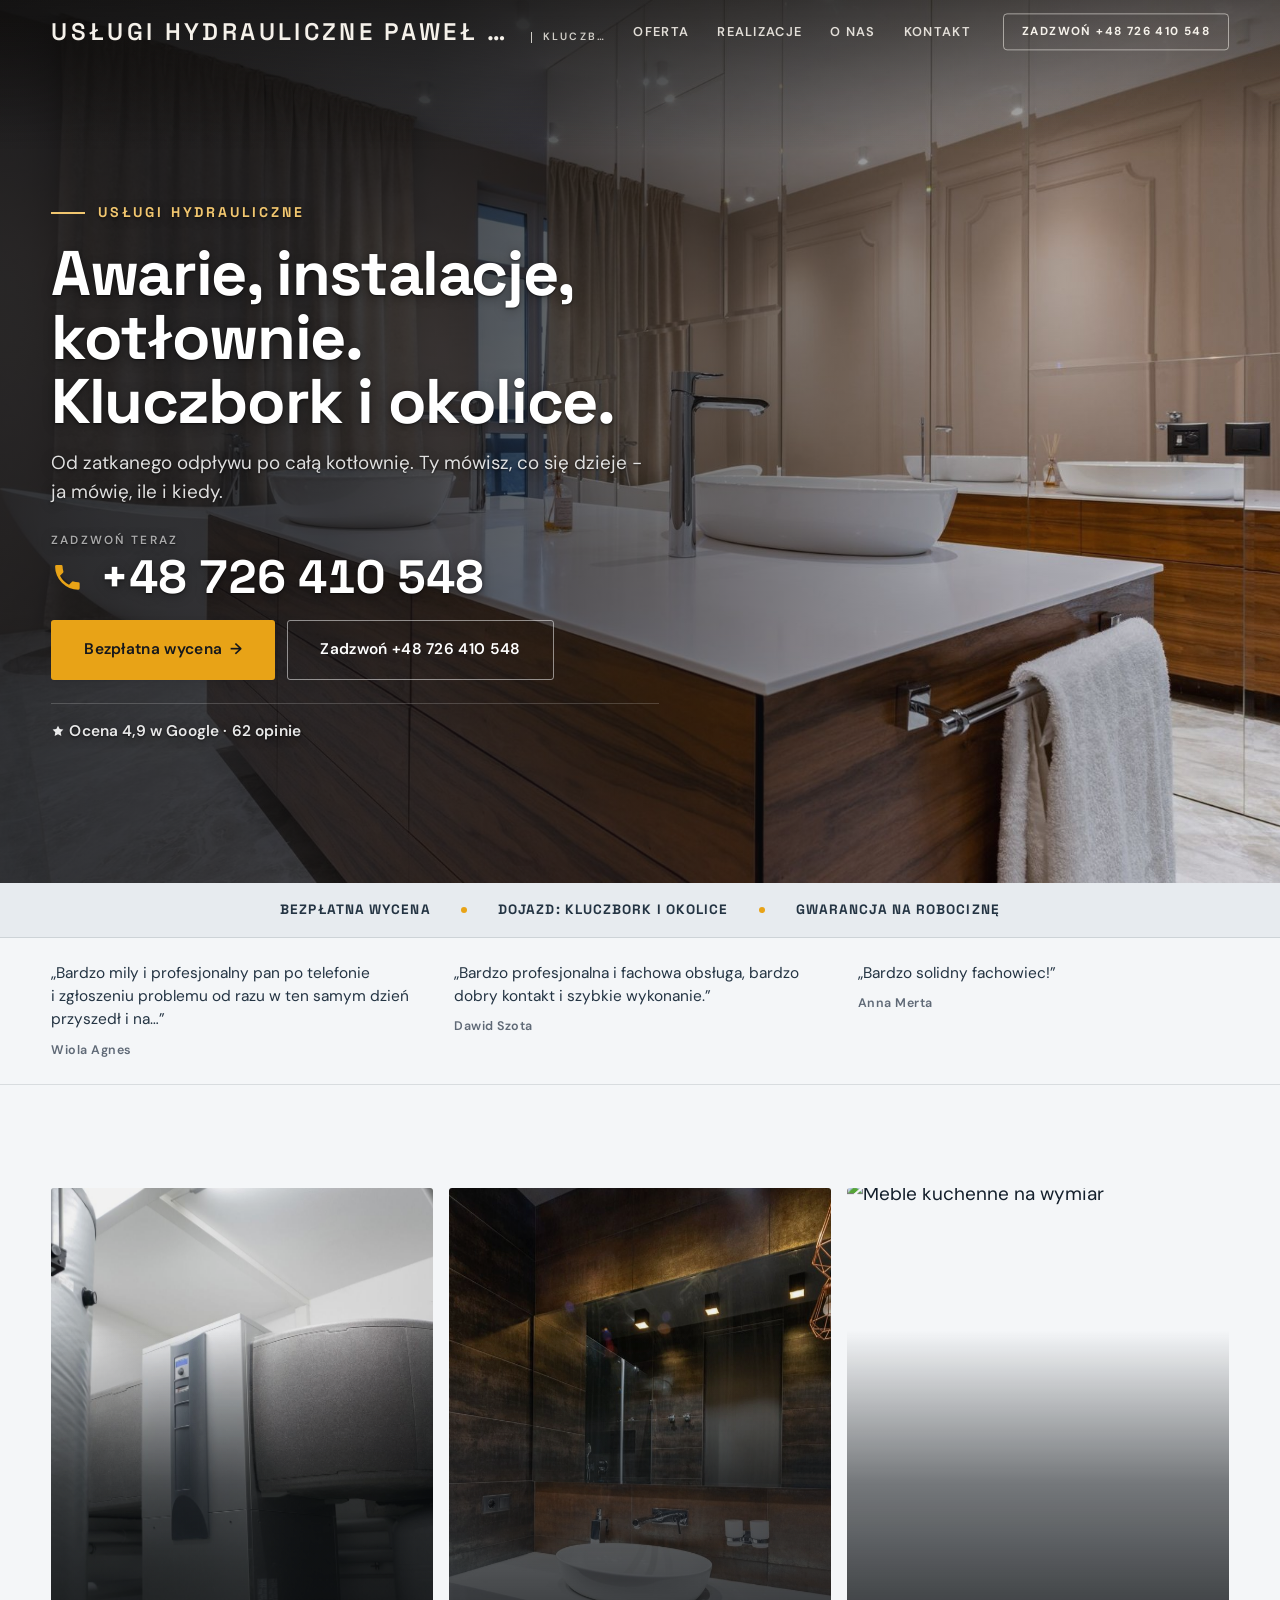
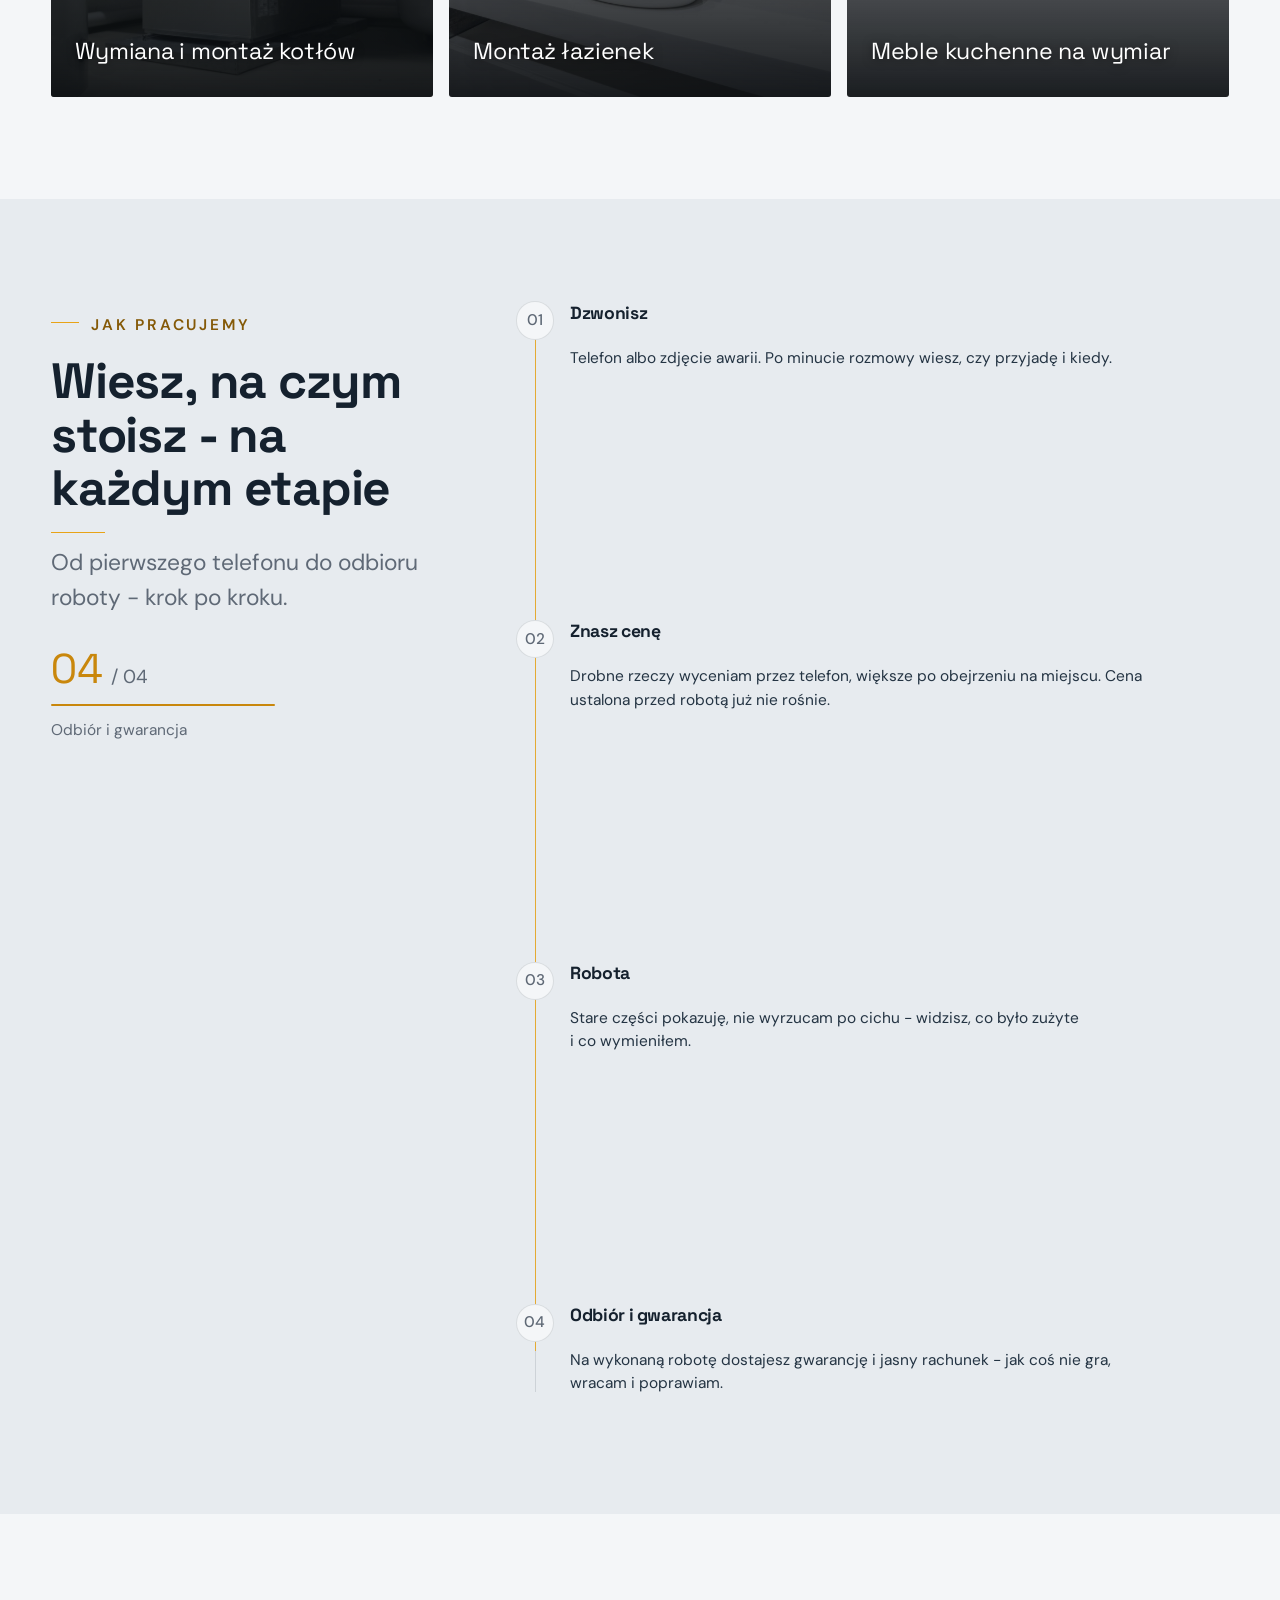
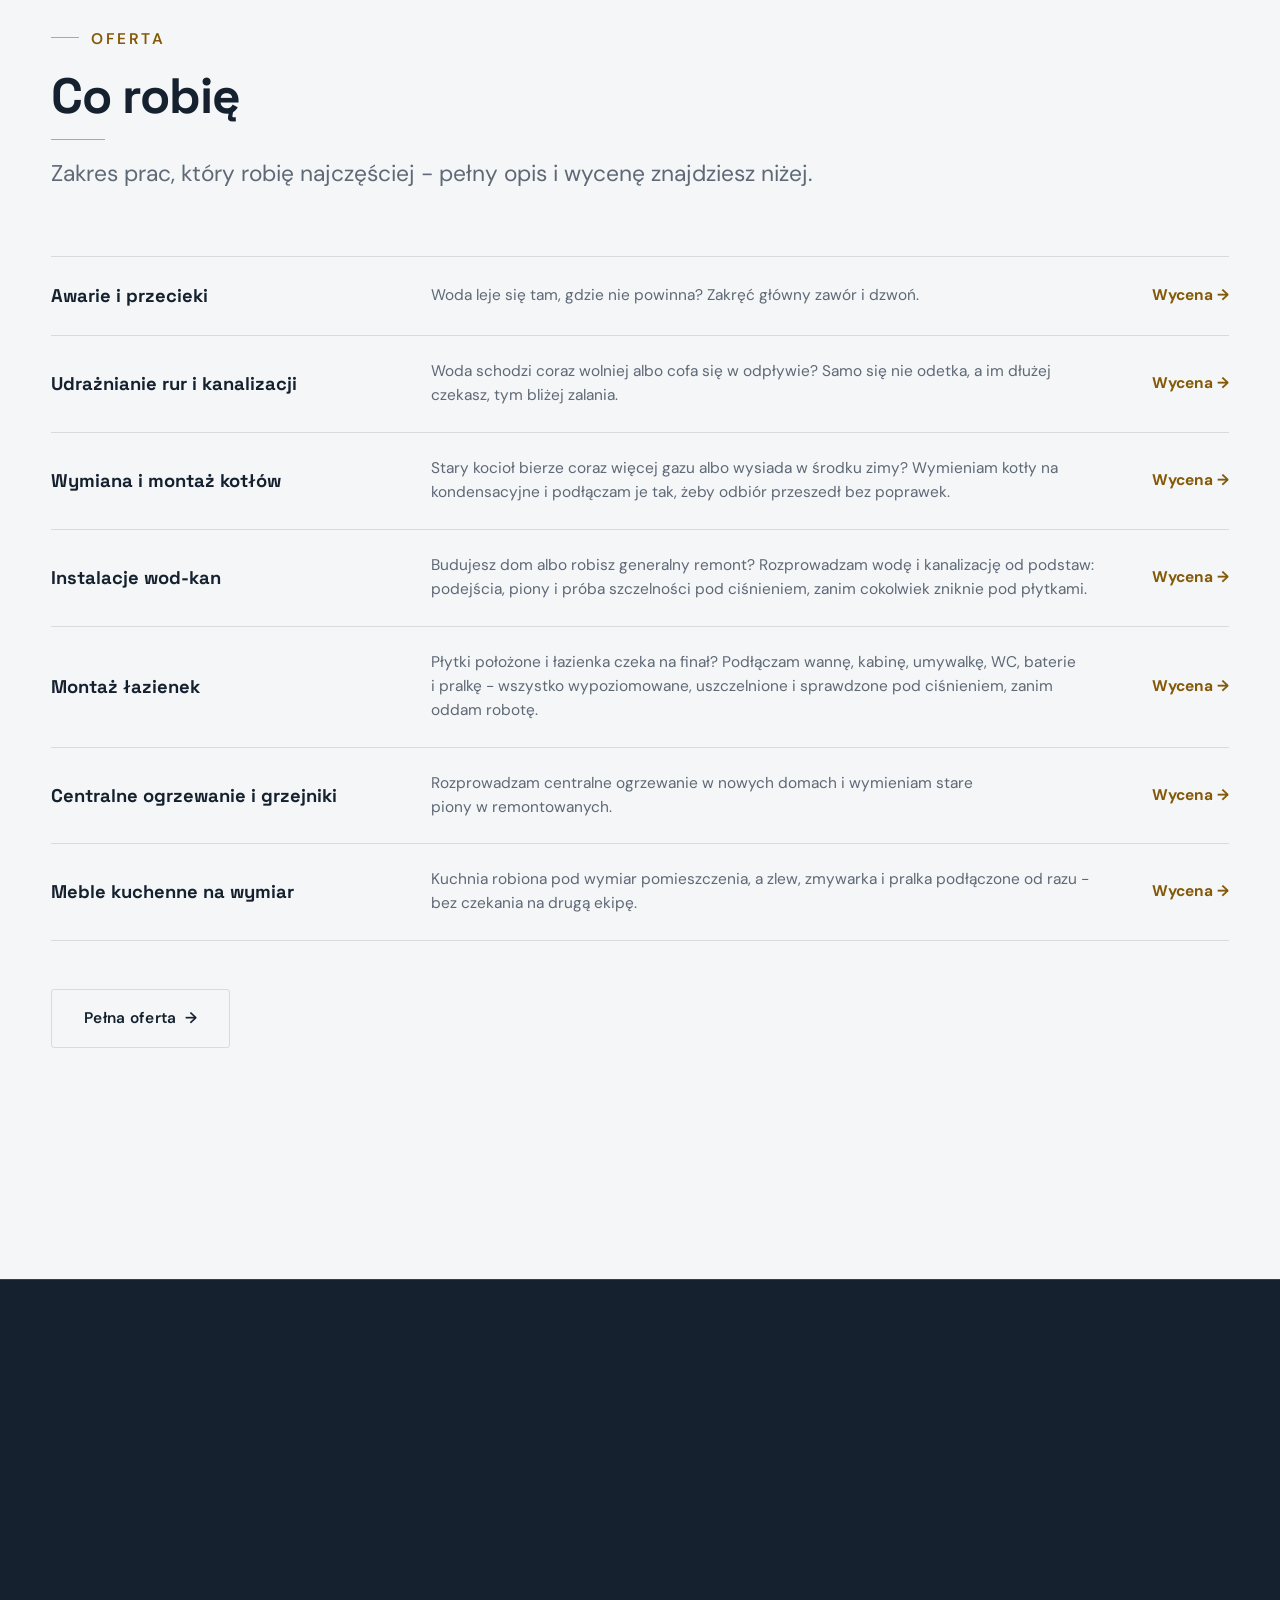
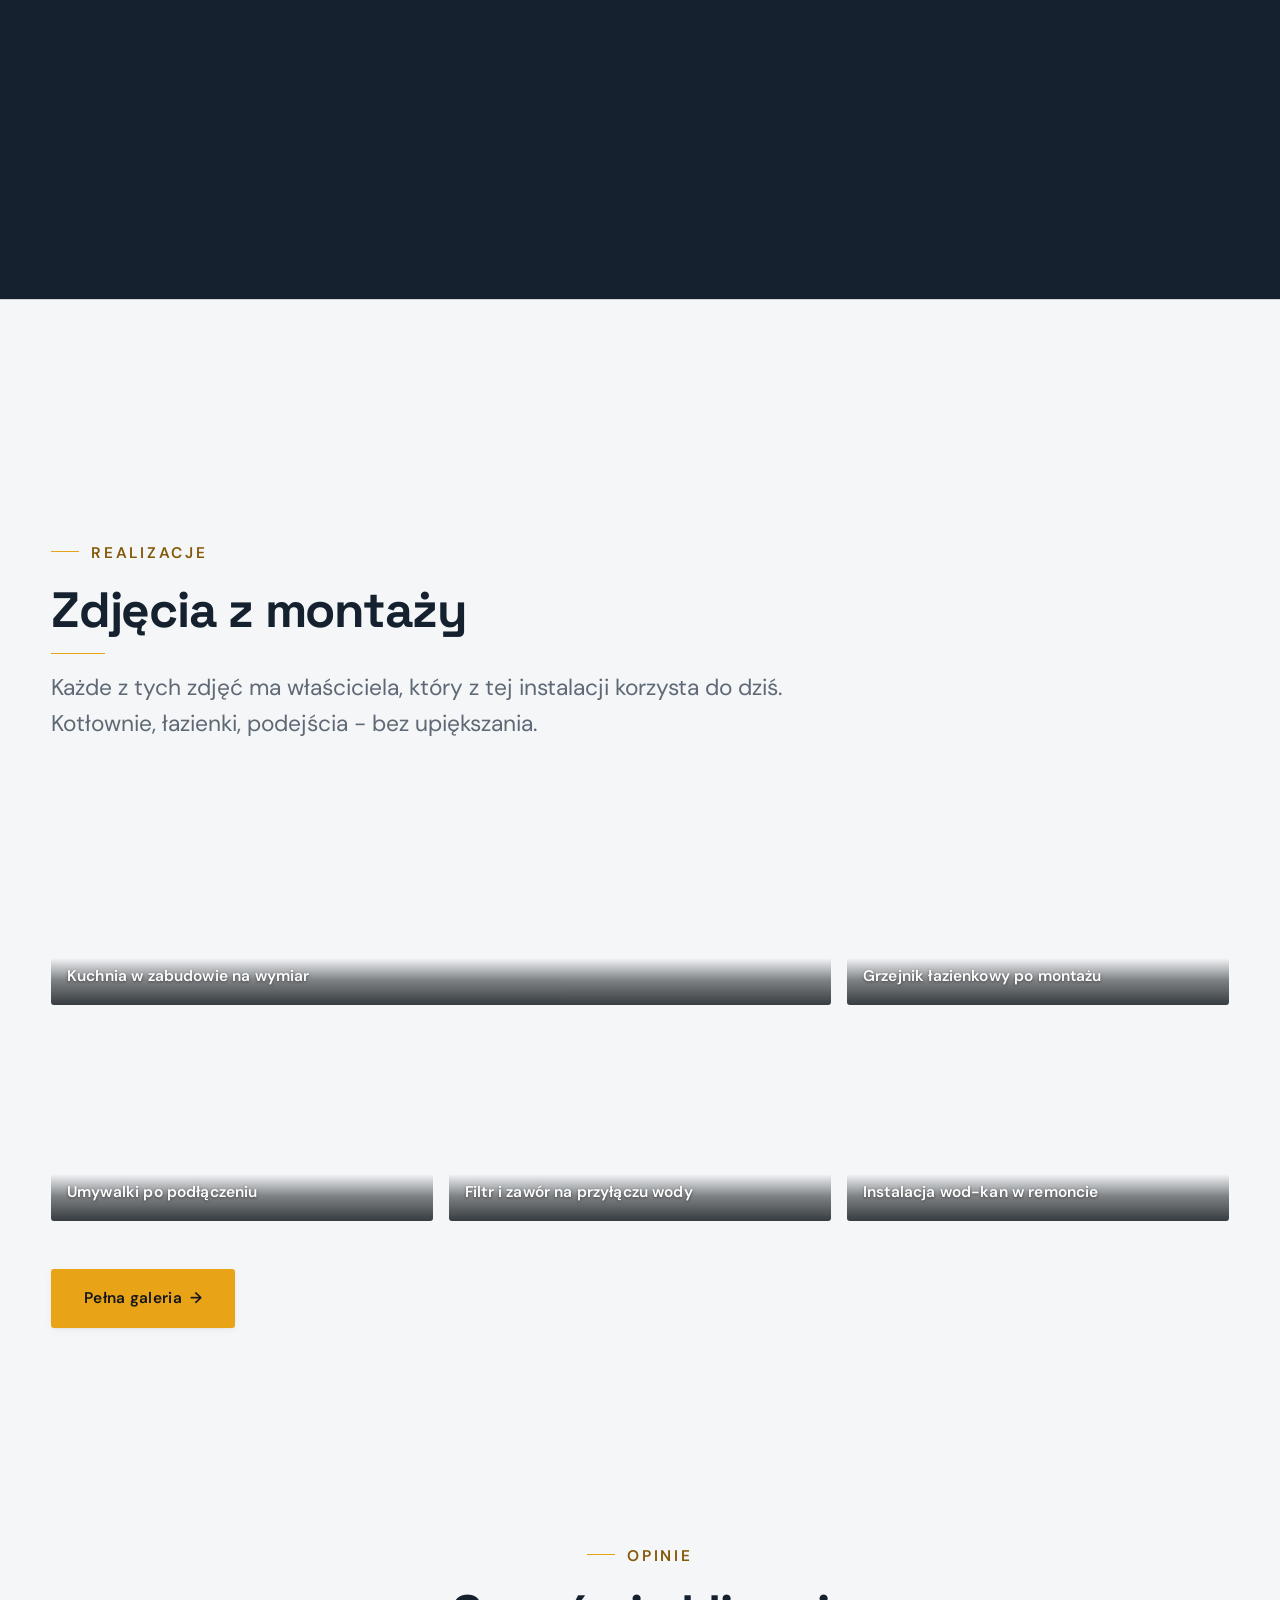
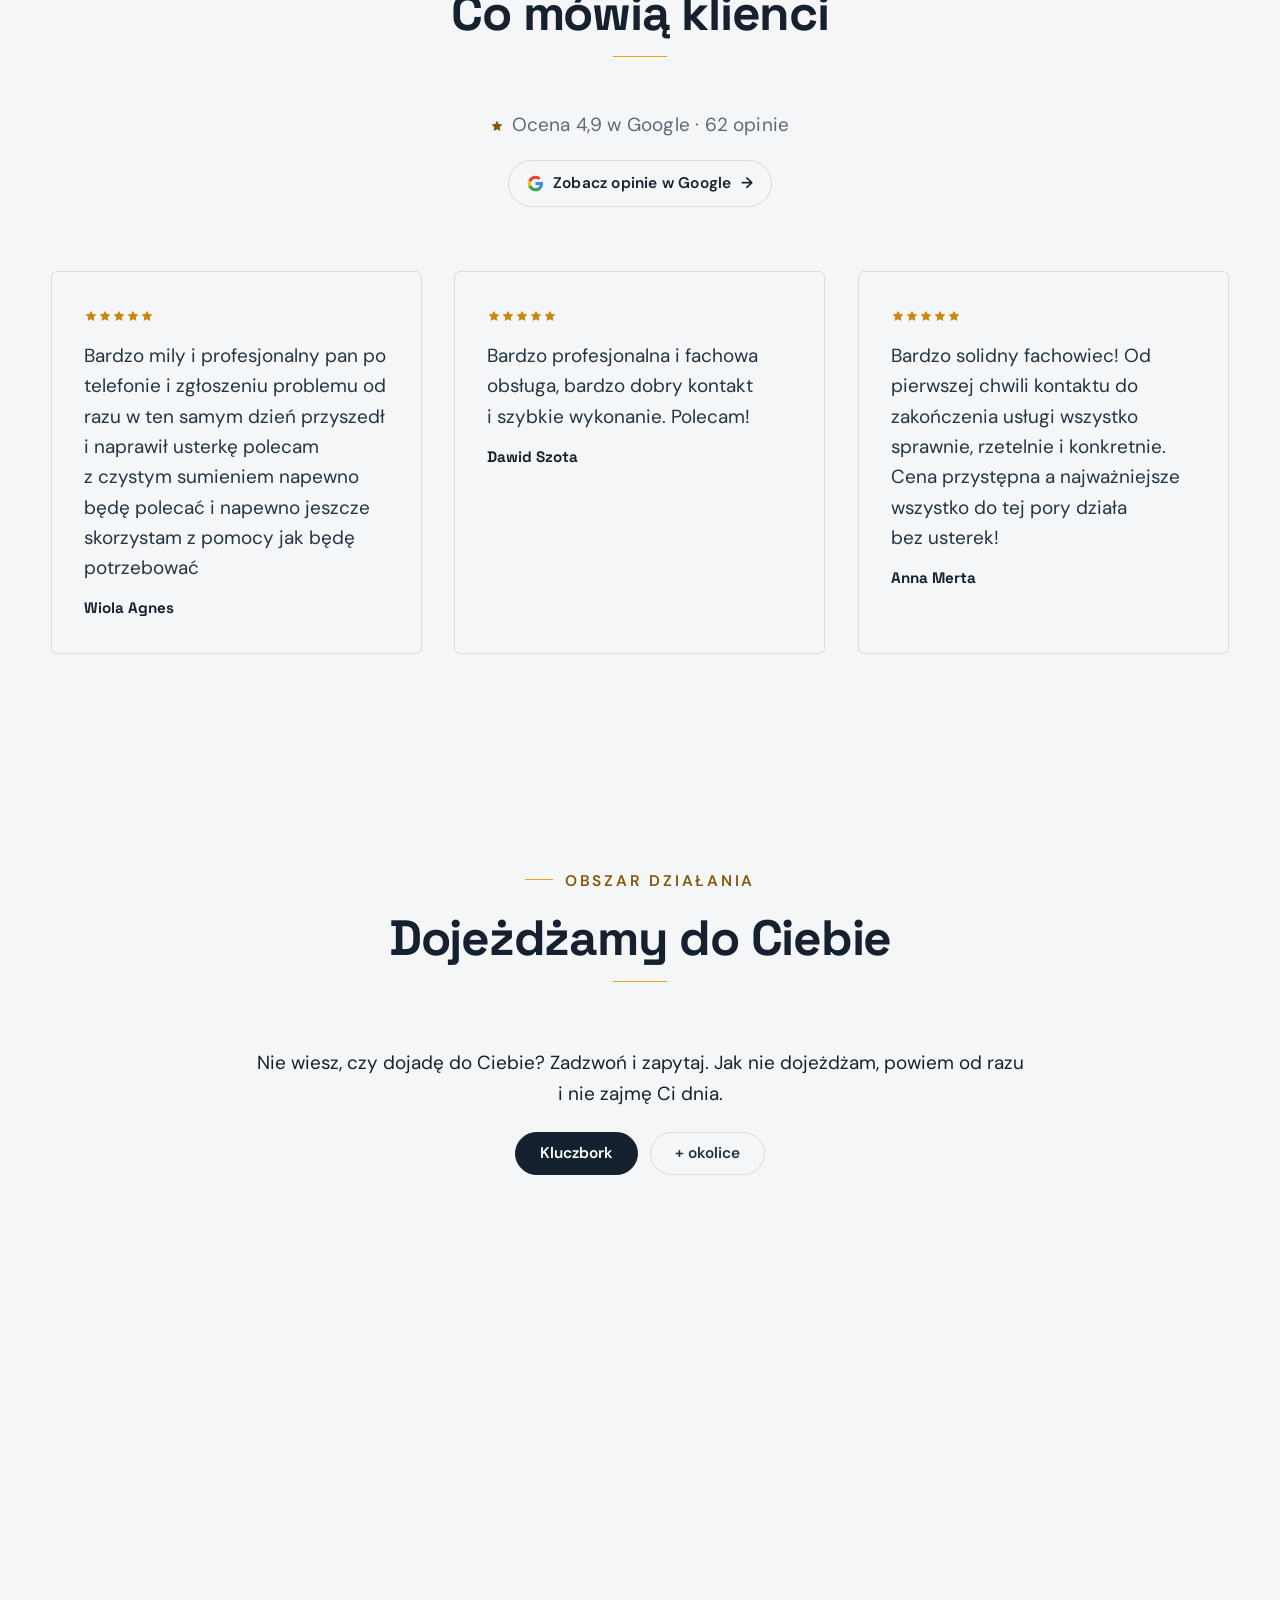
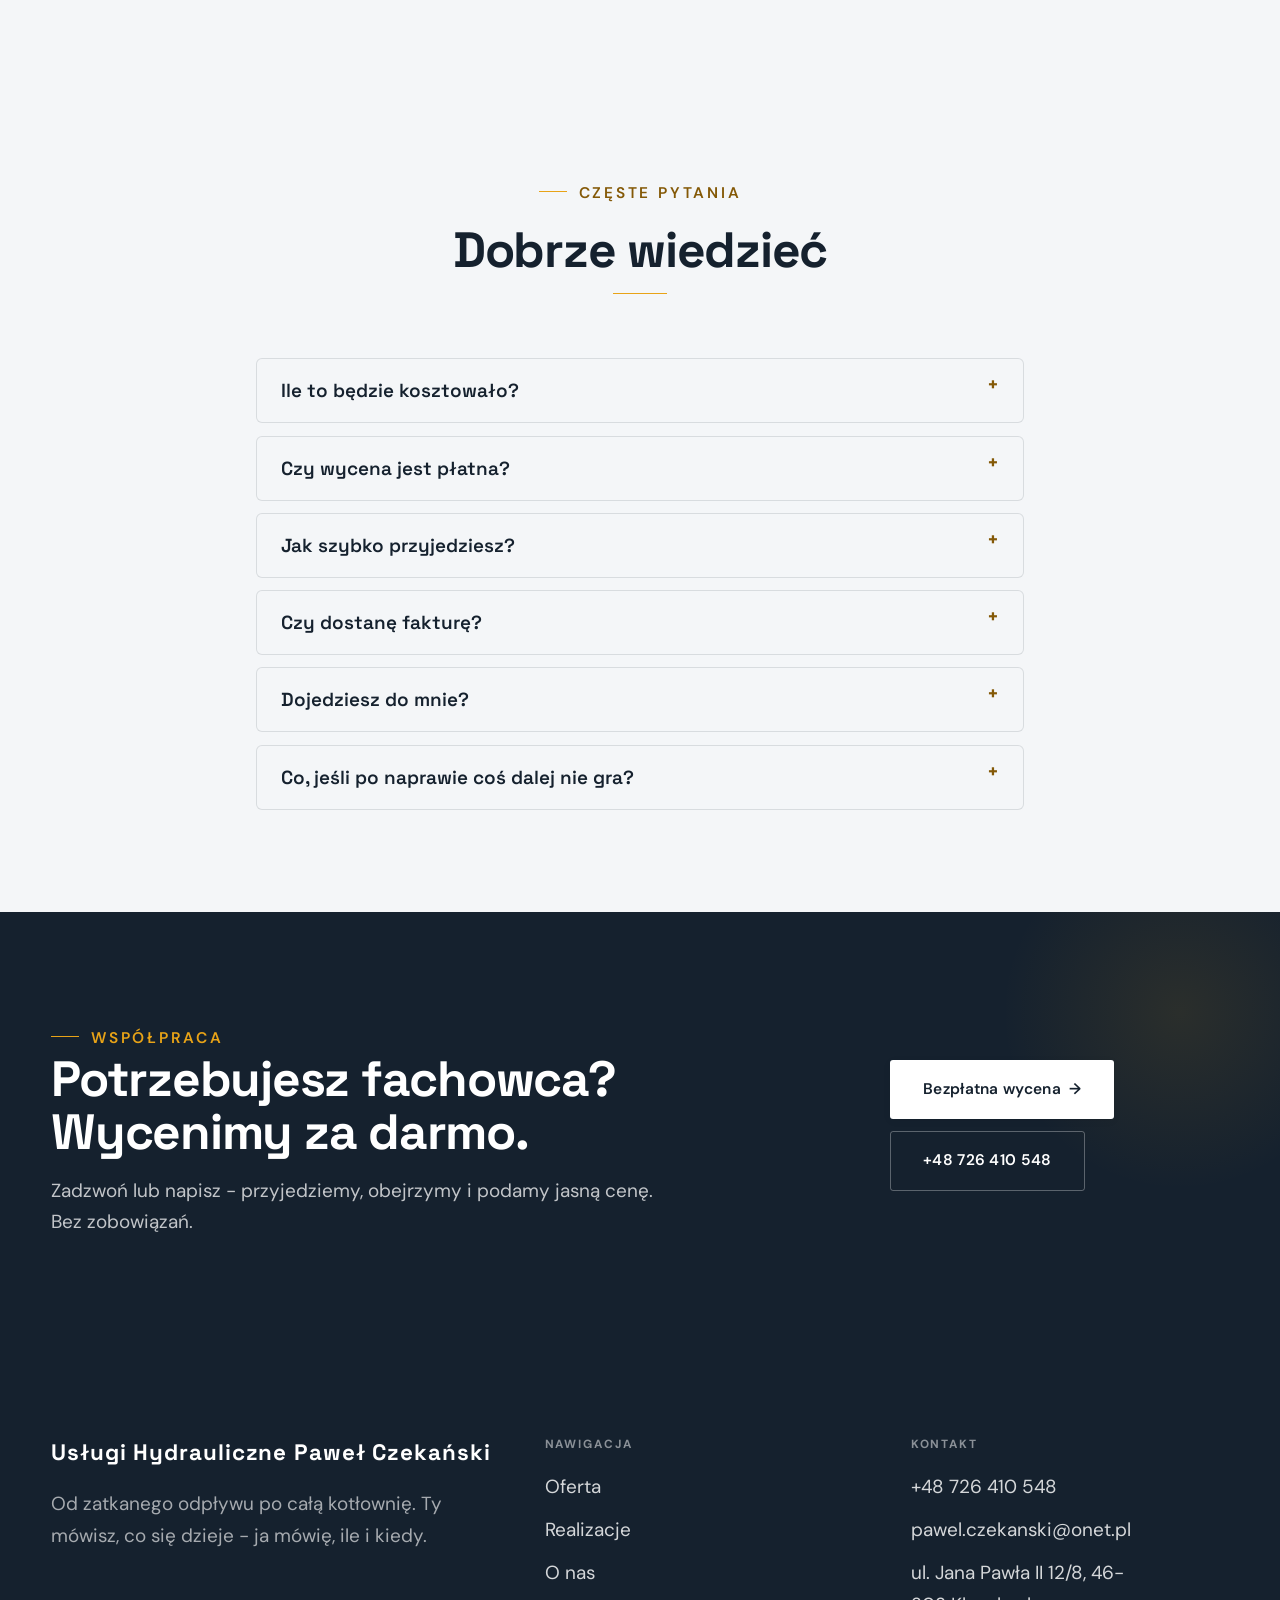
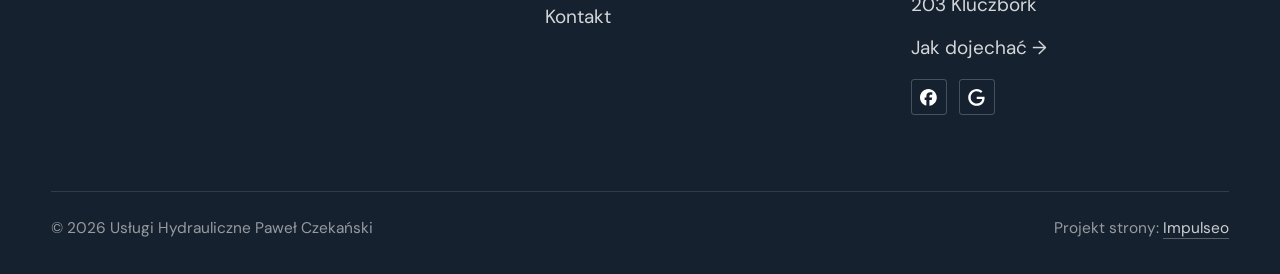
==== commit 56c50372: "deploy: znacznik wersji ca92cd33408b" ====
--- a/index.html
+++ b/index.html
@@ -22,6 +22,7 @@
 <link rel="preconnect" href="https://fonts.gstatic.com" crossorigin>
 <link href="https://fonts.googleapis.com/css2?family=Space+Grotesk:wght@500;600;700&family=DM+Sans:opsz,wght@9..40,400;9..40,500;9..40,600&display=swap" rel="stylesheet">
 <link rel="stylesheet" href="assets/styles.css?v=4c4120d7">
+<meta name="nb-deploy" content="ca92cd33408b">
 </head>
 <body>
 
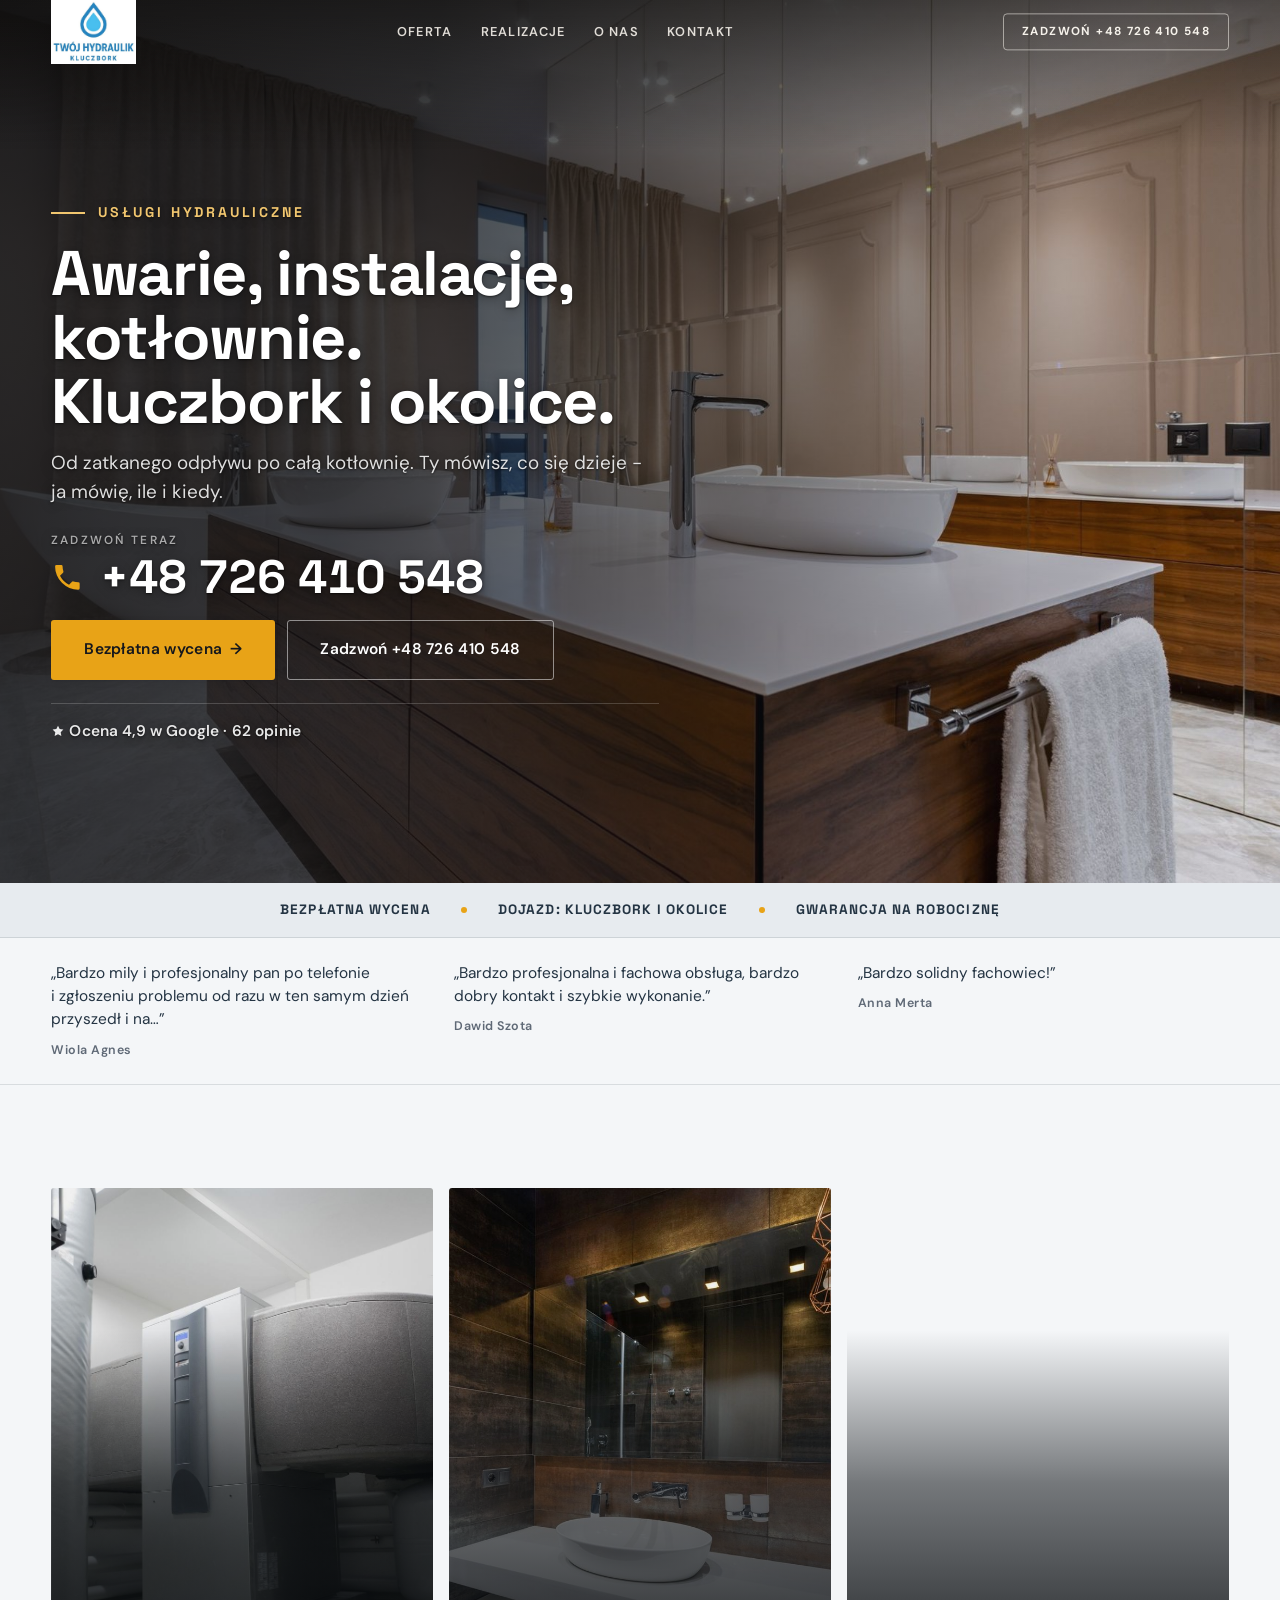
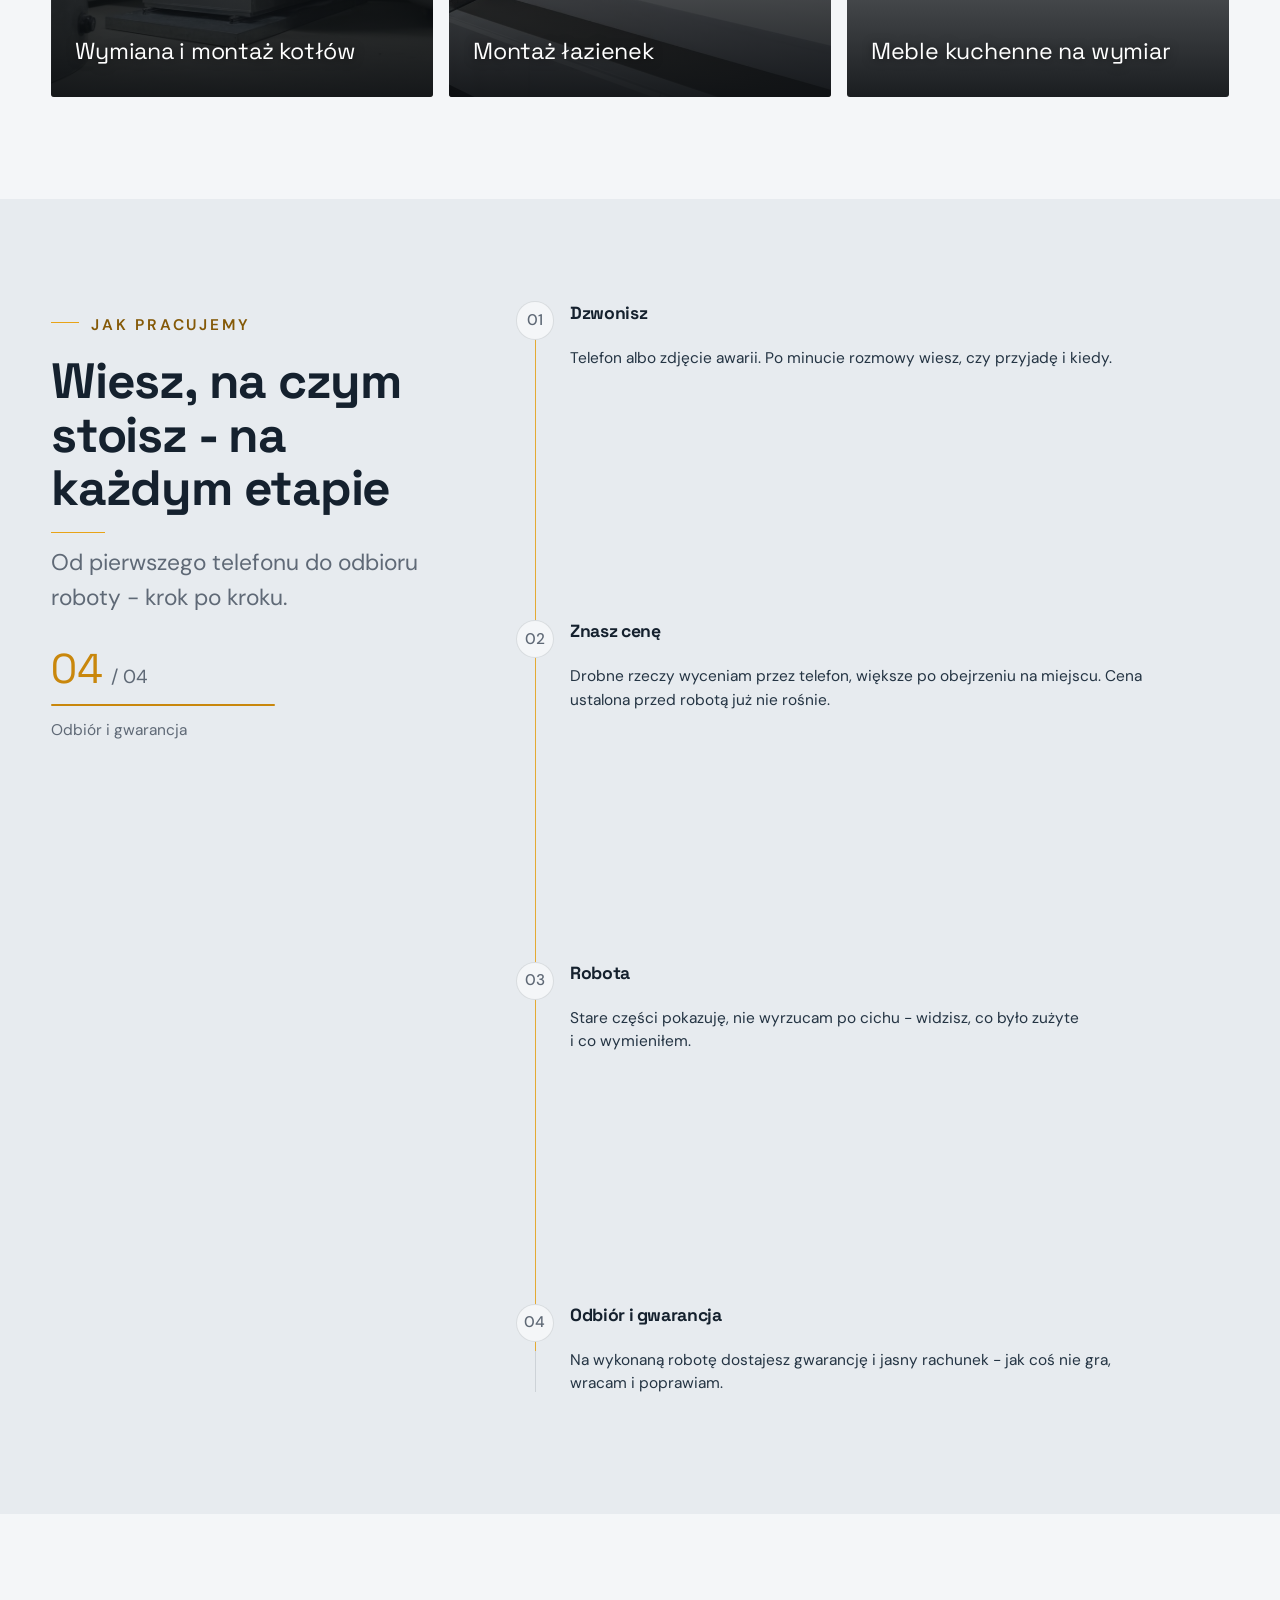
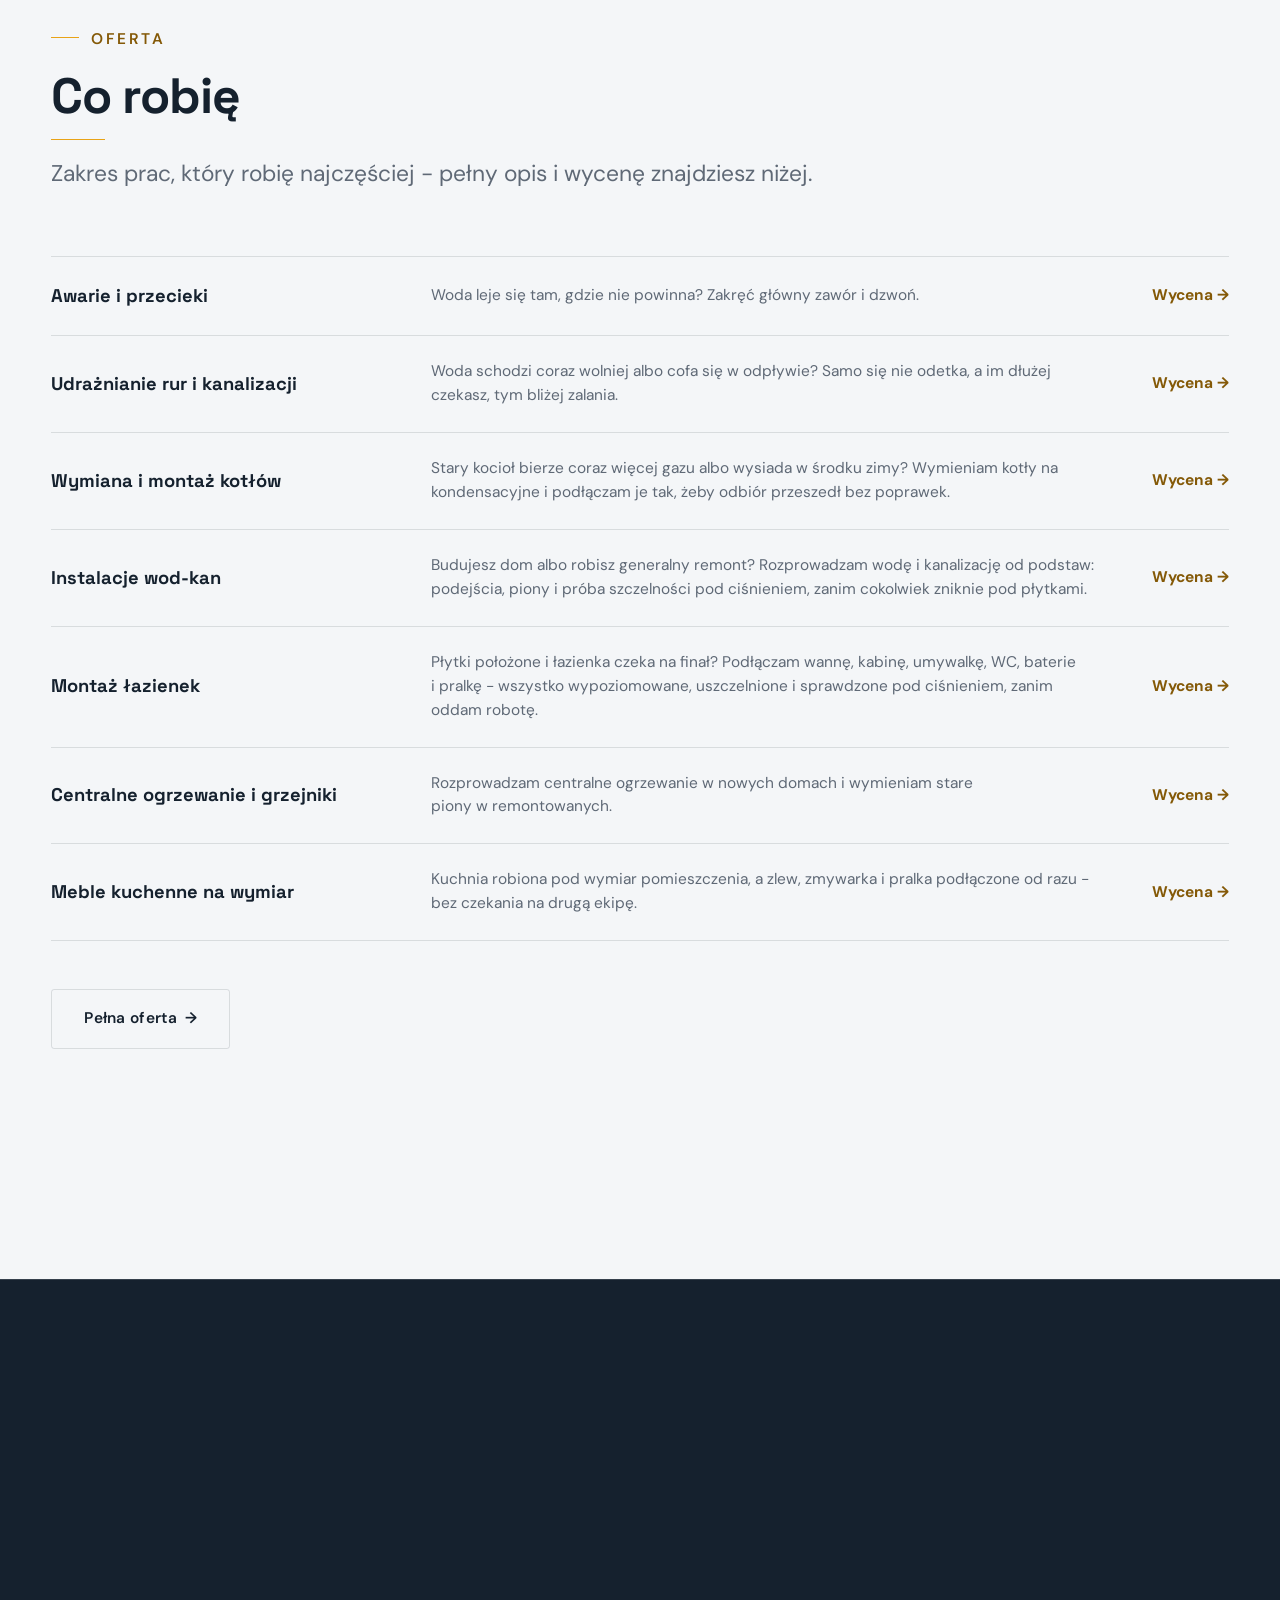
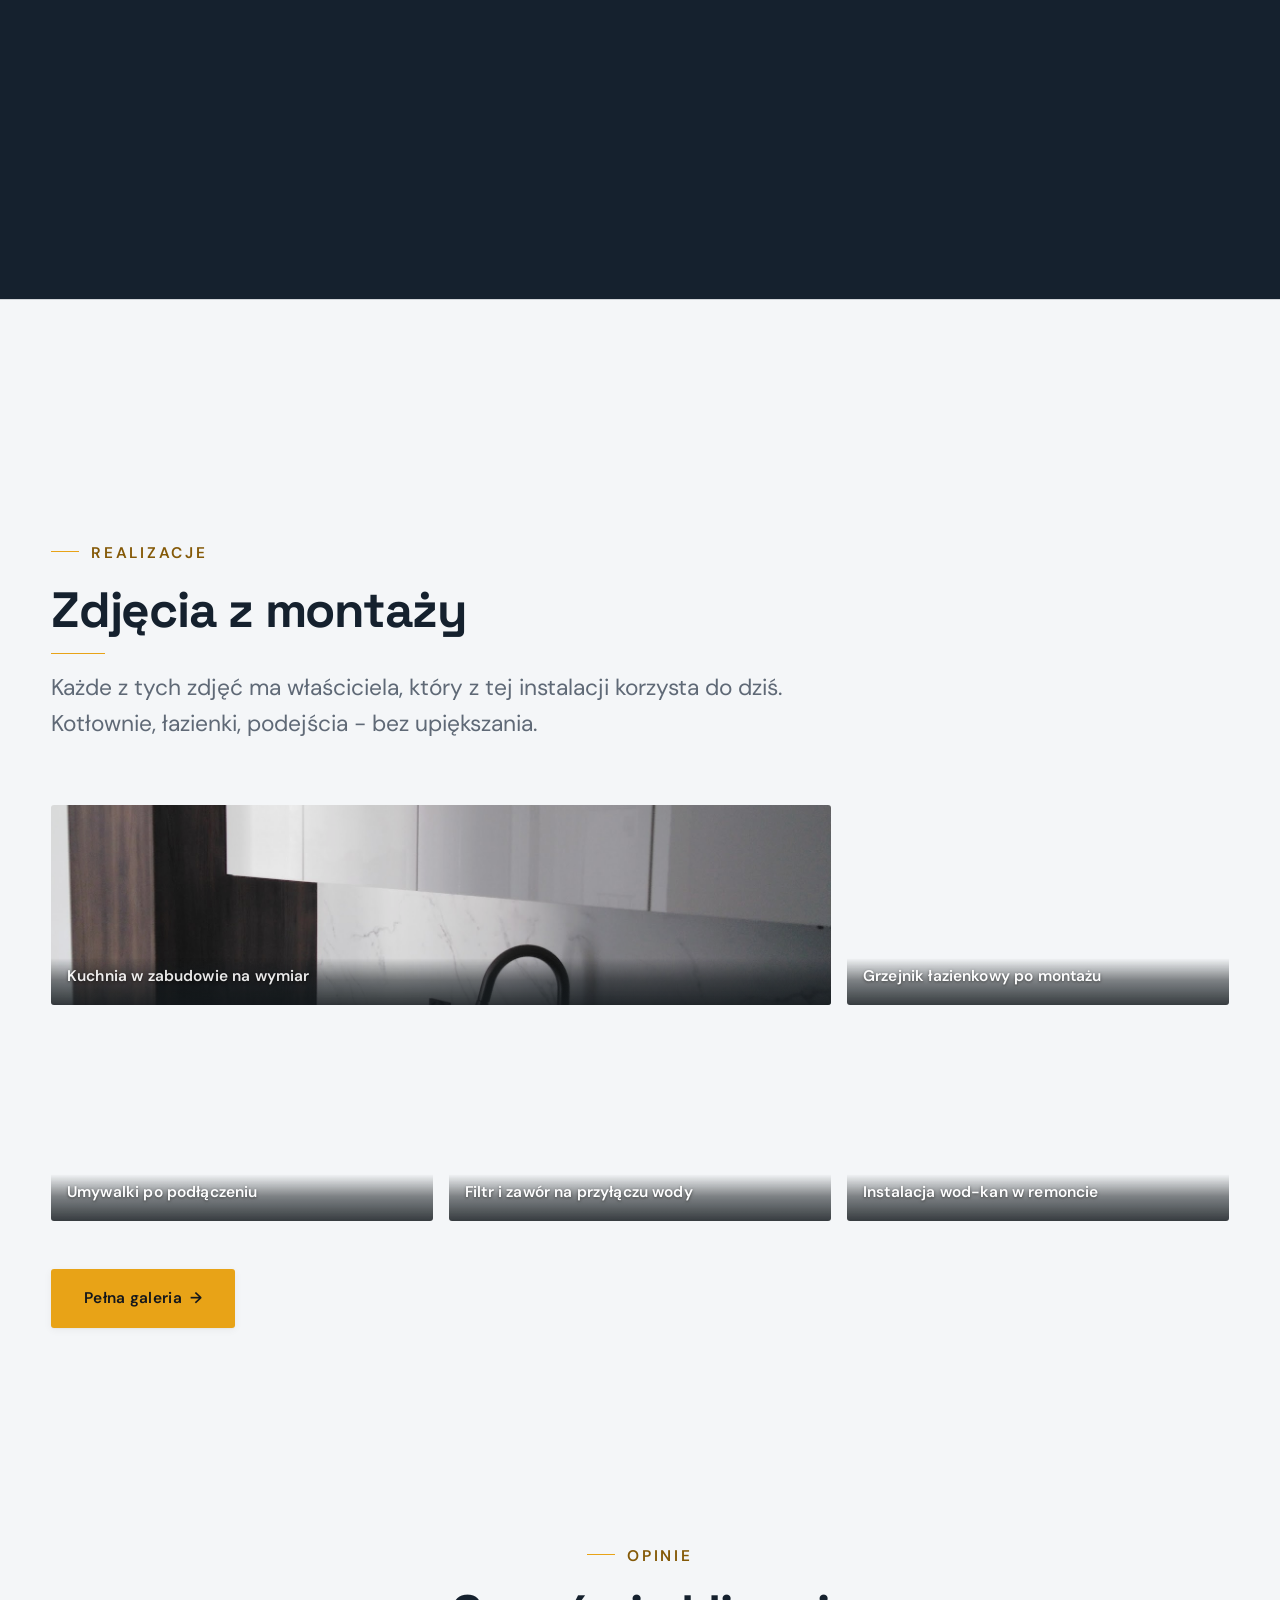
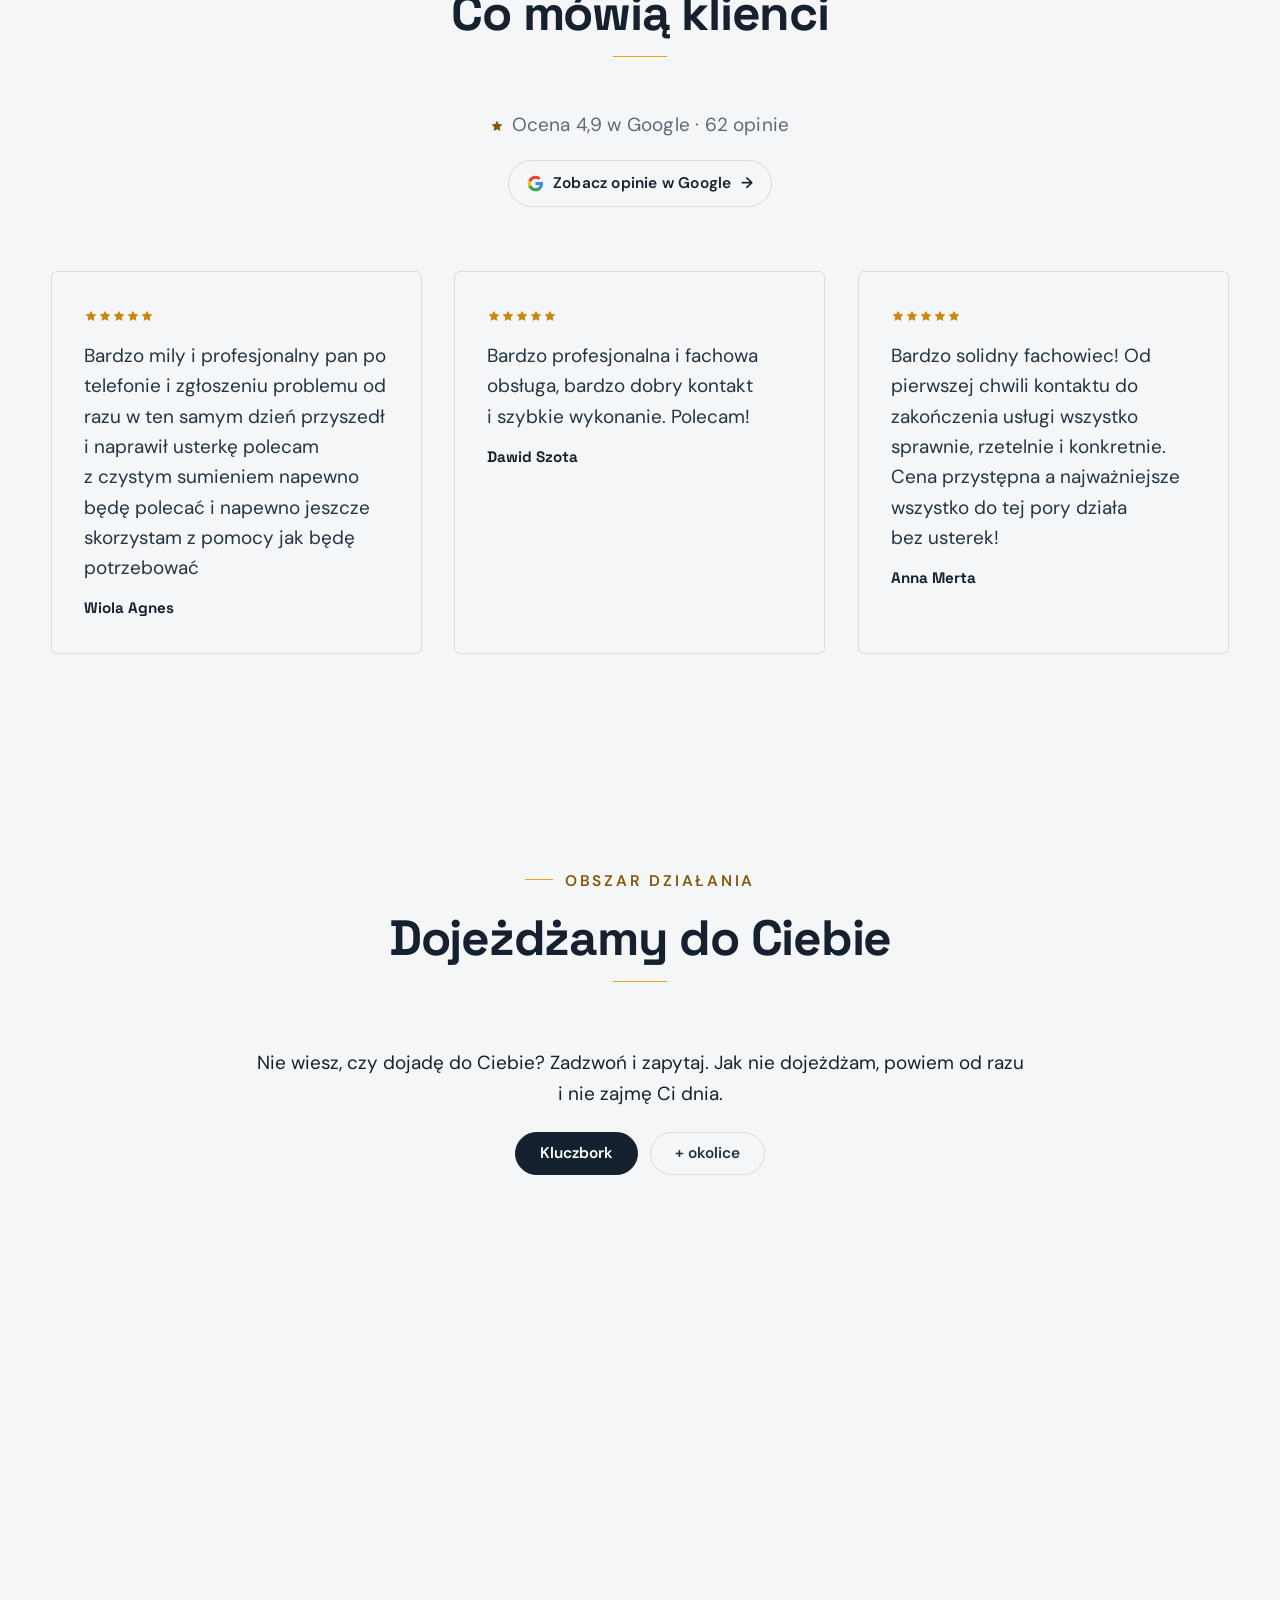
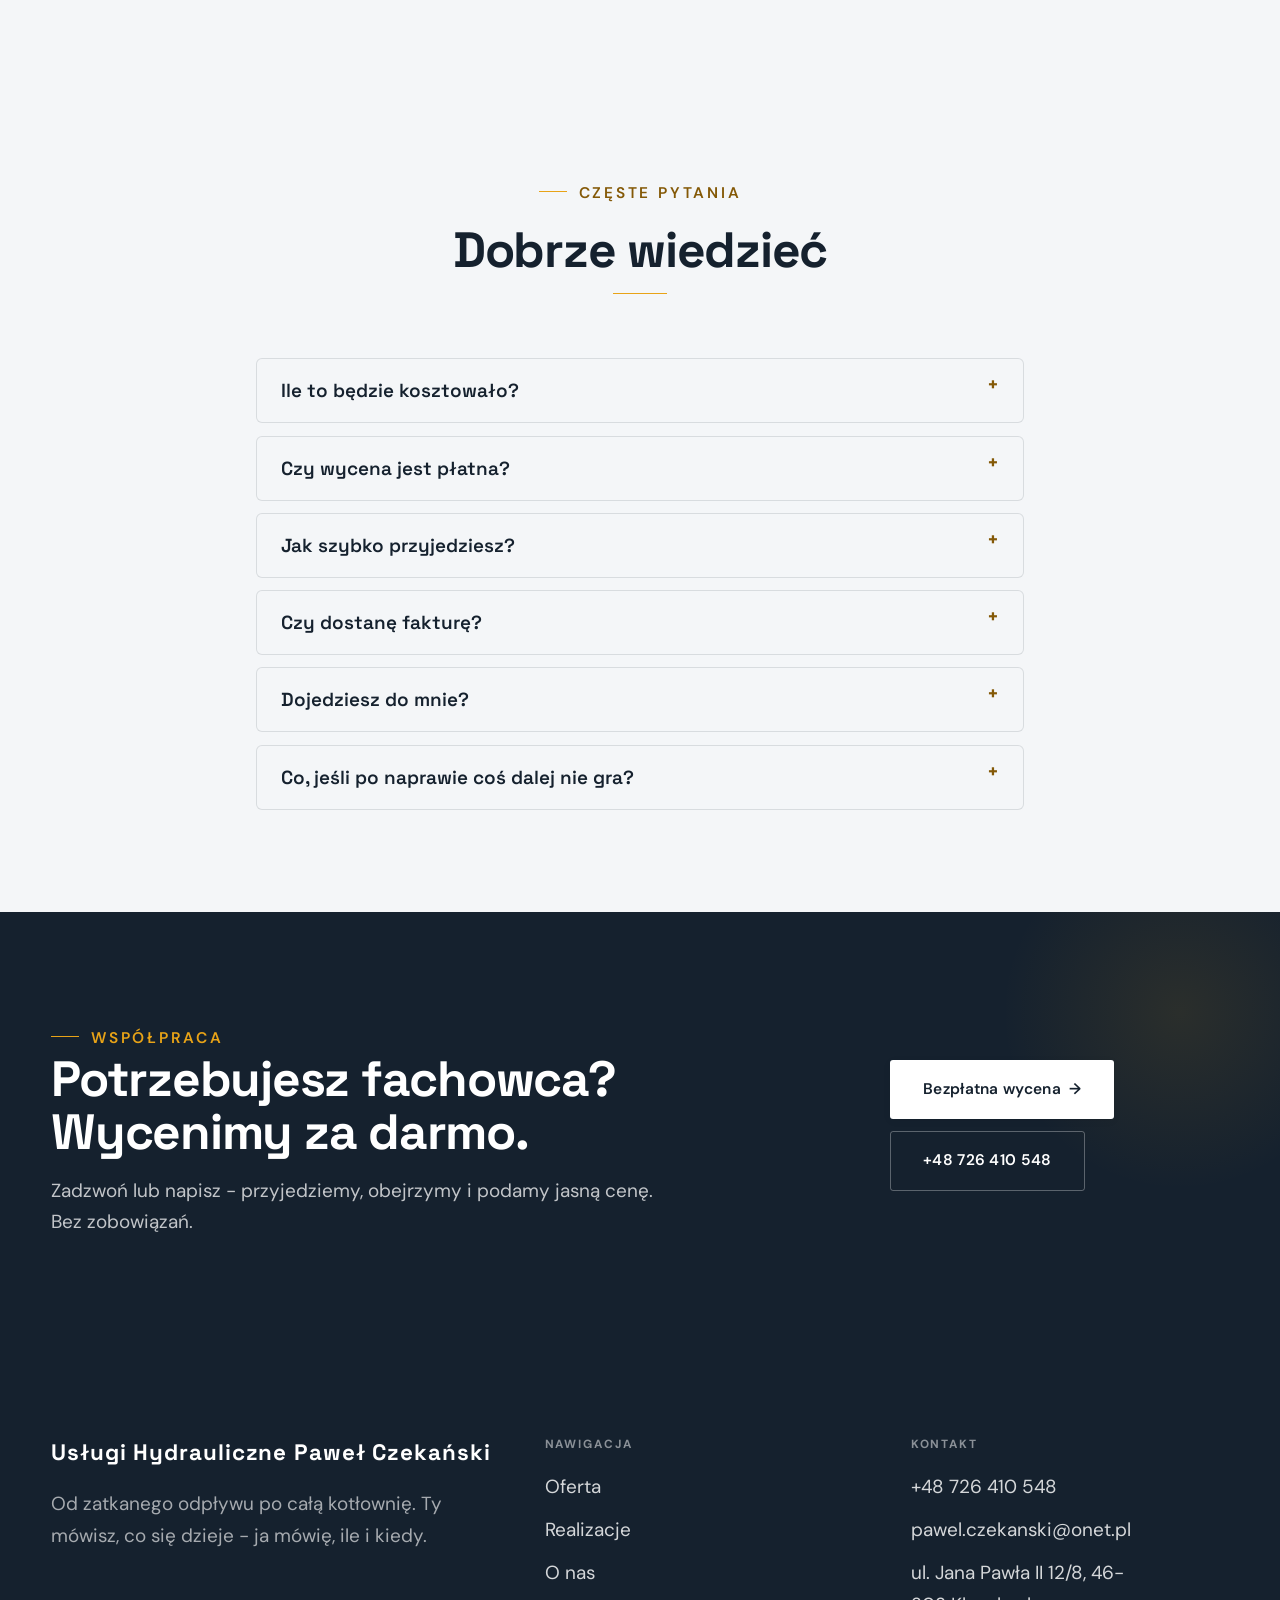
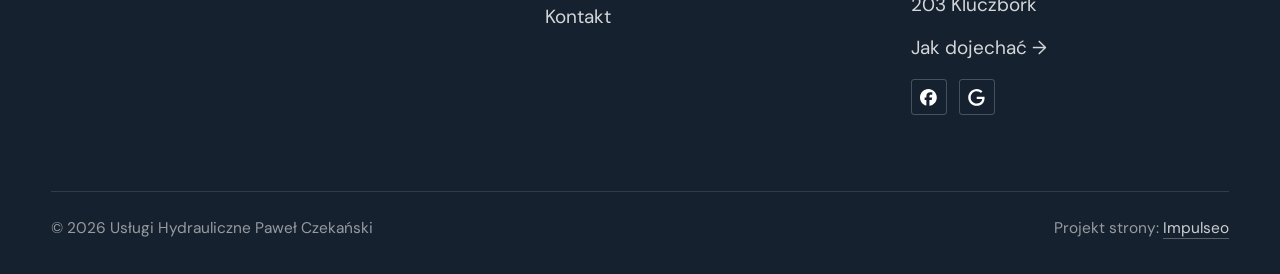
==== commit 6cef9dca: "Prawdziwe logo klienta z Facebooka (Twój Hydraulik Kluczbork) w nagłówku" ====
--- a/index.html
+++ b/index.html
@@ -28,7 +28,7 @@
 
 <header class="nav">
   <div class="wrap nav-inner">
-    <a class="brand" href="index.html"><span class="name">Usługi Hydrauliczne Paweł Czekański</span><span class="sub">Kluczbork</span></a>
+    <a class="brand brand-has-logo" href="index.html"><img class="brand-logo" src="img/logo.jpg" alt="Twój Hydraulik Kluczbork - Usługi Hydrauliczne Paweł Czekański" width="842" height="634" decoding="async"></a>
     <nav class="nav-links">
       <a href="oferta.html">Oferta</a>
       <a href="realizacje.html">Realizacje</a>
